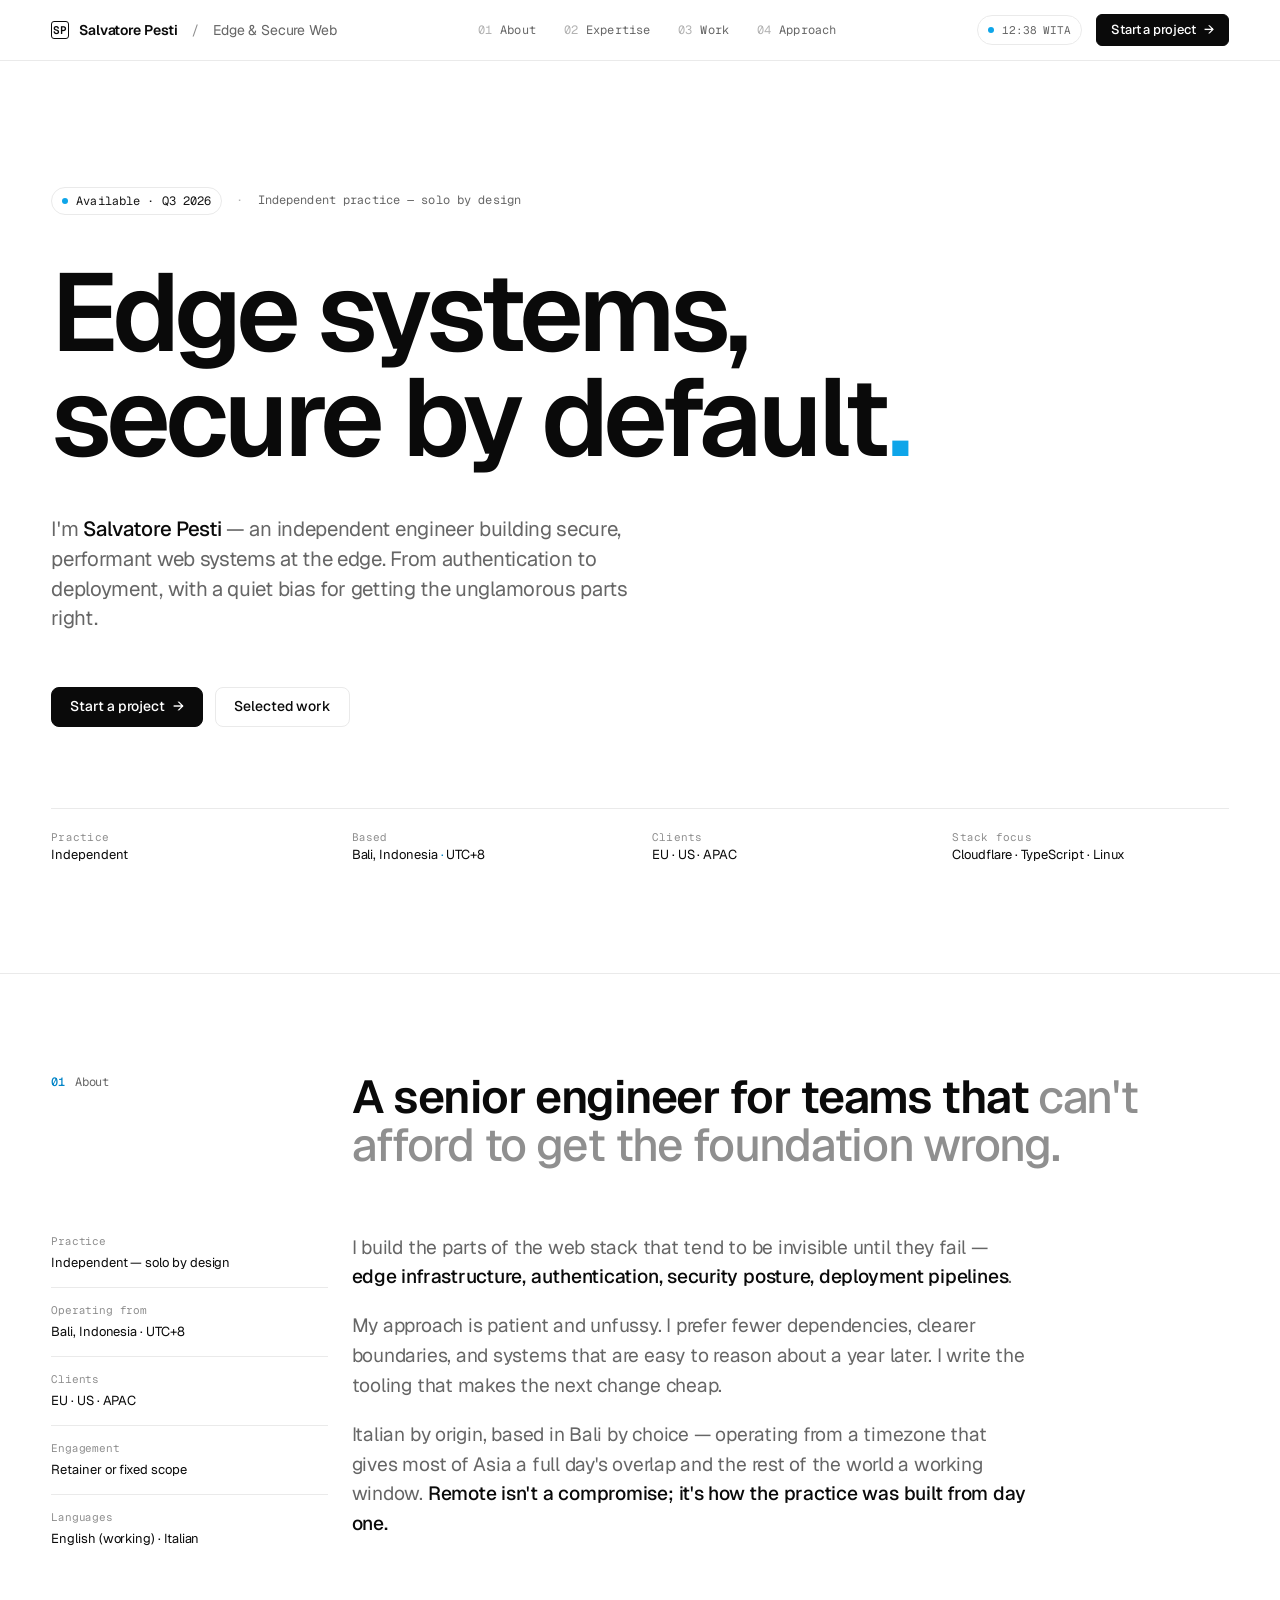
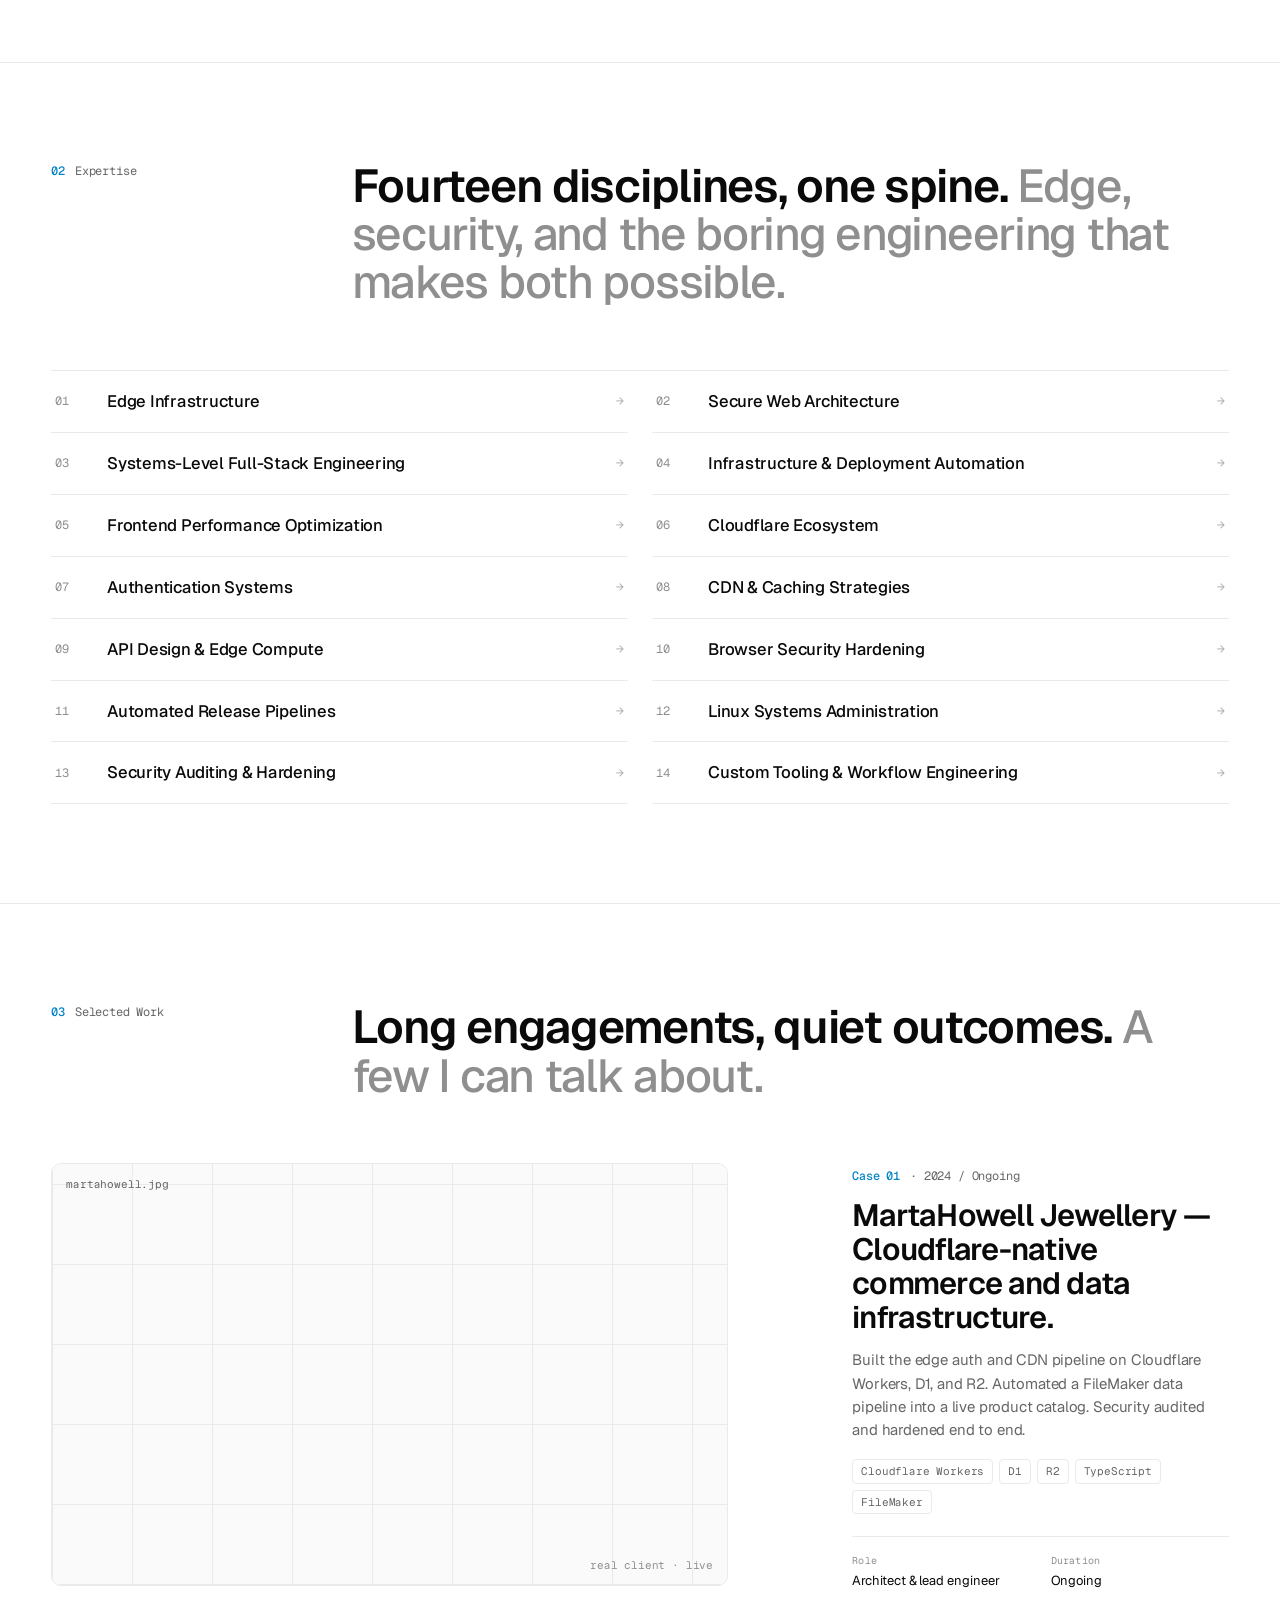
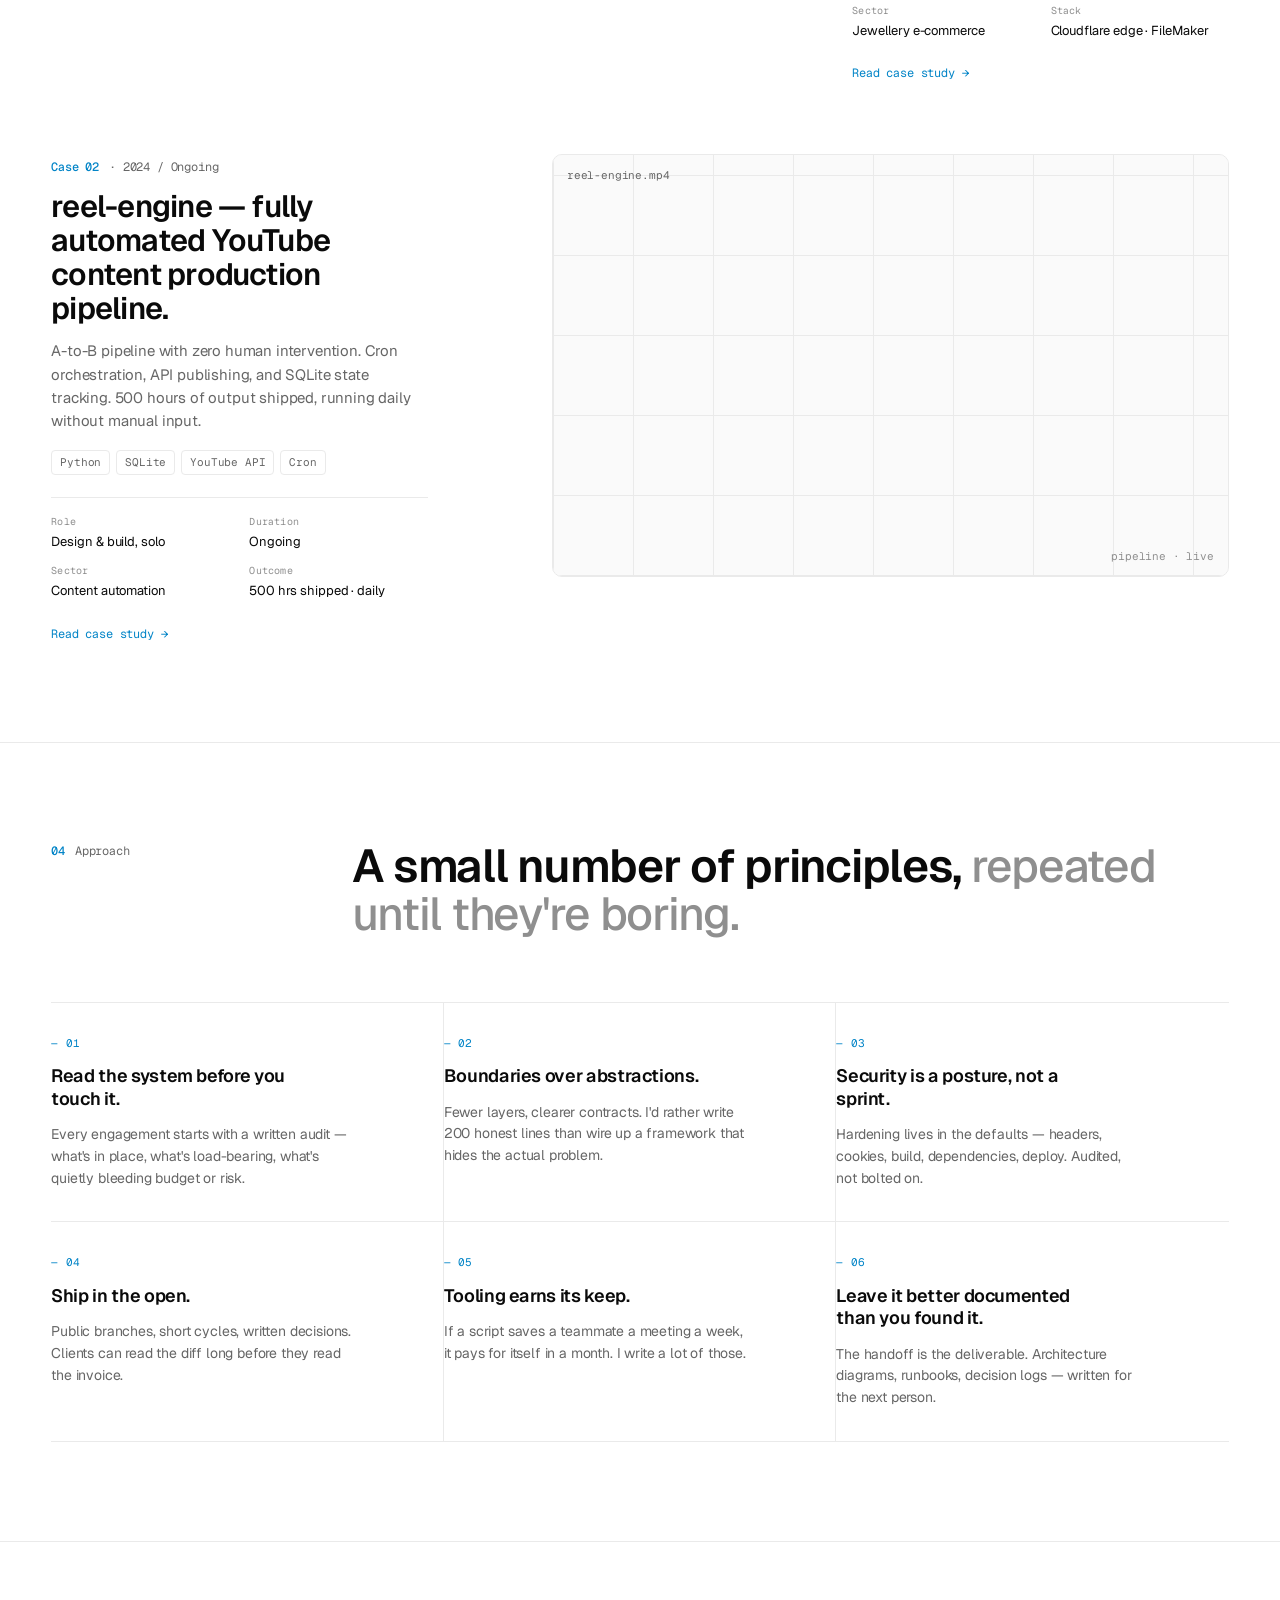
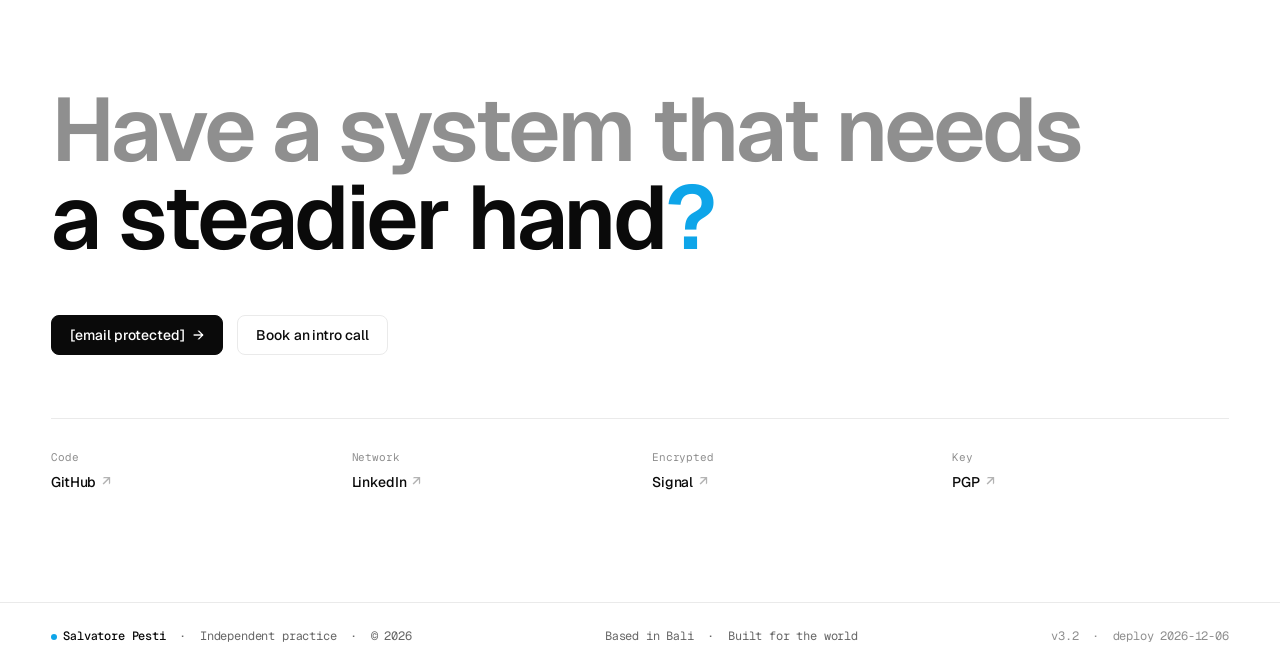
==== index.html @ b7901f90 "content: remove fictional Case 03 Co-Authored-By: Claude Sonnet 4.6 <noreply@anthropic.com>" ====
<!doctype html>
<html lang="en">
<head>
<meta charset="utf-8" />
<meta name="viewport" content="width=device-width,initial-scale=1" />
<title>Salvatore Pesti — Edge Systems &amp; Secure Web Architecture</title>
<meta name="description" content="Salvatore Pesti — independent engineer building secure, performant web systems at the edge. Based in Bali. Built for the world." />

<link rel="preconnect" href="https://fonts.googleapis.com" />
<link rel="preconnect" href="https://fonts.gstatic.com" crossorigin />
<link rel="stylesheet" href="css/fonts.css" />
<link rel="stylesheet" href="css/main.css" />
</head>
<body>

<!-- ===================== TOP RAIL ===================== -->
<header class="rail">
  <div class="wrap rail-inner">
    <a href="#top" class="mark" aria-label="Salvatore Pesti, home">
      <span class="sigil">SP</span>
      <span>Salvatore Pesti</span>
      <span class="slash">/</span>
      <span class="role">Edge &amp; Secure Web</span>
    </a>
    <nav class="rail-nav" aria-label="Primary">
      <a href="#about"><span class="n">01</span>About</a>
      <a href="#expertise"><span class="n">02</span>Expertise</a>
      <a href="#work"><span class="n">03</span>Work</a>
      <a href="#approach"><span class="n">04</span>Approach</a>
    </nav>
    <div class="rail-cta">
      <span class="status"><span class="dot"></span><span id="clock" class="tab">— : — WITA</span></span>
      <a href="#contact" class="btn">Start a project <span class="arrow">→</span></a>
    </div>
  </div>
</header>

<main id="top">

  <!-- ===================== HERO ===================== -->
  <section class="hero wrap">
    <div class="grid">

      <div class="eyebrow">
        <span class="tag"><span class="pip"></span>Available · Q3 2026</span>
        <span class="sep">·</span>
        <span>Independent practice — solo by design</span>
      </div>

      <h1 class="title">
        Edge systems,<br />
        secure by default<span class="accent">.</span>
      </h1>

      <p class="sub">
        I'm <b>Salvatore Pesti</b> — an independent engineer building secure,
        performant web systems at the edge. From authentication to deployment,
        with a quiet bias for getting the unglamorous parts right.
      </p>

      <div class="hero-cta">
        <a href="#contact" class="btn btn-lg">Start a project <span class="arrow">→</span></a>
        <a href="#work" class="btn btn-lg btn-ghost">Selected work</a>
      </div>

      <dl class="hero-meta">
        <div><dt>Practice</dt><dd>Independent</dd></div>
        <div><dt>Based</dt><dd>Bali, Indonesia <span class="accent">·</span> UTC+8</dd></div>
        <div><dt>Clients</dt><dd>EU &middot; US &middot; APAC</dd></div>
        <div><dt>Stack focus</dt><dd>Cloudflare &middot; TypeScript &middot; Linux</dd></div>
      </dl>

    </div>
  </section>

  <!-- ===================== ABOUT ===================== -->
  <section id="about" class="sect wrap">
    <div class="grid">
      <header class="sect-head">
        <div class="sect-tag"><span class="idx">01</span><span>About</span></div>
        <h2 class="sect-title">A senior engineer for teams that <span class="mute">can't afford to get the foundation wrong.</span></h2>
      </header>

      <aside class="aside">
        <div><dt>Practice</dt><dd>Independent — solo by design</dd></div>
        <div><dt>Operating from</dt><dd>Bali, Indonesia · UTC+8</dd></div>
        <div><dt>Clients</dt><dd>EU · US · APAC</dd></div>
        <div><dt>Engagement</dt><dd>Retainer or fixed scope</dd></div>
        <div><dt>Languages</dt><dd>English (working) · Italian</dd></div>
      </aside>

      <div class="body reveal">
        <p>
          I build the parts of the web stack that tend to be invisible until they
          fail — <b>edge infrastructure, authentication, security posture,
          deployment pipelines</b>.
        </p>
        <p>
          My approach is patient and unfussy. I prefer fewer dependencies, clearer
          boundaries, and systems that are easy to reason about a year later. I write
          the tooling that makes the next change cheap.
        </p>
        <p>
          Italian by origin, based in Bali by choice — operating from a timezone
          that gives most of Asia a full day's overlap and the rest of the world a
          working window. <b>Remote isn't a compromise; it's how the practice was built
          from day one.</b>
        </p>
      </div>
    </div>
  </section>

  <!-- ===================== EXPERTISE ===================== -->
  <section id="expertise" class="sect wrap">
    <div class="grid">
      <header class="sect-head">
        <div class="sect-tag"><span class="idx">02</span><span>Expertise</span></div>
        <h2 class="sect-title">Fourteen disciplines, one spine. <span class="mute">Edge, security, and the boring engineering that makes both possible.</span></h2>
      </header>

      <div class="skills">
        <div class="skill"><span class="skill-idx">01</span><span class="skill-name">Edge Infrastructure</span><span class="skill-arrow">→</span></div>
        <div class="skill"><span class="skill-idx">02</span><span class="skill-name">Secure Web Architecture</span><span class="skill-arrow">→</span></div>
        <div class="skill"><span class="skill-idx">03</span><span class="skill-name">Systems-Level Full-Stack Engineering</span><span class="skill-arrow">→</span></div>
        <div class="skill"><span class="skill-idx">04</span><span class="skill-name">Infrastructure &amp; Deployment Automation</span><span class="skill-arrow">→</span></div>
        <div class="skill"><span class="skill-idx">05</span><span class="skill-name">Frontend Performance Optimization</span><span class="skill-arrow">→</span></div>
        <div class="skill"><span class="skill-idx">06</span><span class="skill-name">Cloudflare Ecosystem</span><span class="skill-arrow">→</span></div>
        <div class="skill"><span class="skill-idx">07</span><span class="skill-name">Authentication Systems</span><span class="skill-arrow">→</span></div>
        <div class="skill"><span class="skill-idx">08</span><span class="skill-name">CDN &amp; Caching Strategies</span><span class="skill-arrow">→</span></div>
        <div class="skill"><span class="skill-idx">09</span><span class="skill-name">API Design &amp; Edge Compute</span><span class="skill-arrow">→</span></div>
        <div class="skill"><span class="skill-idx">10</span><span class="skill-name">Browser Security Hardening</span><span class="skill-arrow">→</span></div>
        <div class="skill"><span class="skill-idx">11</span><span class="skill-name">Automated Release Pipelines</span><span class="skill-arrow">→</span></div>
        <div class="skill"><span class="skill-idx">12</span><span class="skill-name">Linux Systems Administration</span><span class="skill-arrow">→</span></div>
        <div class="skill"><span class="skill-idx">13</span><span class="skill-name">Security Auditing &amp; Hardening</span><span class="skill-arrow">→</span></div>
        <div class="skill"><span class="skill-idx">14</span><span class="skill-name">Custom Tooling &amp; Workflow Engineering</span><span class="skill-arrow">→</span></div>
      </div>
    </div>
  </section>

  <!-- ===================== WORK ===================== -->
  <section id="work" class="sect wrap">
    <div class="grid">
      <header class="sect-head">
        <div class="sect-tag"><span class="idx">03</span><span>Selected Work</span></div>
        <h2 class="sect-title">Long engagements, quiet outcomes. <span class="mute">A few I can talk about.</span></h2>
      </header>

      <div class="work">

        <!-- CASE 01 -->
        <article class="case reveal">
          <div class="case-frame">
            <div class="ph"></div>
            <span class="ph-label">martahowell.jpg</span>
            <span class="ph-corner">real client · live</span>
          </div>
          <div class="case-info">
            <div class="case-num"><span class="n">Case 01</span><span>· 2024 / Ongoing</span></div>
            <h3 class="case-title">MartaHowell Jewellery — Cloudflare-native commerce and data infrastructure.</h3>
            <p class="case-desc">
              Built the edge auth and CDN pipeline on Cloudflare Workers, D1, and R2.
              Automated a FileMaker data pipeline into a live product catalog.
              Security audited and hardened end to end.
            </p>
            <div class="case-stack">
              <span class="stack-chip">Cloudflare Workers</span>
              <span class="stack-chip">D1</span>
              <span class="stack-chip">R2</span>
              <span class="stack-chip">TypeScript</span>
              <span class="stack-chip">FileMaker</span>
            </div>
            <dl class="case-meta">
              <div><dt>Role</dt><dd>Architect &amp; lead engineer</dd></div>
              <div><dt>Duration</dt><dd>Ongoing</dd></div>
              <div><dt>Sector</dt><dd>Jewellery e-commerce</dd></div>
              <div><dt>Stack</dt><dd>Cloudflare edge &middot; FileMaker</dd></div>
            </dl>
            <a href="#" class="case-link">Read case study →</a>
          </div>
        </article>

        <!-- CASE 02 -->
        <article class="case reveal">
          <div class="case-frame">
            <div class="ph"></div>
            <span class="ph-label">reel-engine.mp4</span>
            <span class="ph-corner">pipeline · live</span>
          </div>
          <div class="case-info">
            <div class="case-num"><span class="n">Case 02</span><span>· 2024 / Ongoing</span></div>
            <h3 class="case-title">reel-engine — fully automated YouTube content production pipeline.</h3>
            <p class="case-desc">
              A-to-B pipeline with zero human intervention. Cron orchestration,
              API publishing, and SQLite state tracking. 500 hours of output
              shipped, running daily without manual input.
            </p>
            <div class="case-stack">
              <span class="stack-chip">Python</span>
              <span class="stack-chip">SQLite</span>
              <span class="stack-chip">YouTube API</span>
              <span class="stack-chip">Cron</span>
            </div>
            <dl class="case-meta">
              <div><dt>Role</dt><dd>Design &amp; build, solo</dd></div>
              <div><dt>Duration</dt><dd>Ongoing</dd></div>
              <div><dt>Sector</dt><dd>Content automation</dd></div>
              <div><dt>Outcome</dt><dd>500 hrs shipped &middot; daily</dd></div>
            </dl>
            <a href="#" class="case-link">Read case study →</a>
          </div>
        </article>


      </div>
    </div>
  </section>

  <!-- ===================== APPROACH ===================== -->
  <section id="approach" class="sect wrap">
    <div class="grid">
      <header class="sect-head">
        <div class="sect-tag"><span class="idx">04</span><span>Approach</span></div>
        <h2 class="sect-title">A small number of principles, <span class="mute">repeated until they're boring.</span></h2>
      </header>

      <div class="approach">
        <article class="step">
          <span class="step-idx">— 01</span>
          <h3 class="step-h">Read the system before you touch it.</h3>
          <p class="step-p">Every engagement starts with a written audit — what's in place, what's load-bearing, what's quietly bleeding budget or risk.</p>
        </article>
        <article class="step">
          <span class="step-idx">— 02</span>
          <h3 class="step-h">Boundaries over abstractions.</h3>
          <p class="step-p">Fewer layers, clearer contracts. I'd rather write 200 honest lines than wire up a framework that hides the actual problem.</p>
        </article>
        <article class="step">
          <span class="step-idx">— 03</span>
          <h3 class="step-h">Security is a posture, not a sprint.</h3>
          <p class="step-p">Hardening lives in the defaults — headers, cookies, build, dependencies, deploy. Audited, not bolted on.</p>
        </article>
        <article class="step">
          <span class="step-idx">— 04</span>
          <h3 class="step-h">Ship in the open.</h3>
          <p class="step-p">Public branches, short cycles, written decisions. Clients can read the diff long before they read the invoice.</p>
        </article>
        <article class="step">
          <span class="step-idx">— 05</span>
          <h3 class="step-h">Tooling earns its keep.</h3>
          <p class="step-p">If a script saves a teammate a meeting a week, it pays for itself in a month. I write a lot of those.</p>
        </article>
        <article class="step">
          <span class="step-idx">— 06</span>
          <h3 class="step-h">Leave it better documented than you found it.</h3>
          <p class="step-p">The handoff is the deliverable. Architecture diagrams, runbooks, decision logs — written for the next person.</p>
        </article>
      </div>
    </div>
  </section>

  <!-- ===================== CONTACT ===================== -->
  <section id="contact" class="wrap">
    <div class="grid">

      <p class="cta-line">
        <span class="mute">Have a system that needs</span><br />
        a steadier hand<span class="accent">?</span>
      </p>

      <div class="cta-row">
        <a href="/cdn-cgi/l/email-protection#95fdf0f9f9fad5e6f4f9e3f4e1fae7f0e5f0e6e1fcbbf6faf8" class="btn btn-lg"><span class="__cf_email__" data-cfemail="7d15181111123d0e1c110b1c09120f180d180e0914531e1210">[email&#160;protected]</span> <span class="arrow">→</span></a>
        <a href="#" class="btn btn-lg btn-ghost">Book an intro call</a>
      </div>

      <dl class="cta-channels">
        <a href="#"><dt>Code</dt><dd>GitHub <span class="ext-arrow">↗</span></dd></a>
        <a href="#"><dt>Network</dt><dd>LinkedIn <span class="ext-arrow">↗</span></dd></a>
        <a href="#"><dt>Encrypted</dt><dd>Signal <span class="ext-arrow">↗</span></dd></a>
        <a href="#"><dt>Key</dt><dd>PGP <span class="ext-arrow">↗</span></dd></a>
      </dl>

    </div>
  </section>

  <footer class="wrap">
    <div class="foot">
      <span><span class="accent-dot"></span><b>Salvatore Pesti</b> &nbsp;·&nbsp; Independent practice &nbsp;·&nbsp; © 2026</span>
      <span>Based in Bali &nbsp;·&nbsp; Built for the world</span>
      <span class="ver">v3.2 &nbsp;·&nbsp; deploy <span id="deploy-date" class="tab">—</span></span>
    </div>
  </footer>

</main>

<script data-cfasync="false" src="/cdn-cgi/scripts/5c5dd728/cloudflare-static/email-decode.min.js"></script>
<script src="js/main.js"></script>

</body>
</html>
---- css/fonts.css ----
@import url('https://fonts.googleapis.com/css2?family=Geist:wght@300;400;500;600;700&family=Geist+Mono:wght@400;500&display=swap');
---- css/main.css ----
:root{
  --bg:        #ffffff;
  --ink:       #0a0a0a;
  --ink-2:     #171717;
  --mute:      #666666;
  --mute-2:    #8f8f8f;
  --mute-3:    #b3b3b3;
  --hair:      #eaeaea;
  --hair-2:    #f2f2f2;
  --tint:      #fafafa;
  --accent:    #0ea5e9;
  --accent-ink:#0284c7;

  --f-sans: "Geist", ui-sans-serif, sans-serif;
  --f-mono: "Geist Mono", ui-monospace, monospace;

  --pad-x: clamp(20px, 4vw, 56px);
}

*{box-sizing:border-box;margin:0;padding:0}
html,body{background:var(--bg);color:var(--ink)}
html{scroll-behavior:smooth}
body{
  font-family:var(--f-sans);
  font-weight:400;
  font-size:15px;
  line-height:1.5;
  letter-spacing:-0.011em;
  -webkit-font-smoothing:antialiased;
  text-rendering:optimizeLegibility;
  font-feature-settings:"ss01" on, "cv11" on;
  overflow-x:hidden;
}
::selection{background:var(--ink); color:#fff}

a{color:inherit; text-decoration:none}

.wrap{padding-left:var(--pad-x); padding-right:var(--pad-x)}
.grid{
  display:grid;
  grid-template-columns:repeat(12, minmax(0,1fr));
  column-gap:24px;
}

/* ============== TOP RAIL ============== */
.rail{
  position:sticky; top:0; z-index:60;
  background:color-mix(in srgb, var(--bg) 88%, transparent);
  backdrop-filter:saturate(180%) blur(10px);
  -webkit-backdrop-filter:saturate(180%) blur(10px);
  border-bottom:1px solid var(--hair);
}
.rail-inner{
  display:flex; align-items:center; justify-content:space-between;
  height:60px;
}
.mark{
  display:inline-flex; align-items:center; gap:10px;
  font-weight:600;
  font-size:14px;
  letter-spacing:-0.01em;
  color:var(--ink);
}
.mark .sigil{
  width:18px; height:18px;
  display:inline-flex; align-items:center; justify-content:center;
  font-family:var(--f-mono);
  font-size:11px;
  font-weight:600;
  border:1px solid var(--ink);
  border-radius:3px;
}
.mark .slash{color:var(--mute-2); font-weight:400; margin:0 4px}
.mark .role{font-weight:400; color:var(--mute)}

.rail-nav{
  display:flex; gap:0;
  font-family:var(--f-mono);
  font-size:12px;
  color:var(--mute);
  letter-spacing:0.01em;
}
.rail-nav a{
  padding:8px 14px;
  border-radius:6px;
  transition:background .15s ease, color .15s ease;
}
.rail-nav a:hover{background:var(--tint); color:var(--ink)}
.rail-nav a .n{color:var(--mute-3); margin-right:8px}

.rail-cta{
  display:flex; align-items:center; gap:14px;
}
.status{
  display:inline-flex; align-items:center; gap:8px;
  font-family:var(--f-mono);
  font-size:11px;
  color:var(--mute);
  padding:6px 10px;
  border:1px solid var(--hair);
  border-radius:999px;
}
.status .dot{
  width:6px; height:6px; border-radius:999px;
  background:var(--accent);
  box-shadow:0 0 0 0 color-mix(in srgb, var(--accent) 50%, transparent);
  animation:pulse 2.4s ease-out infinite;
}
@keyframes pulse{
  0%{box-shadow:0 0 0 0 color-mix(in srgb, var(--accent) 60%, transparent)}
  70%{box-shadow:0 0 0 7px color-mix(in srgb, var(--accent) 0%, transparent)}
  100%{box-shadow:0 0 0 0 color-mix(in srgb, var(--accent) 0%, transparent)}
}

.btn{
  display:inline-flex; align-items:center; gap:8px;
  height:32px;
  padding:0 14px;
  font-family:var(--f-sans);
  font-size:13px;
  font-weight:500;
  letter-spacing:-0.005em;
  border:1px solid var(--ink);
  background:var(--ink);
  color:#fff;
  border-radius:6px;
  transition:background .15s ease, color .15s ease, border-color .15s ease;
}
.btn:hover{background:#222; border-color:#222}
.btn-ghost{
  background:transparent;
  color:var(--ink);
  border-color:var(--hair);
}
.btn-ghost:hover{border-color:var(--ink); background:transparent}

@media (max-width:880px){
  .rail-nav{display:none}
  .rail-cta .status{display:none}
}

/* ============== HERO ============== */
.hero{
  padding-top: clamp(100px, 14vh, 180px);
  padding-bottom: clamp(80px, 12vh, 160px);
}
.eyebrow{
  grid-column: 1 / -1;
  font-family:var(--f-mono);
  font-size:12px;
  color:var(--mute);
  letter-spacing:0.01em;
  display:flex; gap:14px; align-items:baseline;
  margin-bottom: clamp(32px, 5vh, 56px);
}
.eyebrow .tag{
  display:inline-flex; align-items:center; gap:8px;
  padding:4px 10px;
  border:1px solid var(--hair);
  border-radius:999px;
  color:var(--ink-2);
}
.eyebrow .tag .pip{
  width:6px; height:6px; border-radius:999px;
  background:var(--accent);
}
.eyebrow .sep{color:var(--mute-3)}

h1.title{
  grid-column: 1 / span 11;
  font-weight:600;
  font-size: clamp(48px, 8.6vw, 144px);
  line-height:0.95;
  letter-spacing:-0.045em;
  color:var(--ink);
}
h1.title .accent{color:var(--accent)}

.sub{
  grid-column: 1 / span 7;
  margin-top: clamp(32px, 5vh, 56px);
  font-size: clamp(18px, 1.6vw, 22px);
  line-height:1.45;
  letter-spacing:-0.015em;
  color:var(--mute);
  max-width: 44ch;
}
.sub b{color:var(--ink); font-weight:500}

.hero-cta{
  grid-column: 1 / -1;
  margin-top: clamp(36px, 6vh, 56px);
  display:flex; gap:12px; flex-wrap:wrap; align-items:center;
}
.btn-lg{height:40px; padding:0 18px; font-size:14px; border-radius:8px}
.arrow{
  display:inline-block;
  transition:transform .15s ease;
}
.btn:hover .arrow{transform:translateX(2px)}

.hero-meta{
  grid-column: 1 / -1;
  margin-top: clamp(56px, 9vh, 88px);
  padding-top:20px;
  border-top:1px solid var(--hair);
  display:grid;
  grid-template-columns:repeat(4, minmax(0,1fr));
  gap:24px;
  font-family:var(--f-mono);
  font-size:12px;
  color:var(--mute);
}
.hero-meta dl div{display:flex; flex-direction:column; gap:6px}
.hero-meta dt{color:var(--mute-2); font-size:11px; letter-spacing:0.02em}
.hero-meta dd{
  color:var(--ink);
  font-family:var(--f-sans);
  font-size:13px;
  letter-spacing:-0.005em;
}
.hero-meta .accent{color:var(--accent-ink)}
@media (max-width:760px){
  .hero-meta{grid-template-columns:repeat(2, minmax(0,1fr))}
}

/* ============== SECTIONS ============== */
.sect{
  padding-top: clamp(72px, 11vh, 128px);
  padding-bottom: clamp(72px, 11vh, 128px);
  border-top:1px solid var(--hair);
}
.sect-head{
  grid-column: 1 / -1;
  display:grid;
  grid-template-columns:repeat(12, minmax(0,1fr));
  column-gap:24px;
  margin-bottom: clamp(48px, 7vh, 80px);
}
.sect-tag{
  grid-column: 1 / span 3;
  font-family:var(--f-mono);
  font-size:12px;
  color:var(--mute);
  display:flex; gap:10px; align-items:baseline;
}
.sect-tag .idx{color:var(--accent-ink); font-weight:500}
.sect-title{
  grid-column: 4 / -1;
  font-weight:600;
  font-size: clamp(28px, 3.6vw, 52px);
  line-height:1.05;
  letter-spacing:-0.028em;
  color:var(--ink);
  max-width: 26ch;
}
.sect-title .mute{color:var(--mute-2); font-weight:500}
@media (max-width:820px){
  .sect-tag, .sect-title{grid-column:1/-1}
  .sect-tag{margin-bottom:14px}
}

/* ============== ABOUT ============== */
#about .body{
  grid-column: 4 / span 7;
  font-size: clamp(17px, 1.5vw, 20px);
  line-height:1.55;
  letter-spacing:-0.012em;
  color:var(--mute);
  max-width: 56ch;
}
#about .body p + p{margin-top:1em}
#about .body b{color:var(--ink); font-weight:500}
#about .aside{
  grid-column: 1 / span 3;
  font-family:var(--f-mono);
  font-size:12px;
  color:var(--mute);
  display:flex; flex-direction:column;
}
#about .aside div{
  padding:14px 0;
  border-top:1px solid var(--hair);
  display:flex; flex-direction:column; gap:4px;
}
#about .aside div:first-child{border-top:0; padding-top:0}
#about .aside dt{color:var(--mute-2); font-size:11px}
#about .aside dd{
  color:var(--ink);
  font-family:var(--f-sans);
  font-size:13px;
  letter-spacing:-0.005em;
}
@media (max-width:820px){
  #about .body, #about .aside{grid-column:1/-1}
  #about .aside{margin-top:40px}
}

/* ============== EXPERTISE ============== */
.skills{
  grid-column: 1 / -1;
  display:grid;
  grid-template-columns:repeat(2, minmax(0,1fr));
  column-gap:24px;
  border-top:1px solid var(--hair);
}
.skill{
  display:grid;
  grid-template-columns: 36px 1fr 16px;
  align-items:center;
  gap:16px;
  padding:18px 4px;
  border-bottom:1px solid var(--hair);
  transition:padding-left .15s ease;
}
.skill:hover{padding-left:10px}
.skill:hover .skill-name{color:var(--accent-ink)}
.skill:hover .skill-arrow{color:var(--accent-ink); transform:translateX(2px)}
.skill-idx{
  font-family:var(--f-mono);
  font-size:12px;
  color:var(--mute-2);
}
.skill-name{
  font-size: clamp(16px, 1.3vw, 18px);
  font-weight:500;
  letter-spacing:-0.015em;
  color:var(--ink);
  transition:color .15s ease;
}
.skill-arrow{
  font-family:var(--f-mono);
  font-size:13px;
  color:var(--mute-3);
  transition:color .15s ease, transform .15s ease;
  text-align:right;
}
@media (max-width:760px){
  .skills{grid-template-columns:1fr}
}

/* ============== WORK ============== */
.work{
  grid-column: 1 / -1;
  display:flex; flex-direction:column;
  gap: clamp(56px, 8vh, 96px);
}
.case{
  display:grid;
  grid-template-columns:repeat(12, minmax(0,1fr));
  column-gap:24px;
  row-gap:24px;
  align-items:start;
}
.case-frame{
  grid-column: 1 / span 7;
  grid-row: 1;
  position:relative;
  aspect-ratio: 16/10;
  border:1px solid var(--hair);
  border-radius:10px;
  background:var(--tint);
  overflow:hidden;
}
.case:nth-child(even) .case-frame{grid-column: 6 / -1; grid-row: 1}
.case:nth-child(even) .case-info{grid-column: 1 / span 4; grid-row: 1}
.case-info{
  grid-column: 9 / -1;
  grid-row: 1;
  display:flex; flex-direction:column; gap:14px;
  padding-top:4px;
}
.case-num{
  font-family:var(--f-mono);
  font-size:12px;
  color:var(--mute);
  display:flex; gap:10px; align-items:baseline;
}
.case-num .n{color:var(--accent-ink); font-weight:500}
.case-title{
  font-weight:600;
  font-size: clamp(24px, 2.4vw, 34px);
  line-height:1.1;
  letter-spacing:-0.025em;
  color:var(--ink);
}
.case-desc{
  font-size:15px;
  line-height:1.55;
  color:var(--mute);
  max-width:42ch;
}
.case-stack{
  display:flex; flex-wrap:wrap; gap:6px;
  margin-top:4px;
}
.stack-chip{
  font-family:var(--f-mono);
  font-size:11px;
  color:var(--mute);
  padding:3px 8px;
  border:1px solid var(--hair);
  border-radius:4px;
  background:var(--bg);
}
.case-meta{
  margin-top:8px;
  padding-top:16px;
  border-top:1px solid var(--hair);
  display:grid;
  grid-template-columns:1fr 1fr;
  gap:12px 20px;
  font-family:var(--f-mono);
  font-size:11px;
  color:var(--mute);
}
.case-meta dt{color:var(--mute-2); margin-bottom:3px; font-size:10px; letter-spacing:0.02em}
.case-meta dd{
  color:var(--ink);
  font-family:var(--f-sans);
  font-size:13px;
  letter-spacing:-0.005em;
}
.case-link{
  margin-top:10px;
  font-family:var(--f-mono);
  font-size:12px;
  color:var(--accent-ink);
  display:inline-flex; gap:6px; align-items:center;
}
.case-link:hover{color:var(--ink)}

.ph{
  position:absolute; inset:0;
  background:
    repeating-linear-gradient(
      90deg,
      var(--hair) 0 1px,
      transparent 1px 80px
    ),
    repeating-linear-gradient(
      0deg,
      var(--hair) 0 1px,
      transparent 1px 80px
    ),
    var(--tint);
}
.ph-label{
  position:absolute; left:14px; top:12px;
  font-family:var(--f-mono);
  font-size:11px;
  color:var(--mute);
}
.ph-corner{
  position:absolute; right:14px; bottom:12px;
  font-family:var(--f-mono);
  font-size:11px;
  color:var(--mute-2);
}

@media (max-width:880px){
  .case-frame, .case-info,
  .case:nth-child(even) .case-frame, .case:nth-child(even) .case-info{
    grid-column:1/-1;
    grid-row:auto;
  }
}

/* ============== APPROACH ============== */
.approach{
  grid-column: 1 / -1;
  display:grid;
  grid-template-columns:repeat(3, minmax(0,1fr));
  border-top:1px solid var(--hair);
}
.step{
  padding:32px 24px 32px 0;
  border-bottom:1px solid var(--hair);
  display:flex; flex-direction:column; gap:14px;
  position:relative;
}
.step:not(:nth-child(3n)){
  padding-right:24px;
  border-right:1px solid var(--hair);
}
.step:nth-child(n+4){padding-top:32px}
.step-idx{
  font-family:var(--f-mono);
  font-size:11px;
  color:var(--accent-ink);
  letter-spacing:0.02em;
}
.step-h{
  font-weight:600;
  font-size:18px;
  line-height:1.25;
  letter-spacing:-0.02em;
  color:var(--ink);
  max-width:22ch;
}
.step-p{
  font-size:14px;
  line-height:1.55;
  color:var(--mute);
  max-width:34ch;
}
@media (max-width:880px){
  .approach{grid-template-columns:repeat(2, minmax(0,1fr))}
  .step:not(:nth-child(3n)){border-right:none}
  .step:nth-child(odd){border-right:1px solid var(--hair) !important}
}
@media (max-width:560px){
  .approach{grid-template-columns:1fr}
  .step, .step:nth-child(odd){border-right:none !important}
}

/* ============== CONTACT ============== */
#contact{
  padding-top: clamp(100px, 16vh, 180px);
  padding-bottom: clamp(72px, 11vh, 120px);
  border-top:1px solid var(--hair);
}
.cta-line{
  grid-column: 1 / -1;
  font-weight:600;
  font-size: clamp(40px, 7vw, 112px);
  line-height:0.98;
  letter-spacing:-0.035em;
  color:var(--ink);
  max-width:18ch;
}
.cta-line .accent{color:var(--accent)}
.cta-line .mute{color:var(--mute-2)}
.cta-row{
  grid-column: 1 / -1;
  margin-top: clamp(40px, 6vh, 64px);
  display:flex; gap:14px; flex-wrap:wrap; align-items:center;
}
.cta-channels{
  grid-column: 1 / -1;
  margin-top: clamp(48px, 7vh, 72px);
  padding-top:20px;
  border-top:1px solid var(--hair);
  display:grid;
  grid-template-columns:repeat(4, minmax(0,1fr));
  gap:24px;
  font-family:var(--f-mono);
  font-size:12px;
}
.cta-channels a{
  display:flex; flex-direction:column; gap:6px;
  padding:10px 0;
}
.cta-channels a dt{color:var(--mute-2); font-size:11px}
.cta-channels a dd{
  color:var(--ink);
  font-family:var(--f-sans);
  font-size:14px;
  font-weight:500;
  letter-spacing:-0.01em;
  display:inline-flex; align-items:center; gap:6px;
}
.cta-channels a:hover dd{color:var(--accent-ink)}
.ext-arrow{color:var(--mute-3)}
@media (max-width:760px){
  .cta-channels{grid-template-columns:repeat(2, minmax(0,1fr))}
}

/* ============== FOOTER ============== */
footer{
  border-top:1px solid var(--hair);
  padding-top:24px; padding-bottom:24px;
  font-family:var(--f-mono);
  font-size:12px;
  color:var(--mute);
}
.foot{
  display:flex; align-items:center; justify-content:space-between; gap:20px; flex-wrap:wrap;
}
.foot b{color:var(--ink); font-weight:500}
.foot .ver{color:var(--mute-2)}
.foot .accent-dot{
  display:inline-block; width:6px; height:6px; border-radius:999px;
  background:var(--accent); vertical-align:middle; margin-right:6px;
}

/* ============== REVEAL ============== */
.reveal{opacity:0; transform:translateY(8px); transition:opacity .7s ease, transform .7s ease}
.reveal.in{opacity:1; transform:none}

.tab{font-variant-numeric:tabular-nums}
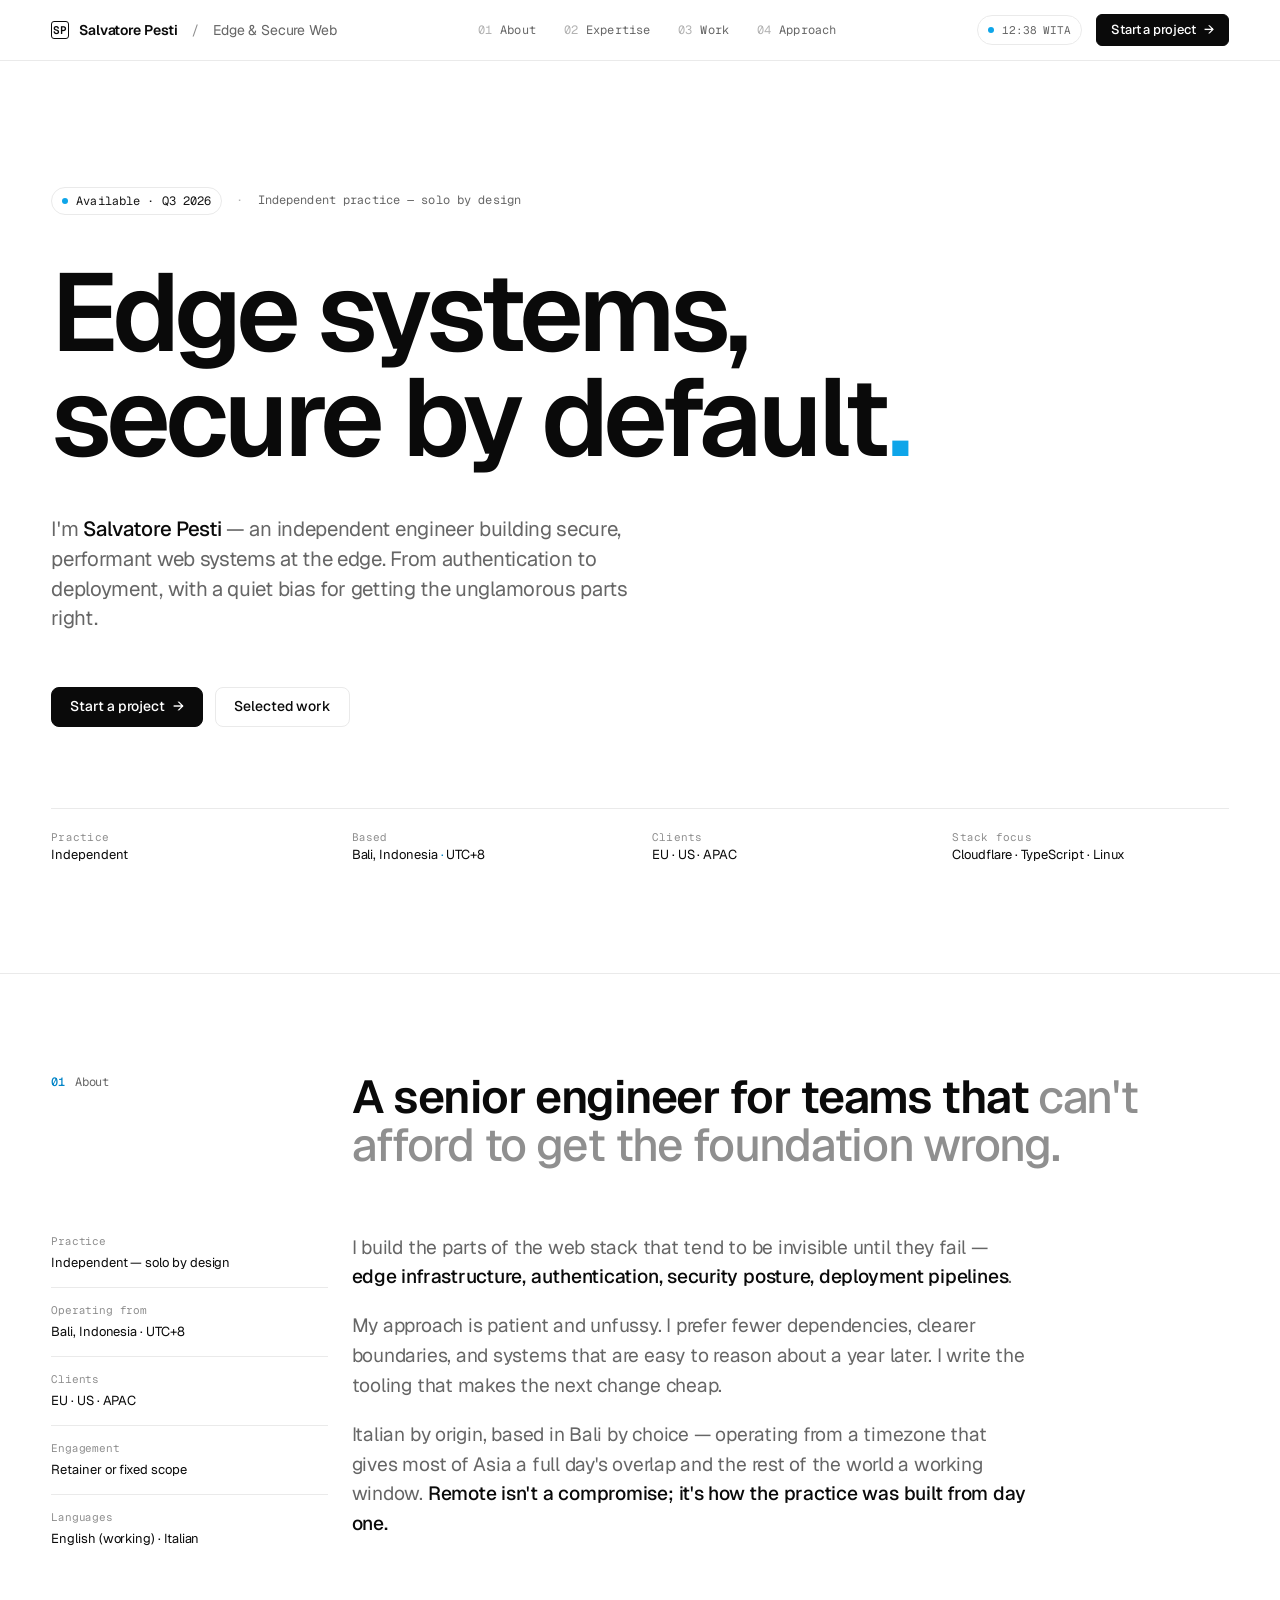
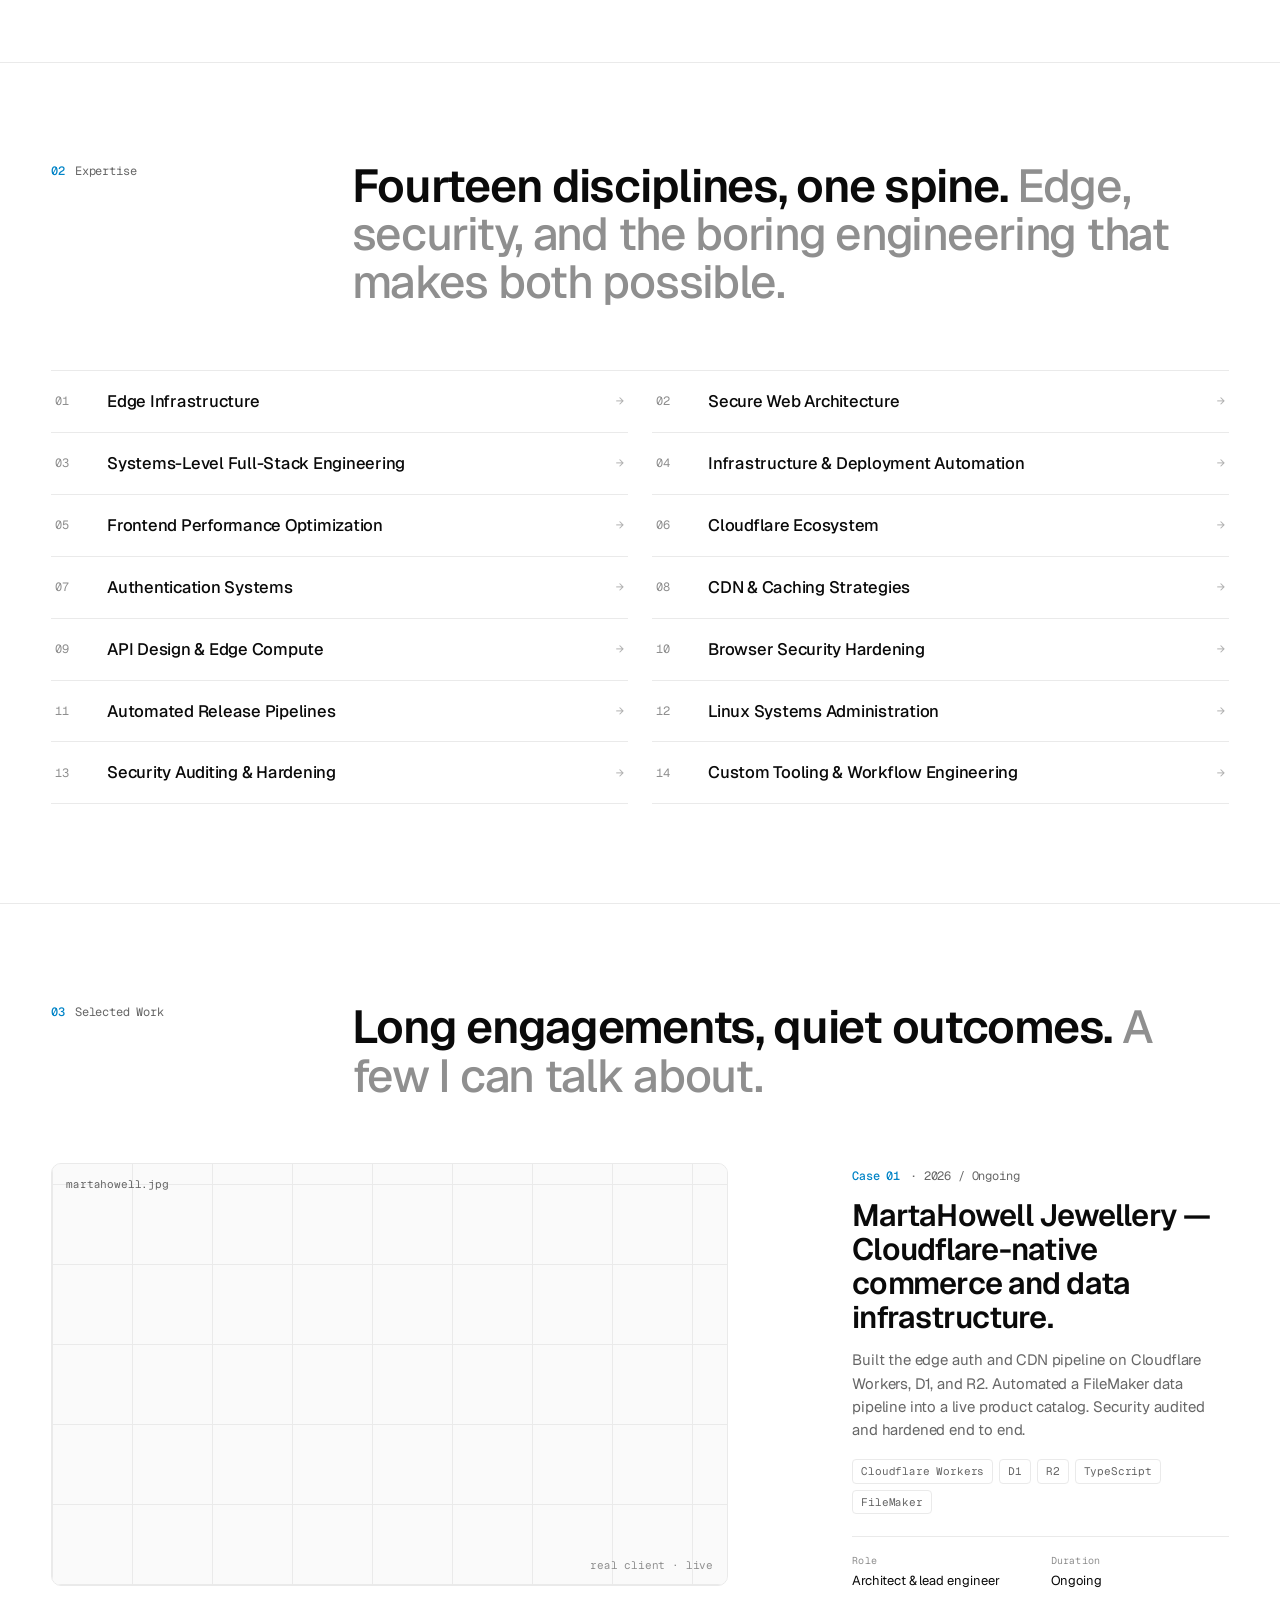
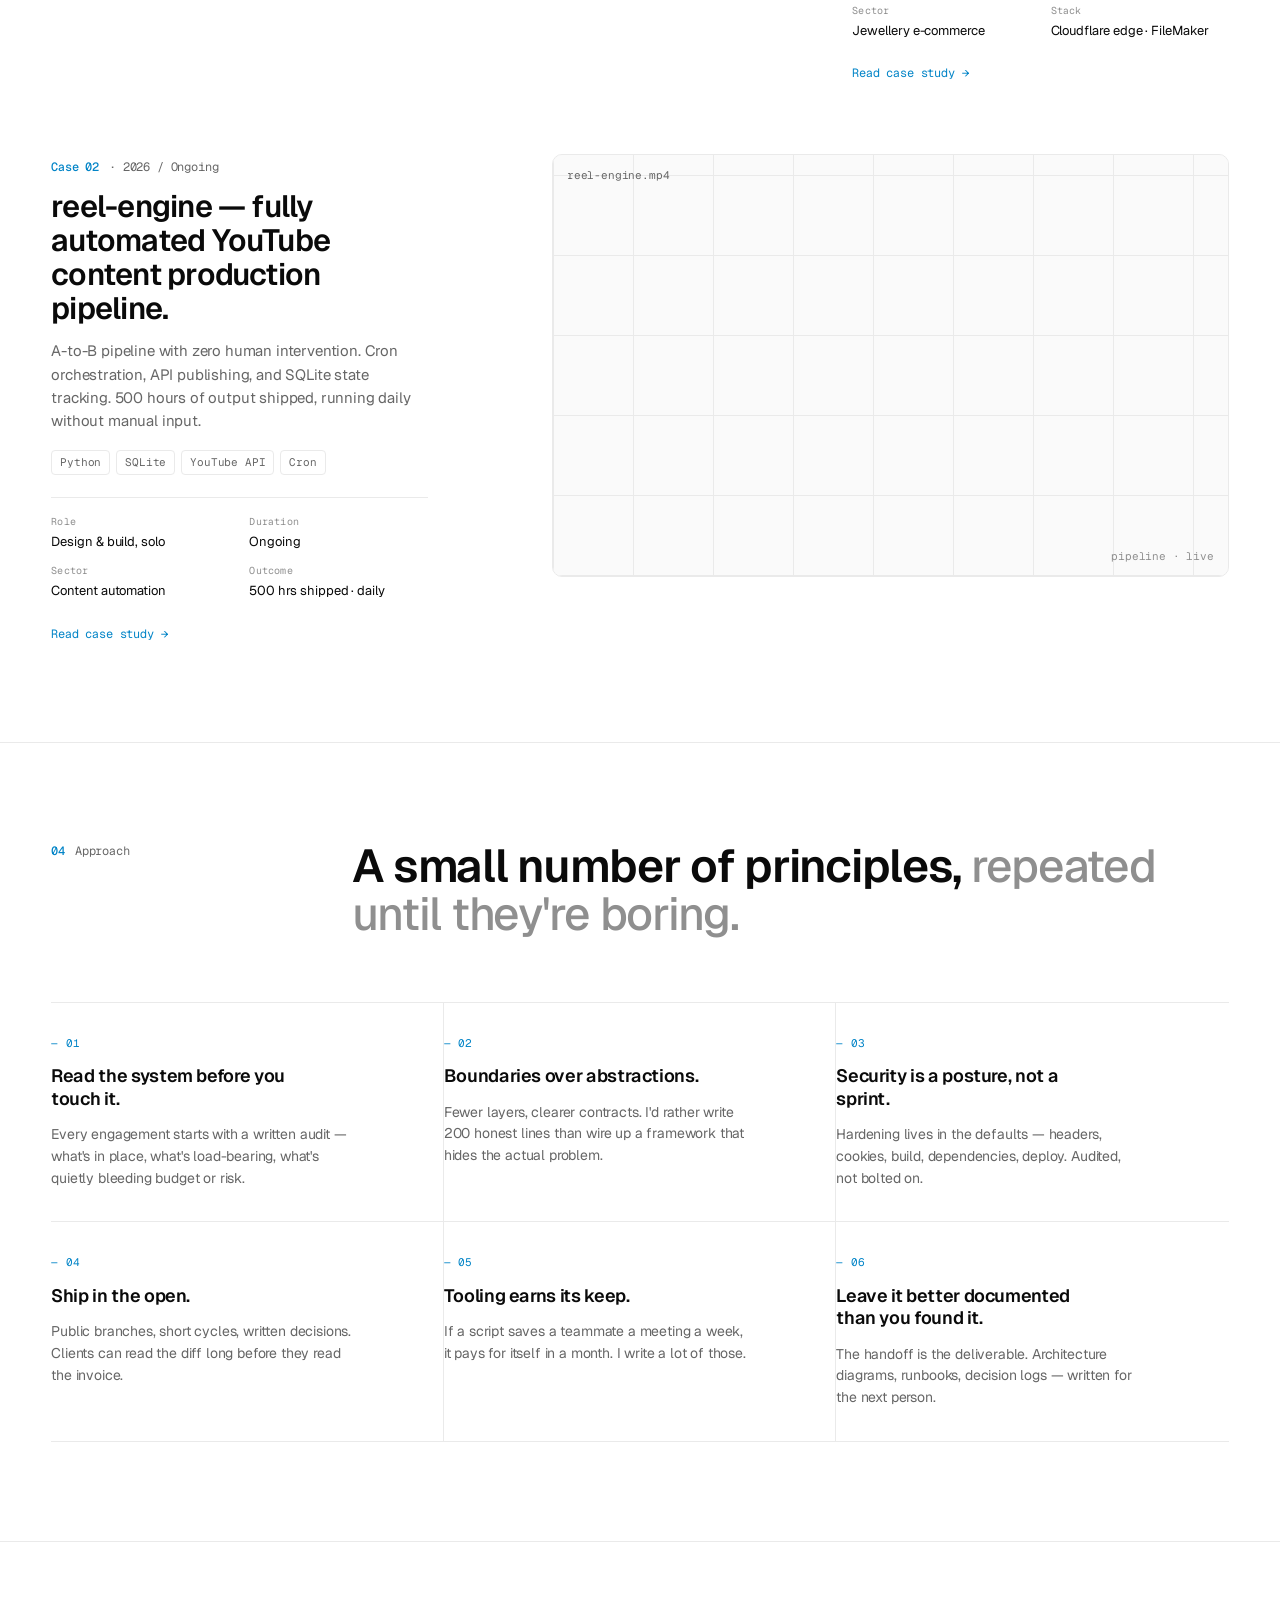
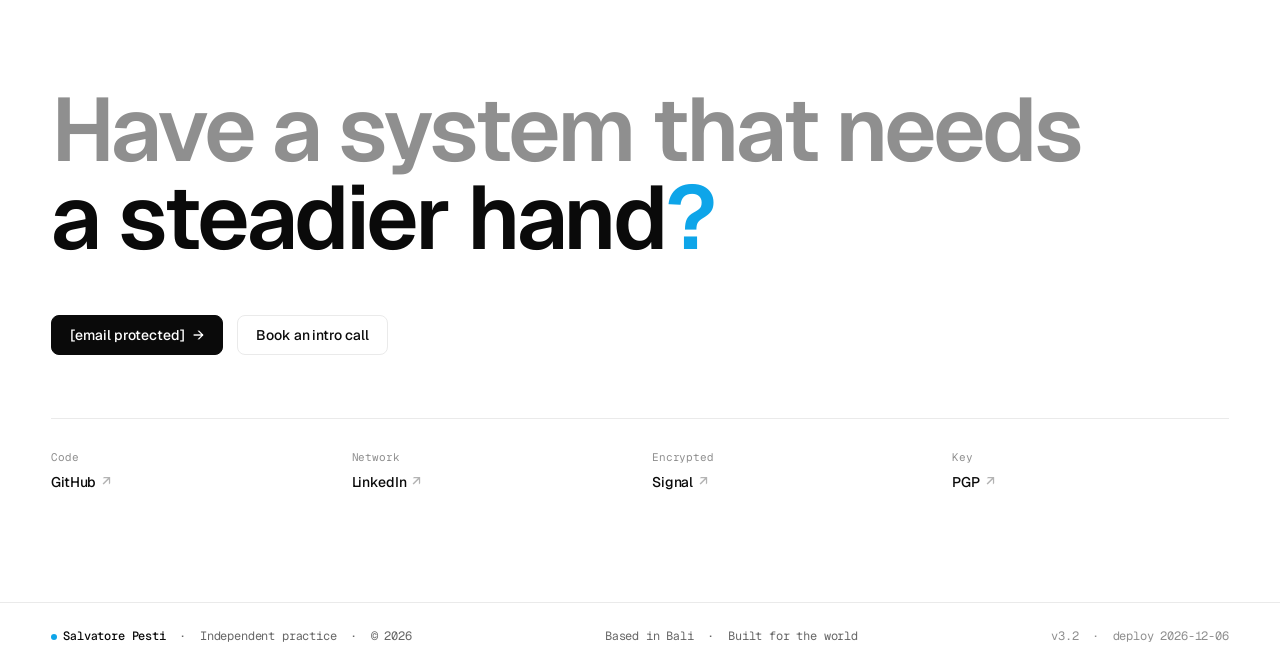
==== commit 753b5d5c: "content: update case study dates to 2026 Co-Authored-By: Claude Sonnet 4.6 <noreply@anthropic.com>" ====
--- a/index.html
+++ b/index.html
@@ -155,7 +155,7 @@
             <span class="ph-corner">real client · live</span>
           </div>
           <div class="case-info">
-            <div class="case-num"><span class="n">Case 01</span><span>· 2024 / Ongoing</span></div>
+            <div class="case-num"><span class="n">Case 01</span><span>· 2026 / Ongoing</span></div>
             <h3 class="case-title">MartaHowell Jewellery — Cloudflare-native commerce and data infrastructure.</h3>
             <p class="case-desc">
               Built the edge auth and CDN pipeline on Cloudflare Workers, D1, and R2.
@@ -187,7 +187,7 @@
             <span class="ph-corner">pipeline · live</span>
           </div>
           <div class="case-info">
-            <div class="case-num"><span class="n">Case 02</span><span>· 2024 / Ongoing</span></div>
+            <div class="case-num"><span class="n">Case 02</span><span>· 2026 / Ongoing</span></div>
             <h3 class="case-title">reel-engine — fully automated YouTube content production pipeline.</h3>
             <p class="case-desc">
               A-to-B pipeline with zero human intervention. Cron orchestration,
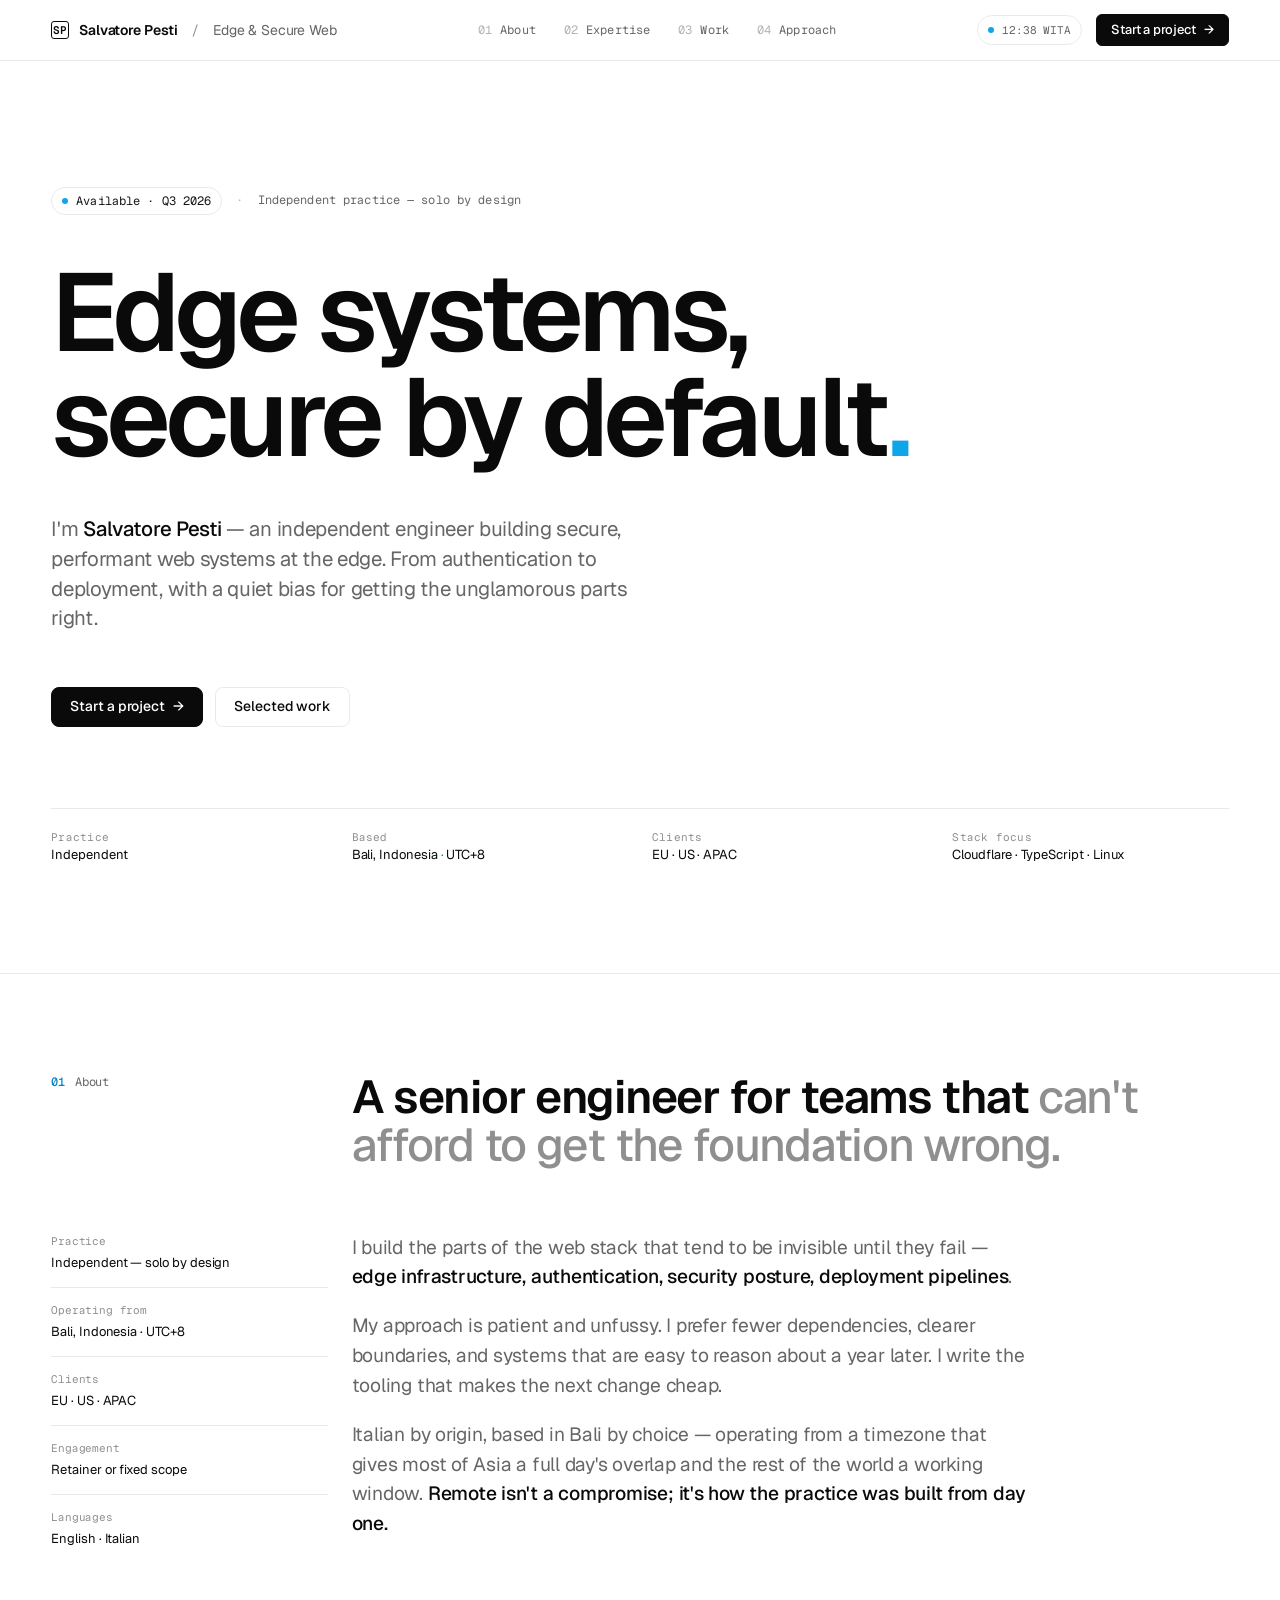
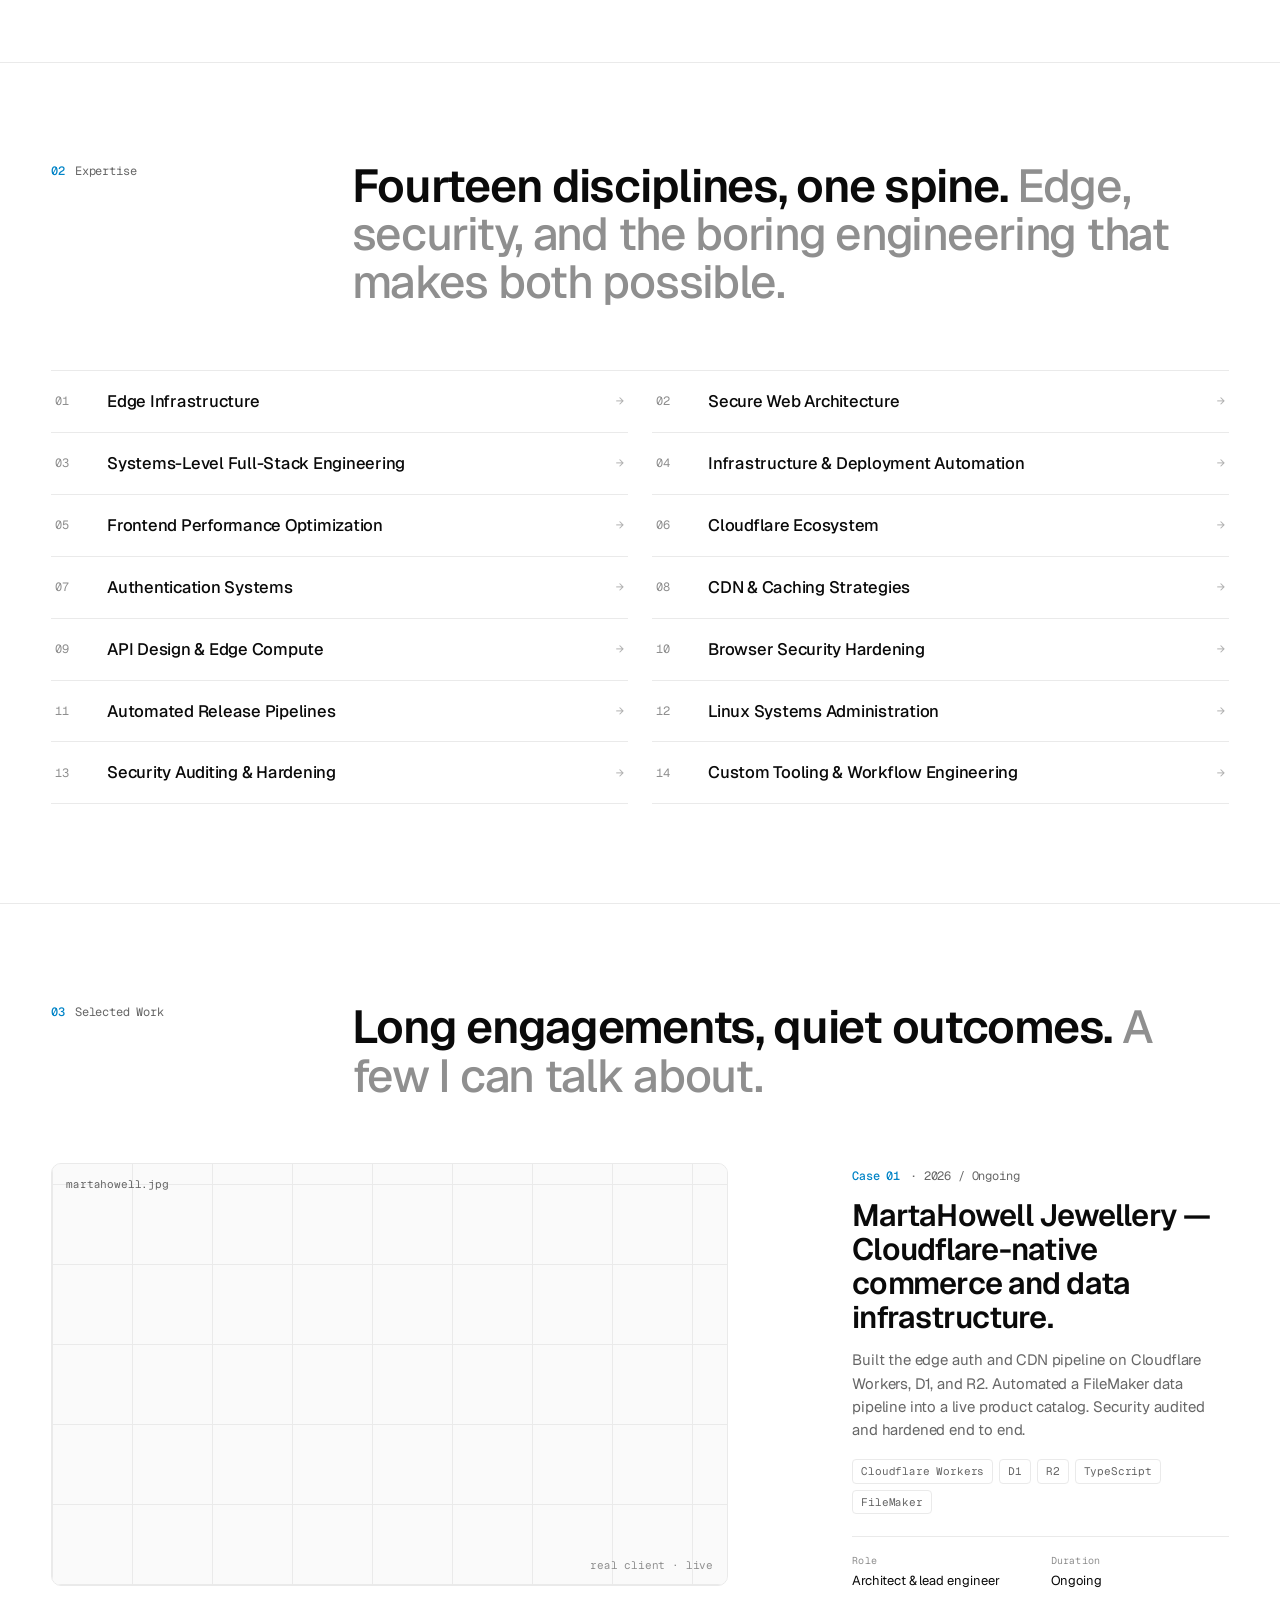
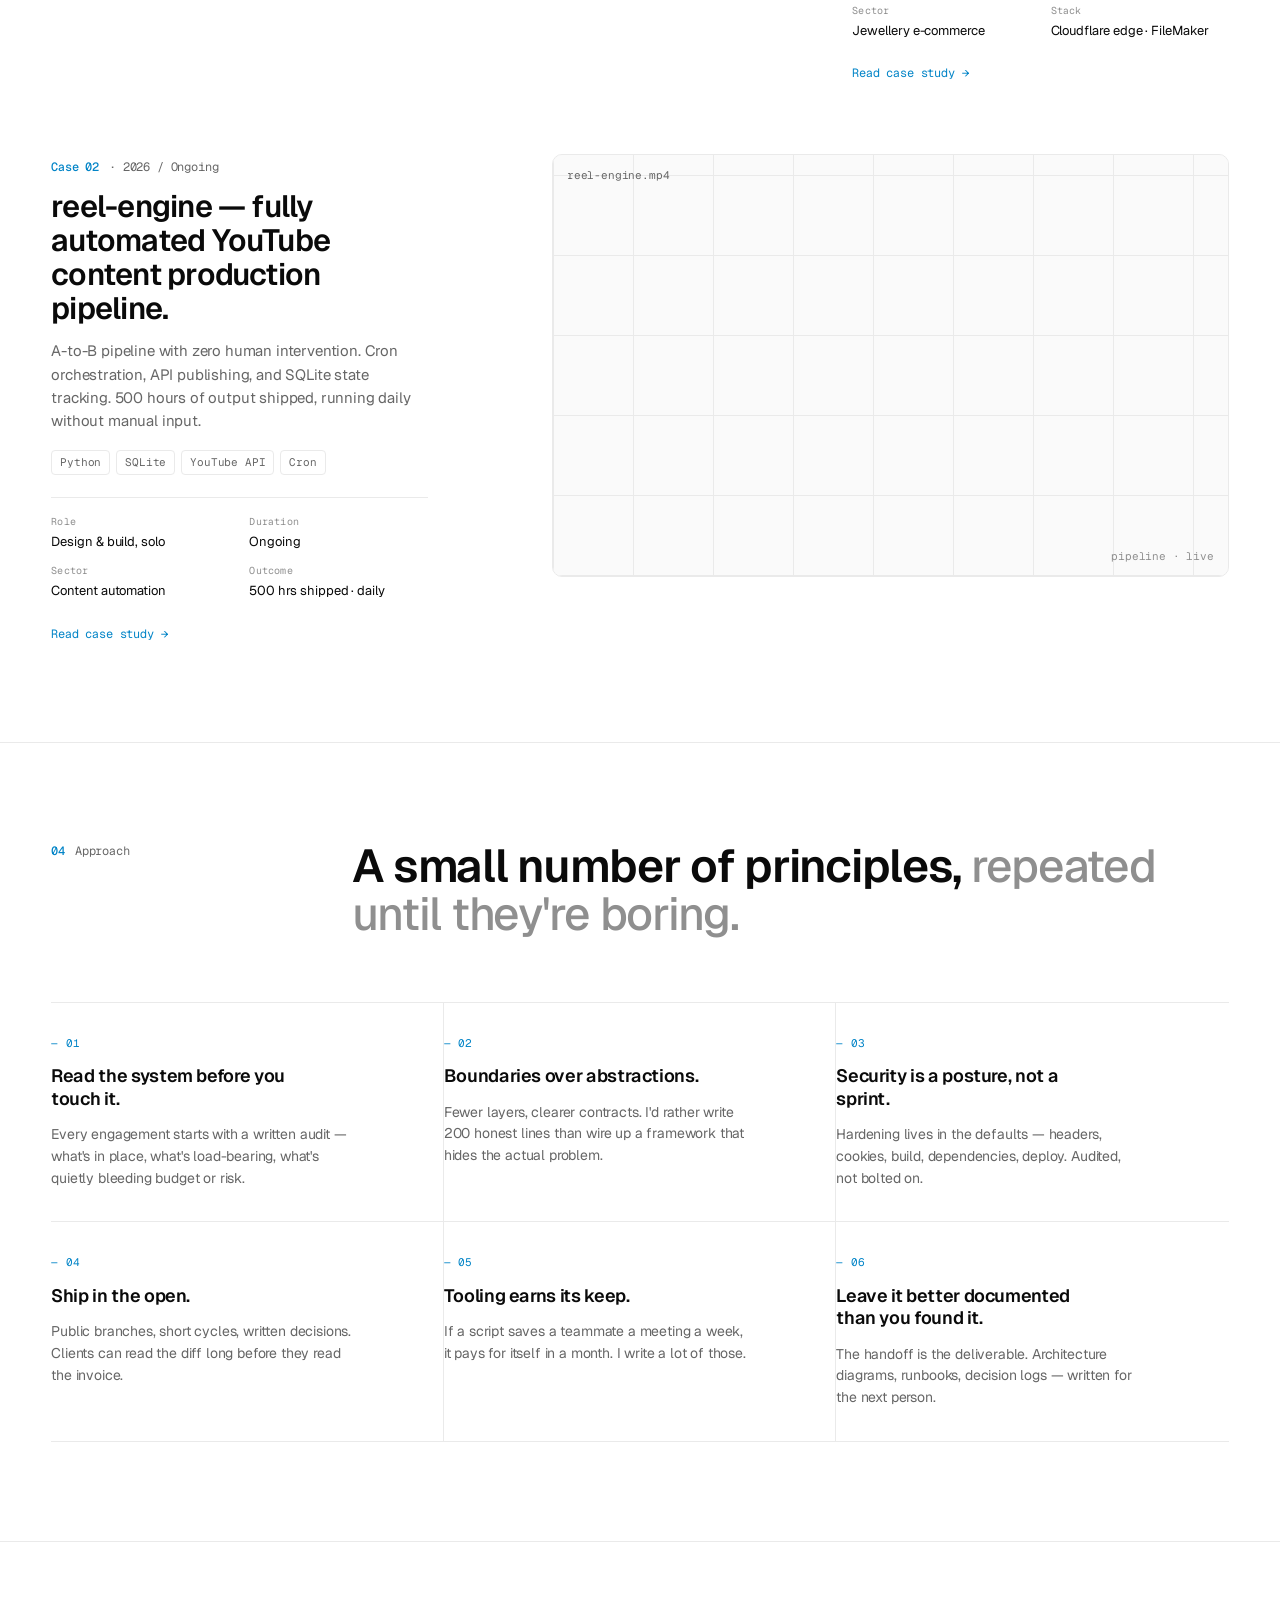
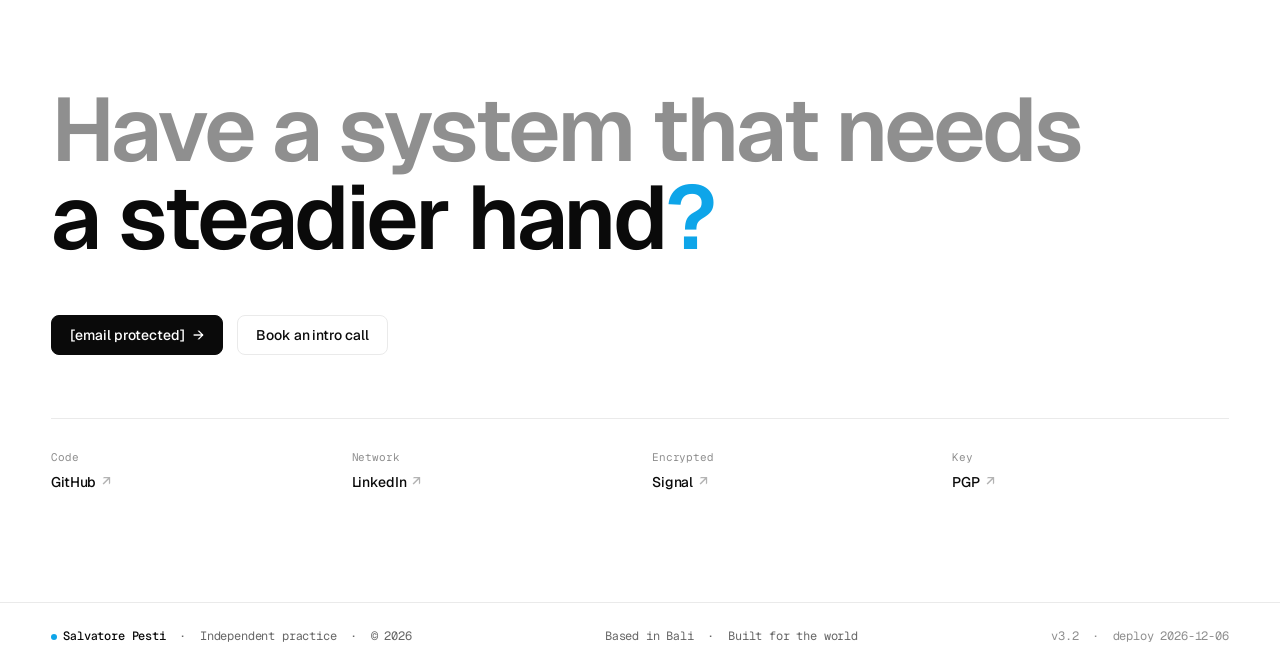
==== commit 5d985fa0: "fix: replace generic validator rules with project-specific ones Removes 4 universal fallback rules d" ====
--- a/index.html
+++ b/index.html
@@ -86,7 +86,7 @@
         <div><dt>Operating from</dt><dd>Bali, Indonesia · UTC+8</dd></div>
         <div><dt>Clients</dt><dd>EU · US · APAC</dd></div>
         <div><dt>Engagement</dt><dd>Retainer or fixed scope</dd></div>
-        <div><dt>Languages</dt><dd>English (working) · Italian</dd></div>
+        <div><dt>Languages</dt><dd>English · Italian</dd></div>
       </aside>
 
       <div class="body reveal">
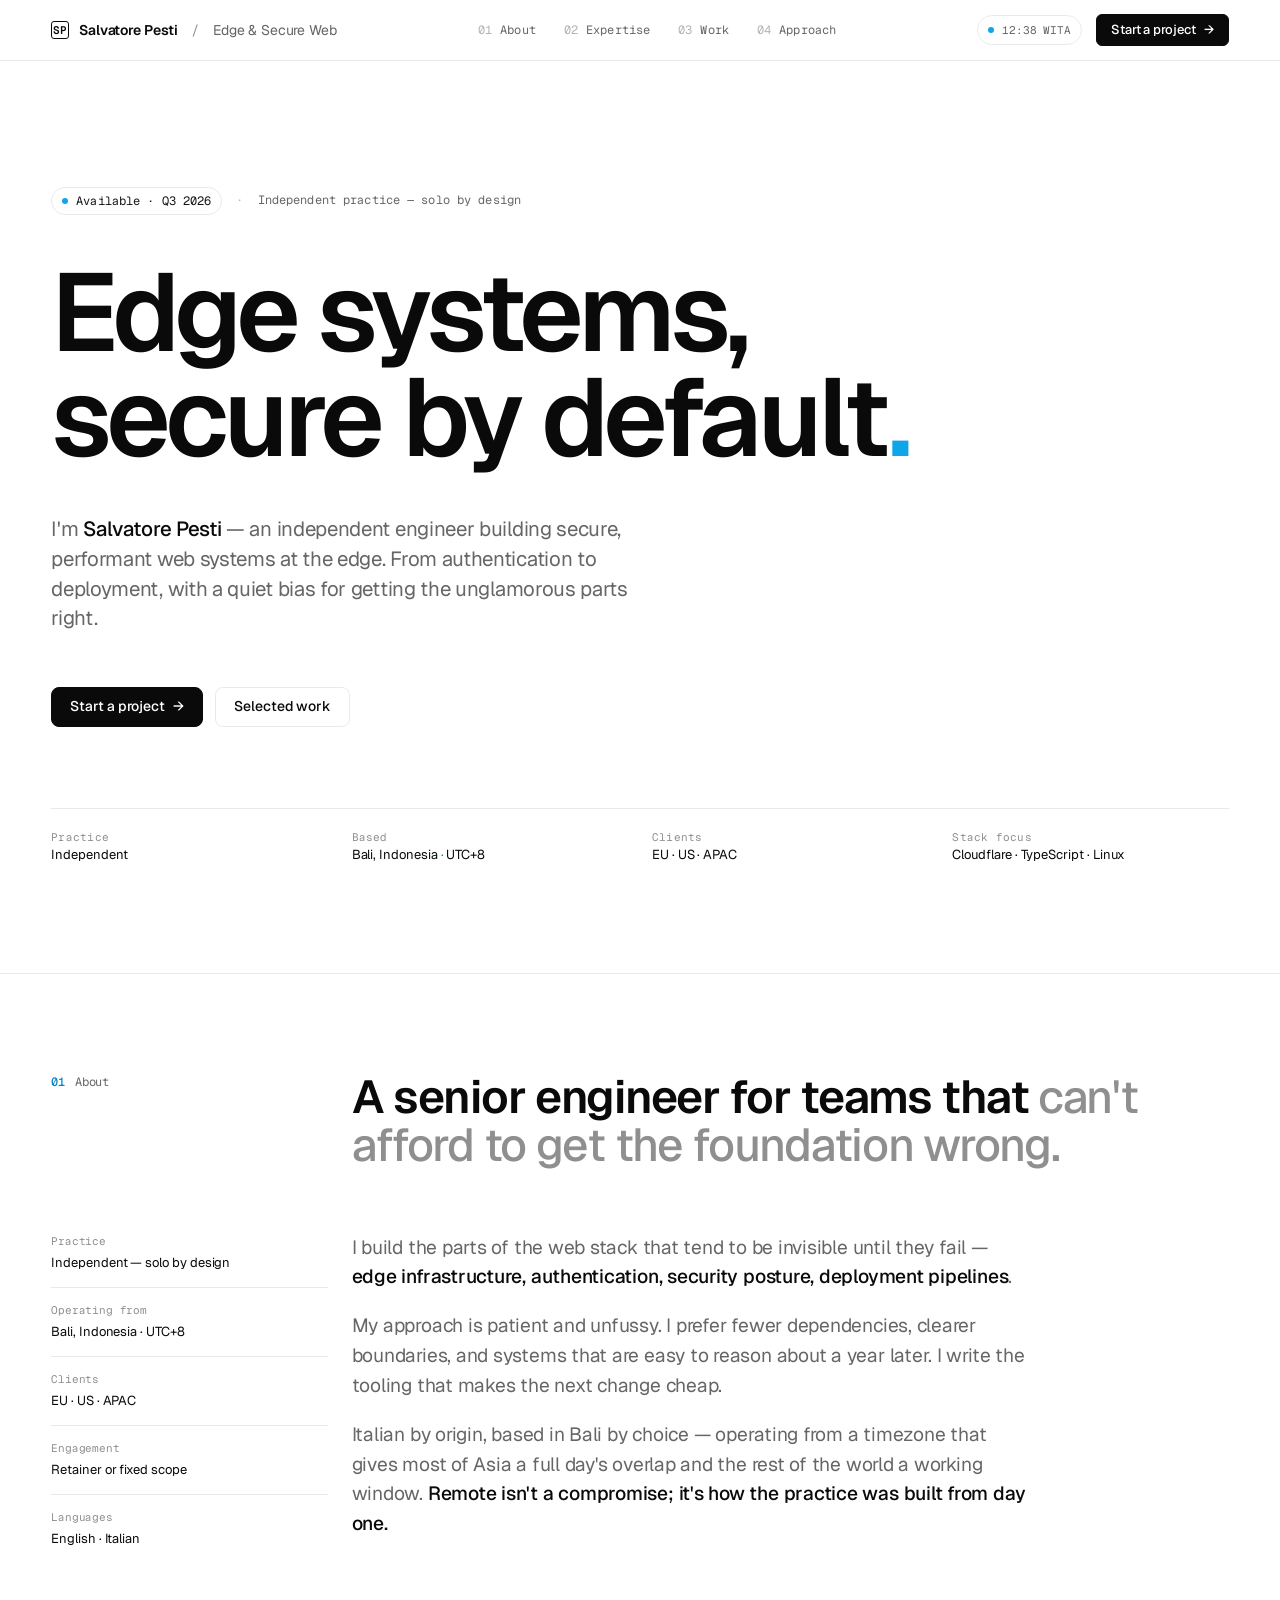
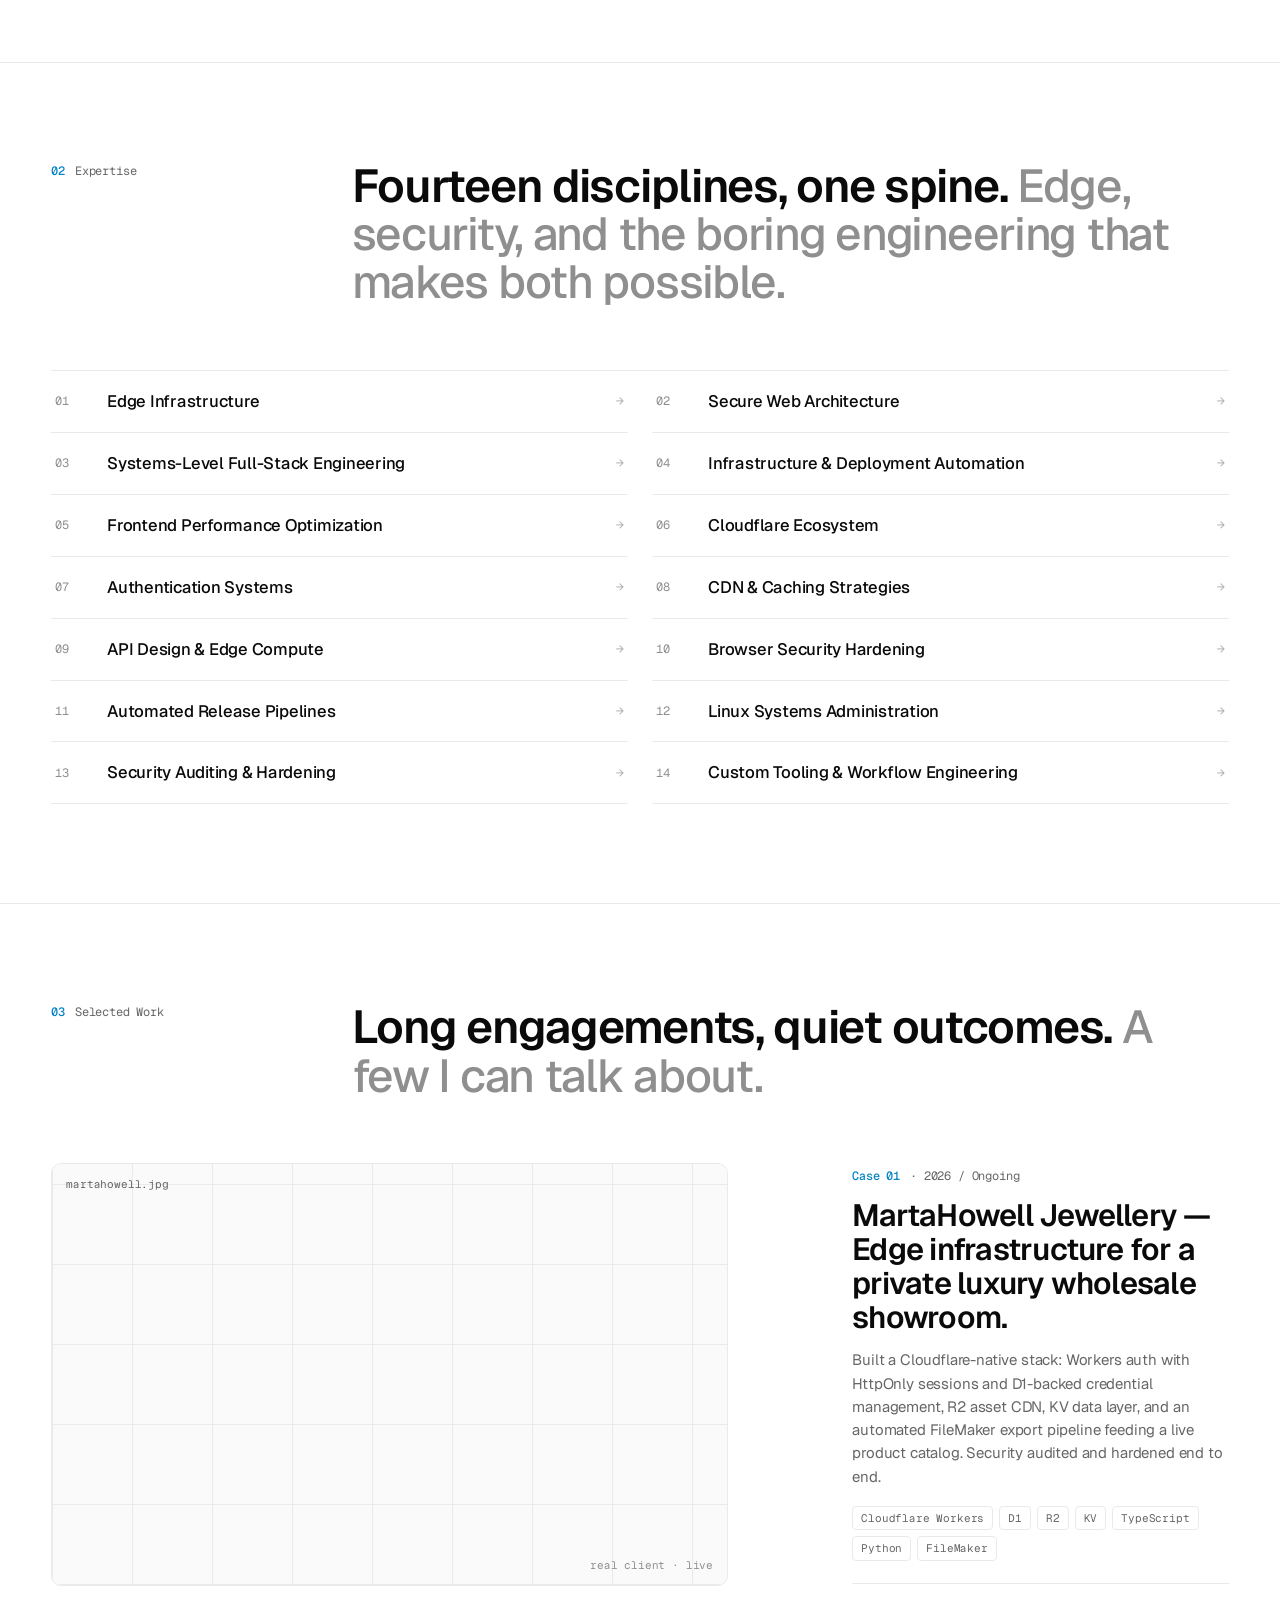
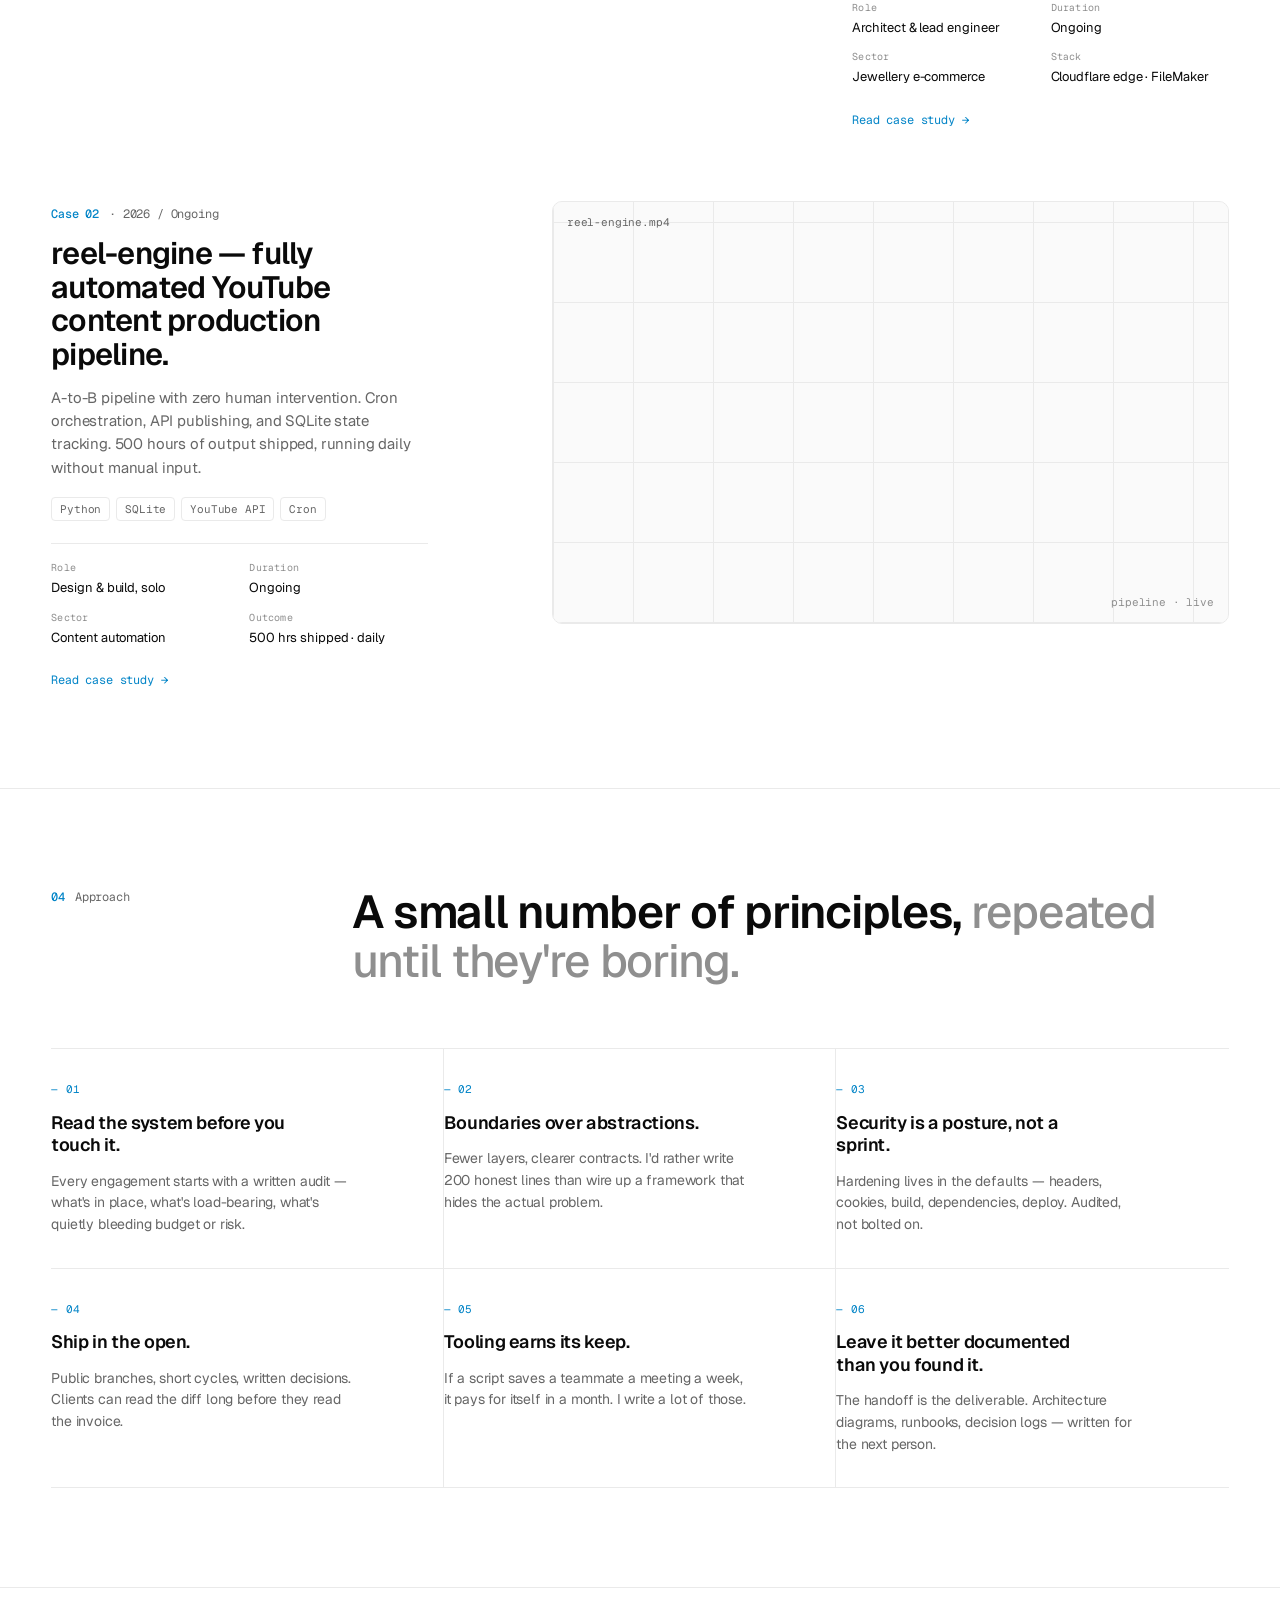
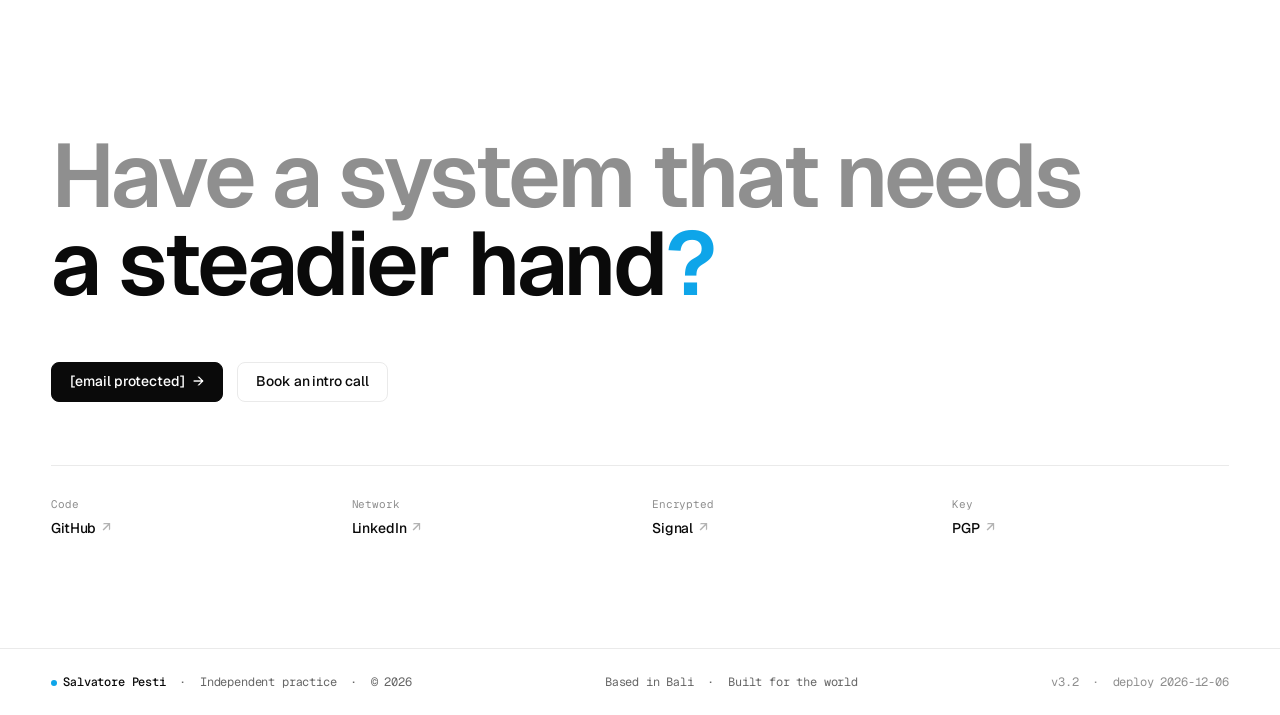
==== commit 764e6c9c: "C1 fix features" ====
--- a/index.html
+++ b/index.html
@@ -156,17 +156,21 @@
           </div>
           <div class="case-info">
             <div class="case-num"><span class="n">Case 01</span><span>· 2026 / Ongoing</span></div>
-            <h3 class="case-title">MartaHowell Jewellery — Cloudflare-native commerce and data infrastructure.</h3>
+            <h3 class="case-title">MartaHowell Jewellery — Edge infrastructure for a private luxury wholesale showroom.</h3>
             <p class="case-desc">
-              Built the edge auth and CDN pipeline on Cloudflare Workers, D1, and R2.
-              Automated a FileMaker data pipeline into a live product catalog.
+              Built a Cloudflare-native stack: Workers auth with 
+              HttpOnly sessions and D1-backed credential management, 
+              R2 asset CDN, KV data layer, and an automated FileMaker 
+              export pipeline feeding a live product catalog. 
               Security audited and hardened end to end.
             </p>
             <div class="case-stack">
               <span class="stack-chip">Cloudflare Workers</span>
               <span class="stack-chip">D1</span>
               <span class="stack-chip">R2</span>
+              <span class="stack-chip">KV</span>
               <span class="stack-chip">TypeScript</span>
+              <span class="stack-chip">Python</span>
               <span class="stack-chip">FileMaker</span>
             </div>
             <dl class="case-meta">
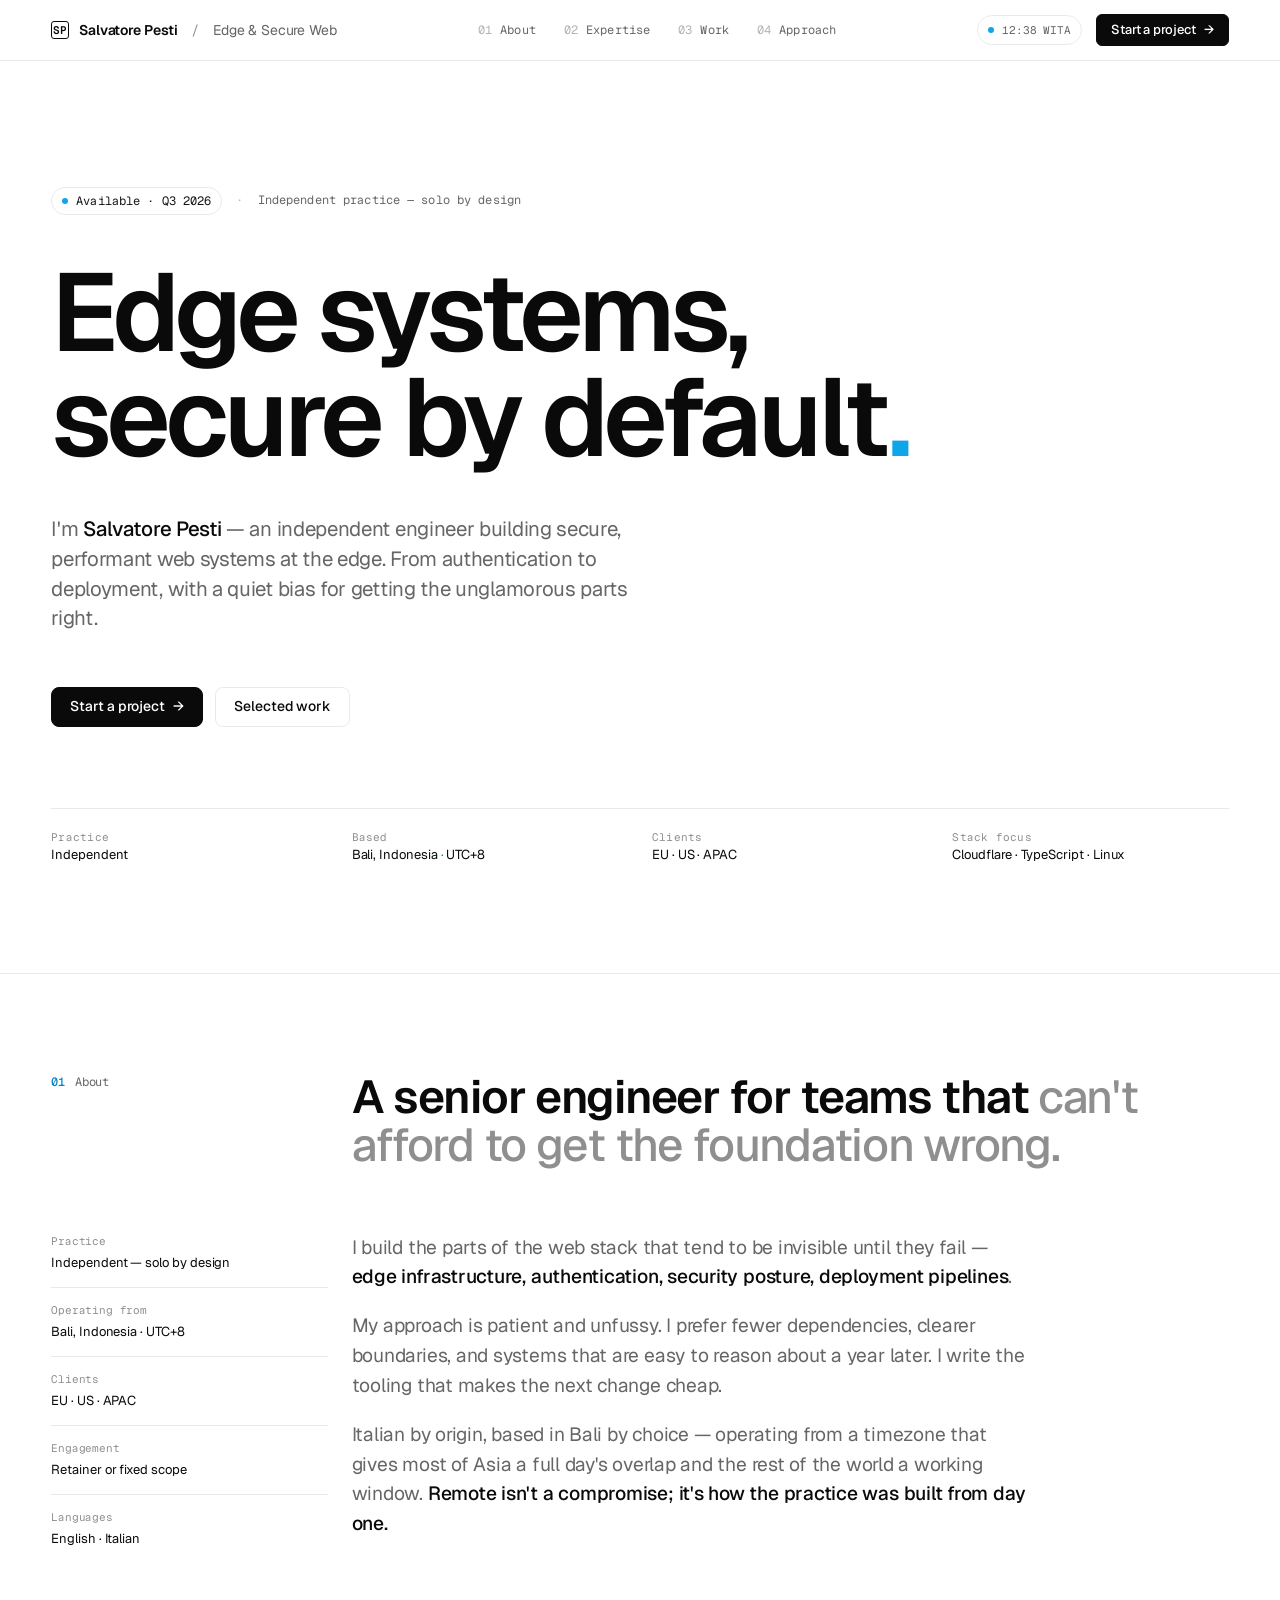
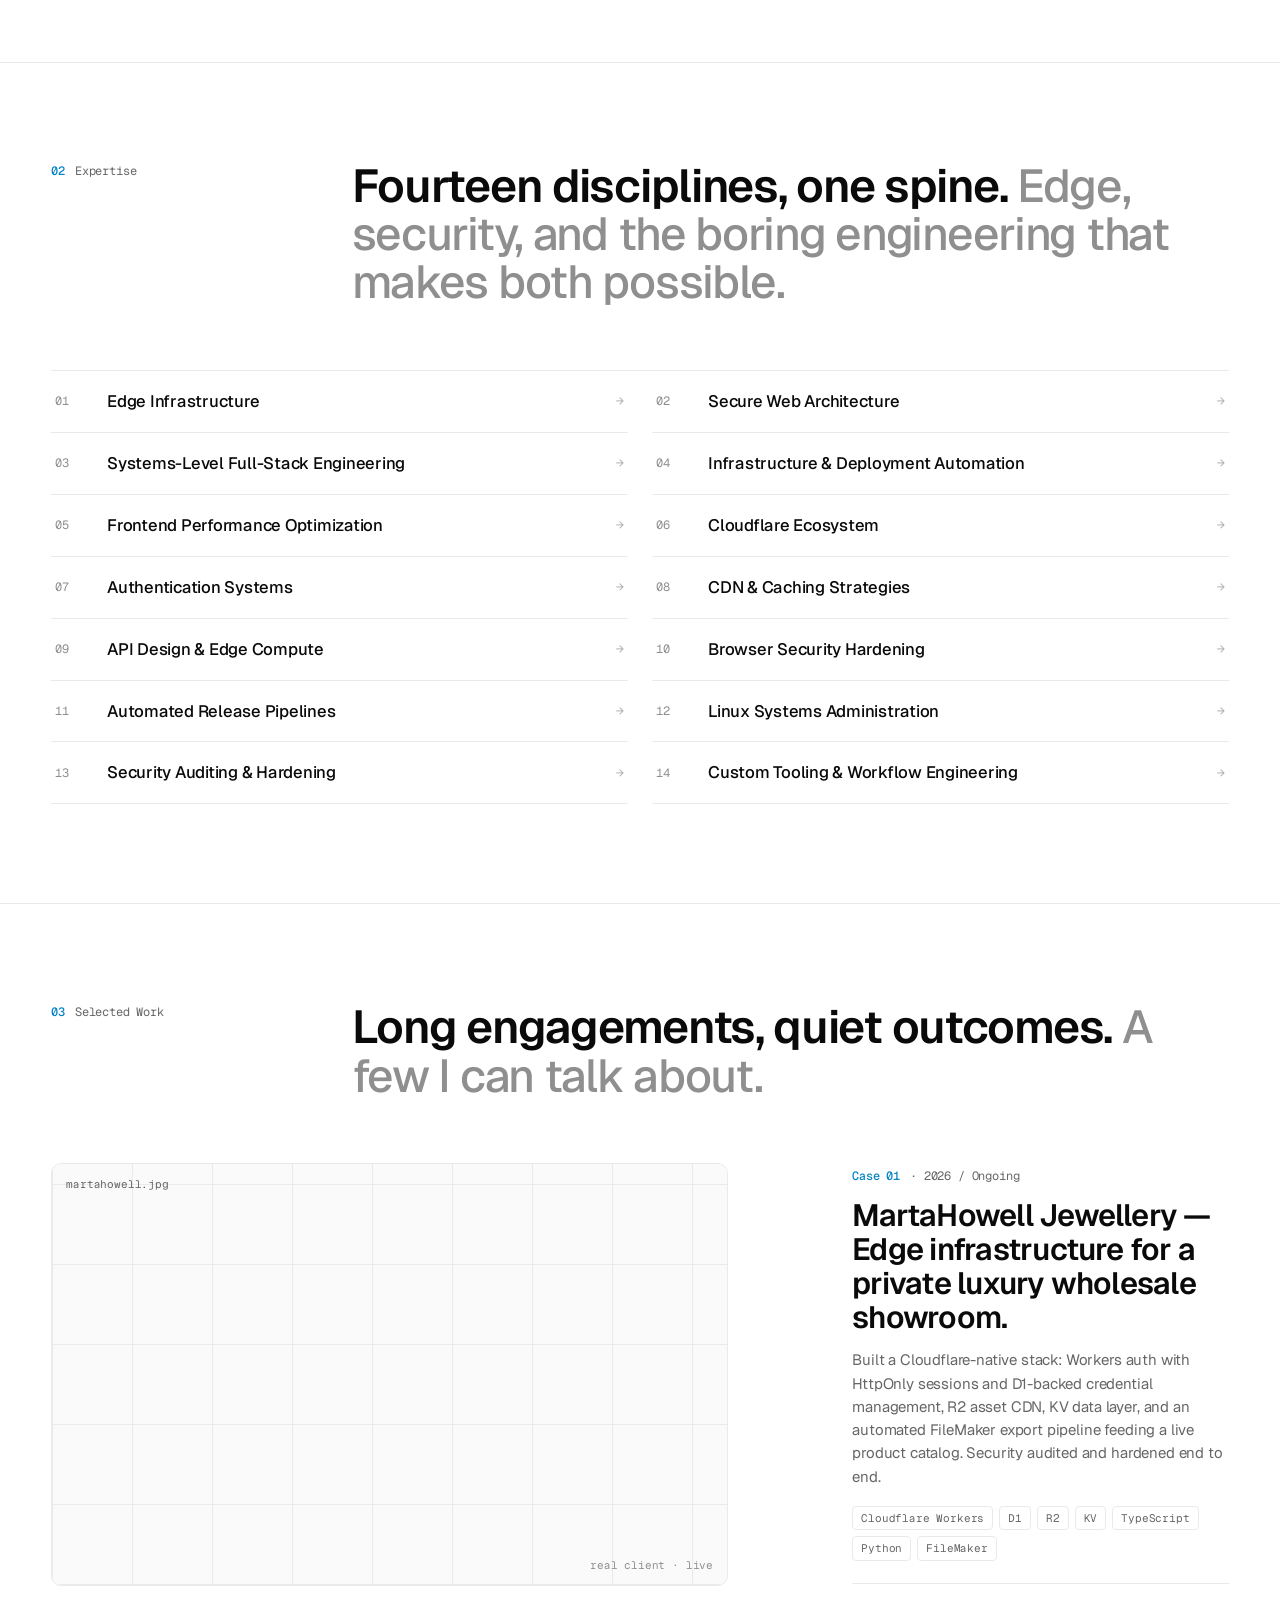
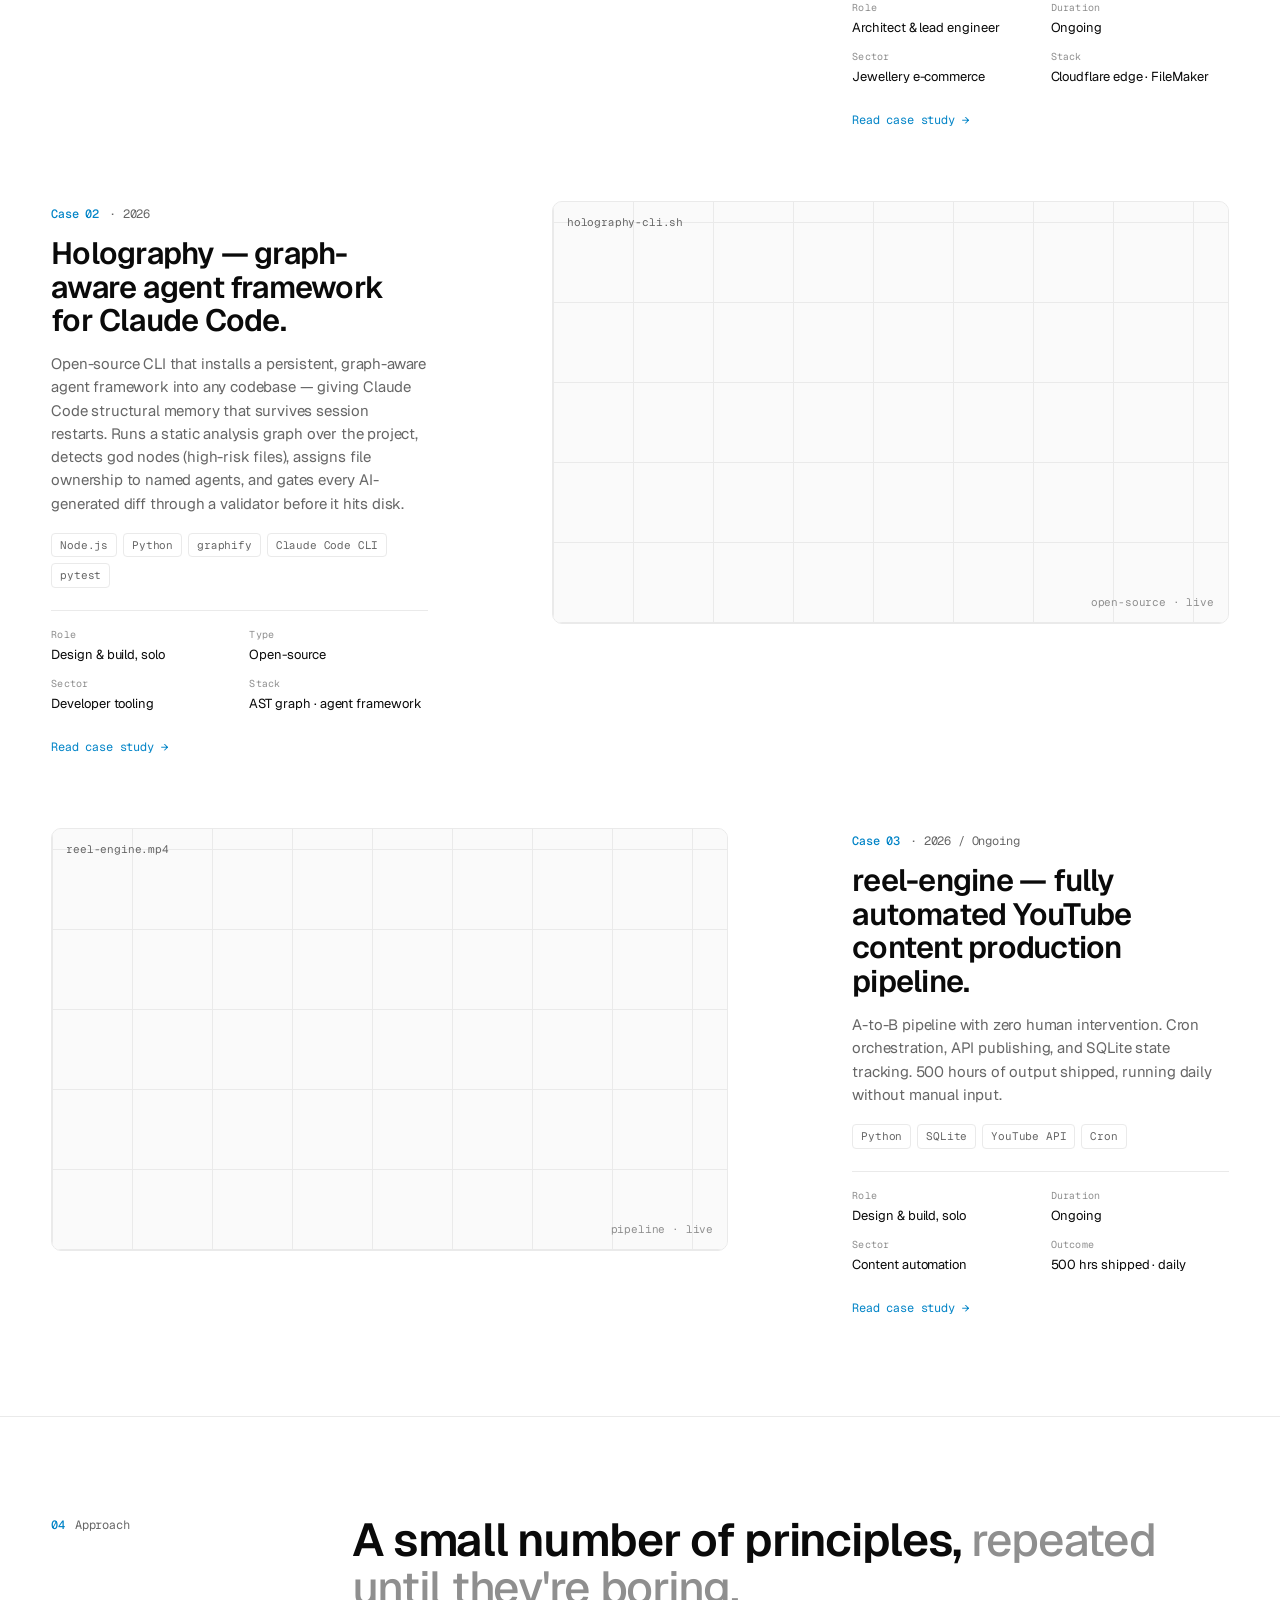
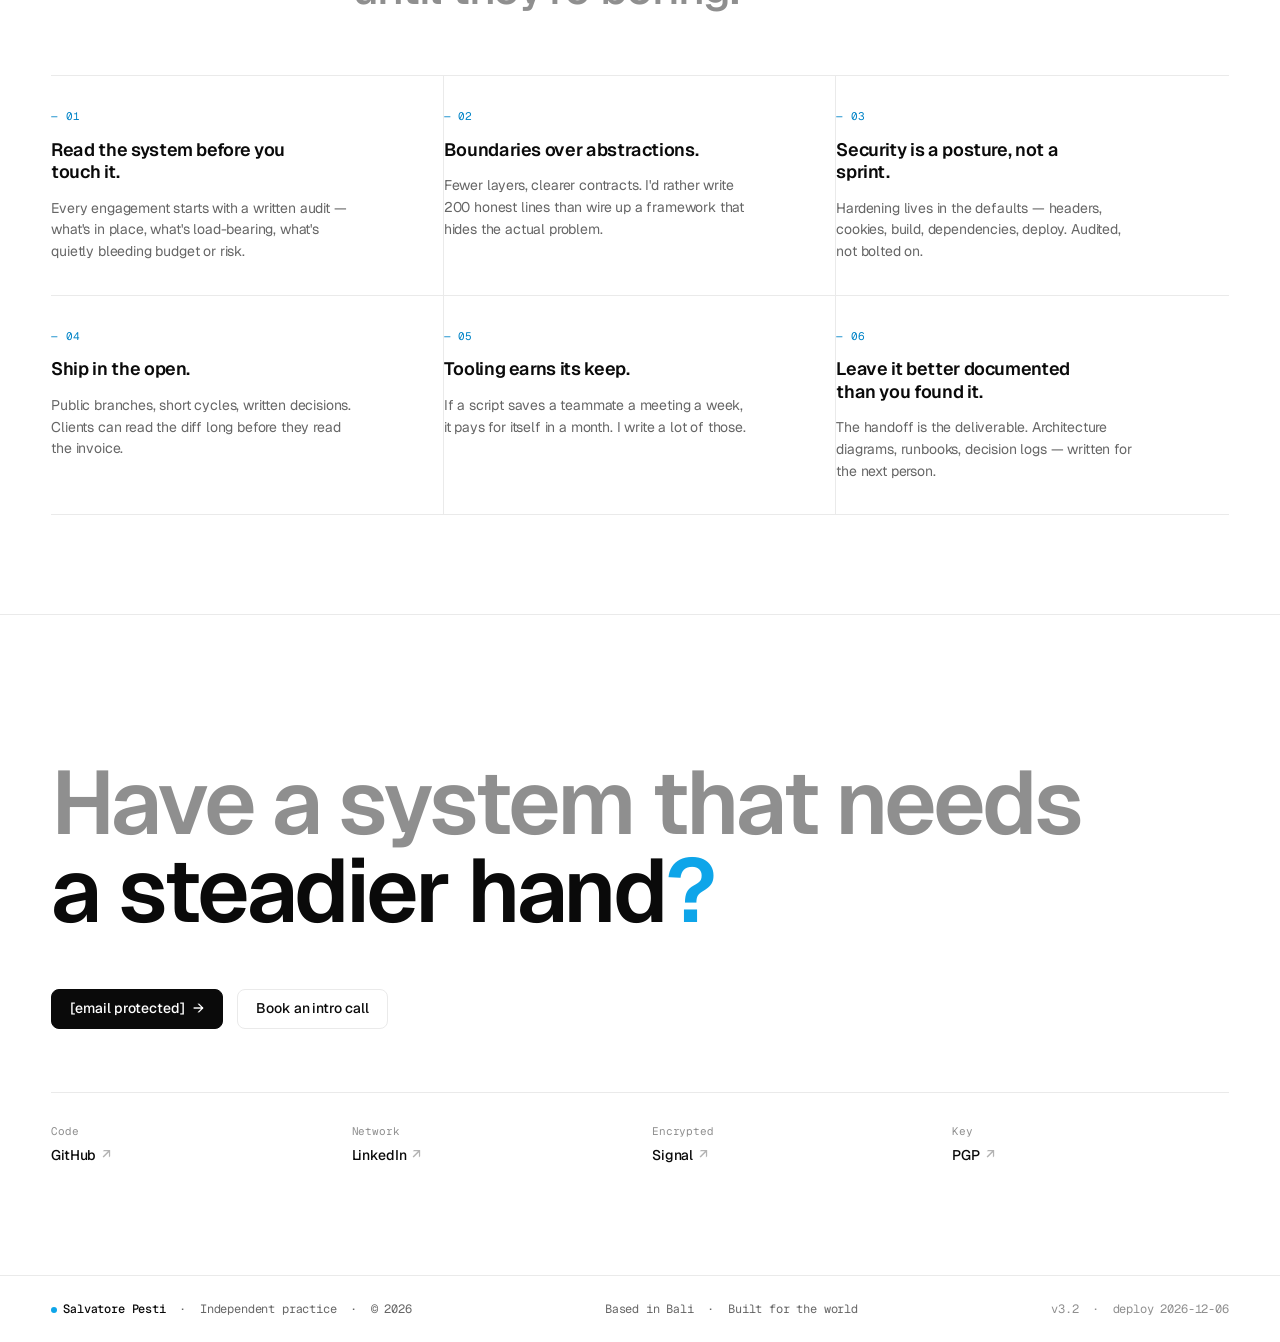
==== commit 3cf5a6f7: "C1 fix features Co-Authored-By: Claude Sonnet 4.6 <noreply@anthropic.com>" ====
--- a/index.html
+++ b/index.html
@@ -187,11 +187,45 @@
         <article class="case reveal">
           <div class="case-frame">
             <div class="ph"></div>
+            <span class="ph-label">holography-cli.sh</span>
+            <span class="ph-corner">open-source · live</span>
+          </div>
+          <div class="case-info">
+            <div class="case-num"><span class="n">Case 02</span><span>· 2026</span></div>
+            <h3 class="case-title">Holography — graph-aware agent framework for Claude Code.</h3>
+            <p class="case-desc">
+              Open-source CLI that installs a persistent, graph-aware agent framework
+              into any codebase — giving Claude Code structural memory that survives
+              session restarts. Runs a static analysis graph over the project, detects
+              god nodes (high-risk files), assigns file ownership to named agents, and
+              gates every AI-generated diff through a validator before it hits disk.
+            </p>
+            <div class="case-stack">
+              <span class="stack-chip">Node.js</span>
+              <span class="stack-chip">Python</span>
+              <span class="stack-chip">graphify</span>
+              <span class="stack-chip">Claude Code CLI</span>
+              <span class="stack-chip">pytest</span>
+            </div>
+            <dl class="case-meta">
+              <div><dt>Role</dt><dd>Design &amp; build, solo</dd></div>
+              <div><dt>Type</dt><dd>Open-source</dd></div>
+              <div><dt>Sector</dt><dd>Developer tooling</dd></div>
+              <div><dt>Stack</dt><dd>AST graph &middot; agent framework</dd></div>
+            </dl>
+            <a href="#" class="case-link">Read case study →</a>
+          </div>
+        </article>
+
+        <!-- CASE 03 -->
+        <article class="case reveal">
+          <div class="case-frame">
+            <div class="ph"></div>
             <span class="ph-label">reel-engine.mp4</span>
             <span class="ph-corner">pipeline · live</span>
           </div>
           <div class="case-info">
-            <div class="case-num"><span class="n">Case 02</span><span>· 2026 / Ongoing</span></div>
+            <div class="case-num"><span class="n">Case 03</span><span>· 2026 / Ongoing</span></div>
             <h3 class="case-title">reel-engine — fully automated YouTube content production pipeline.</h3>
             <p class="case-desc">
               A-to-B pipeline with zero human intervention. Cron orchestration,
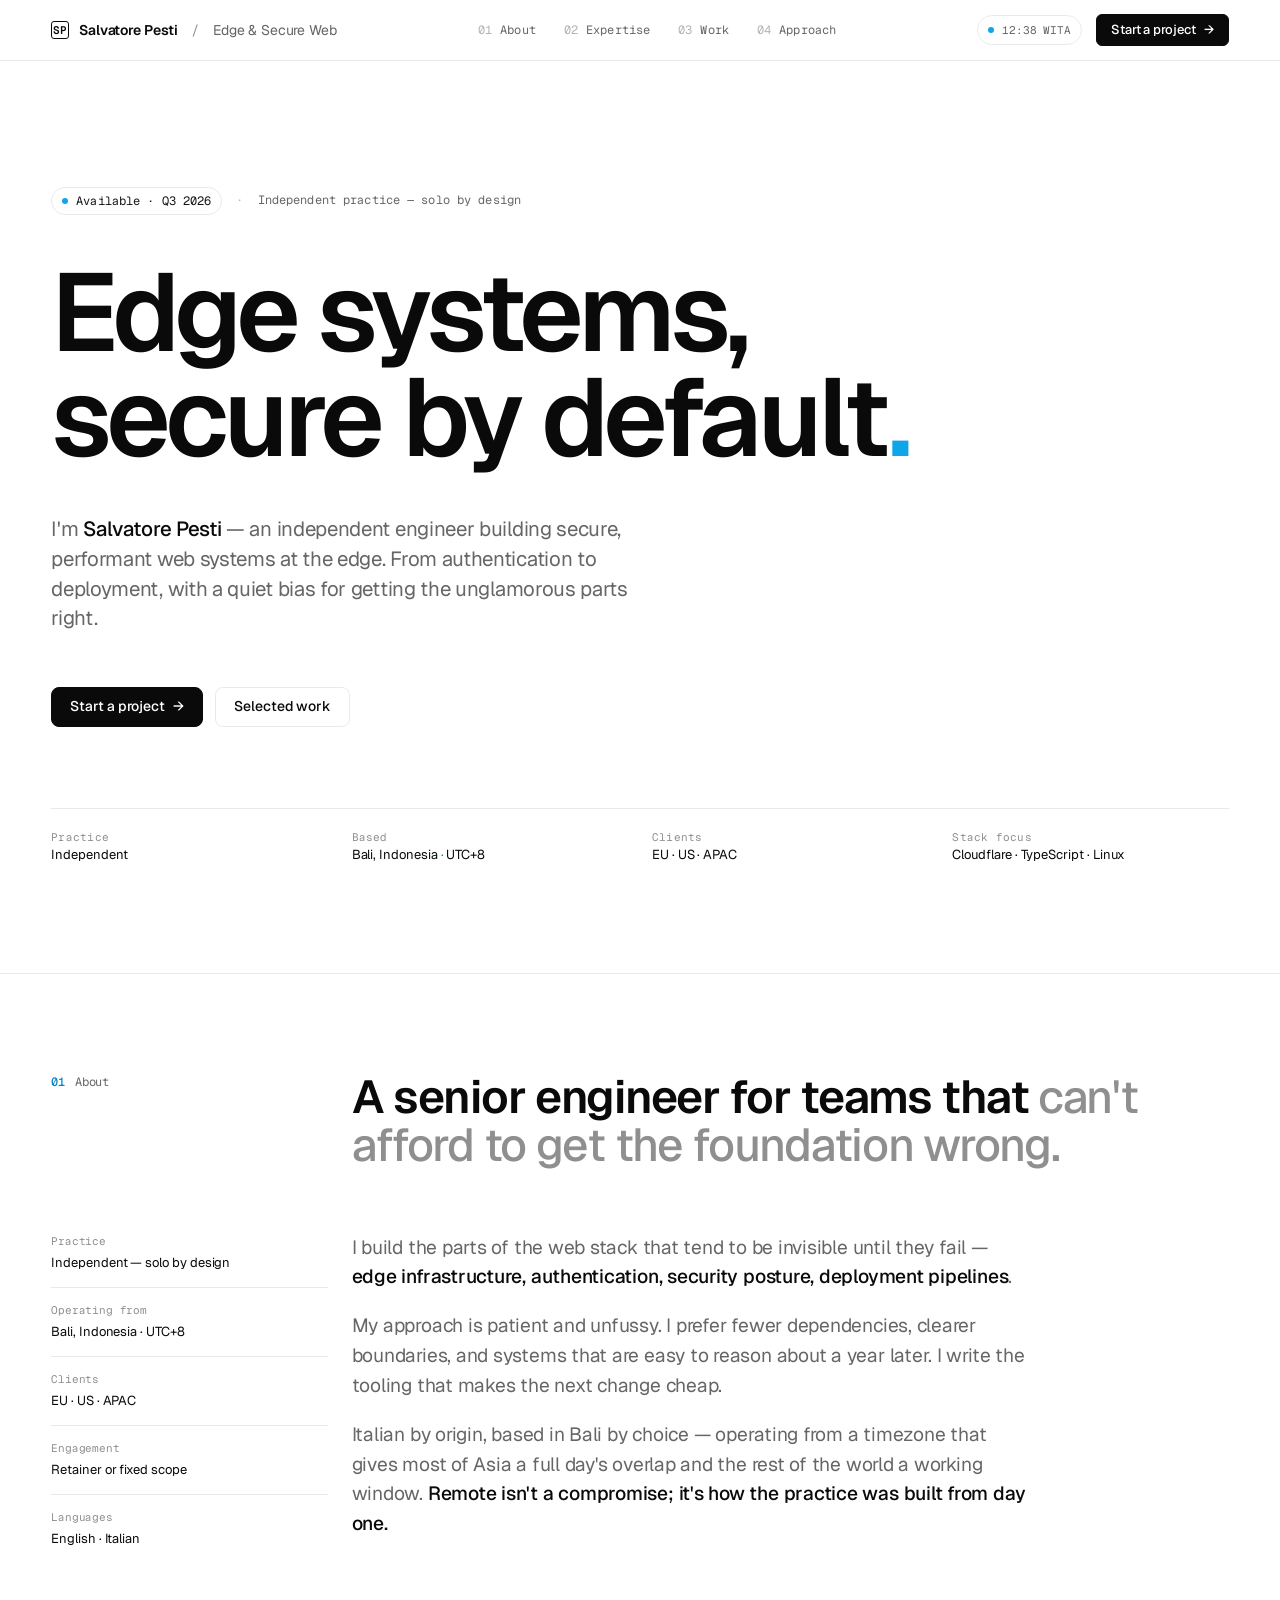
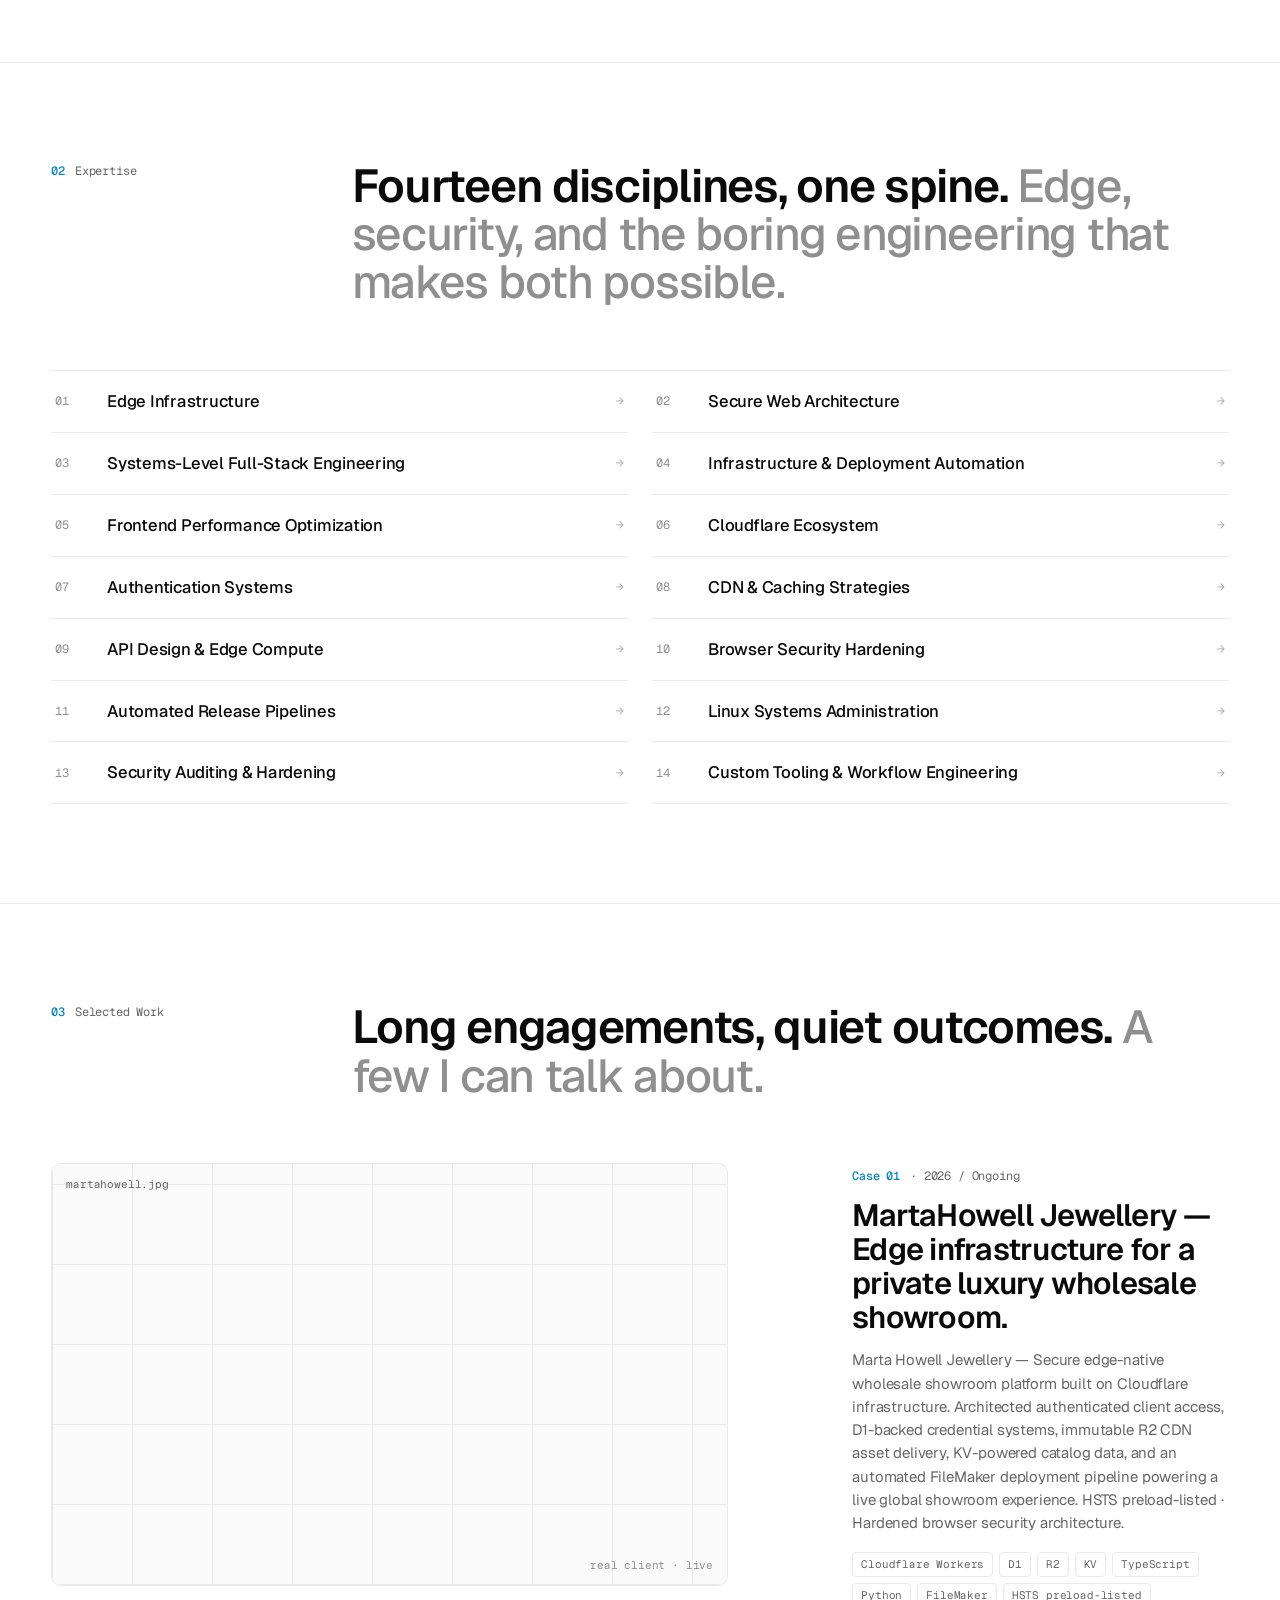
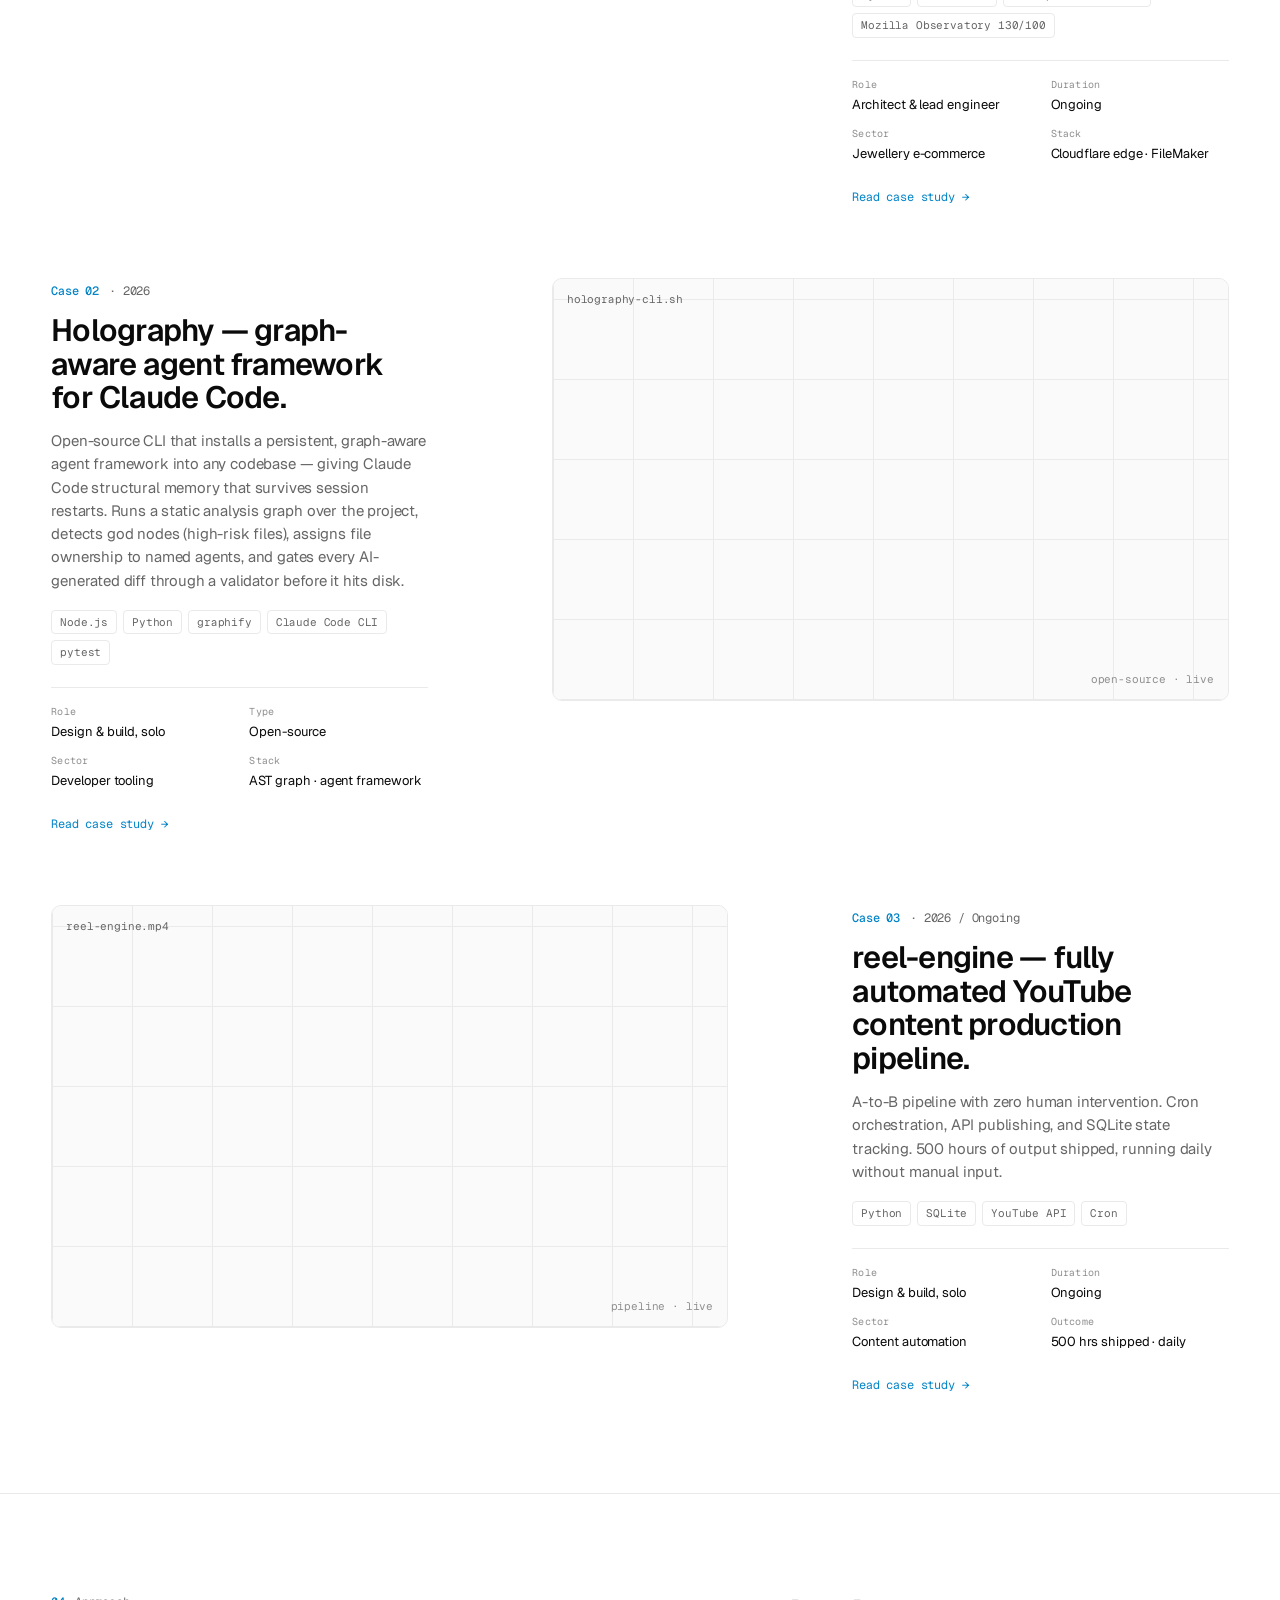
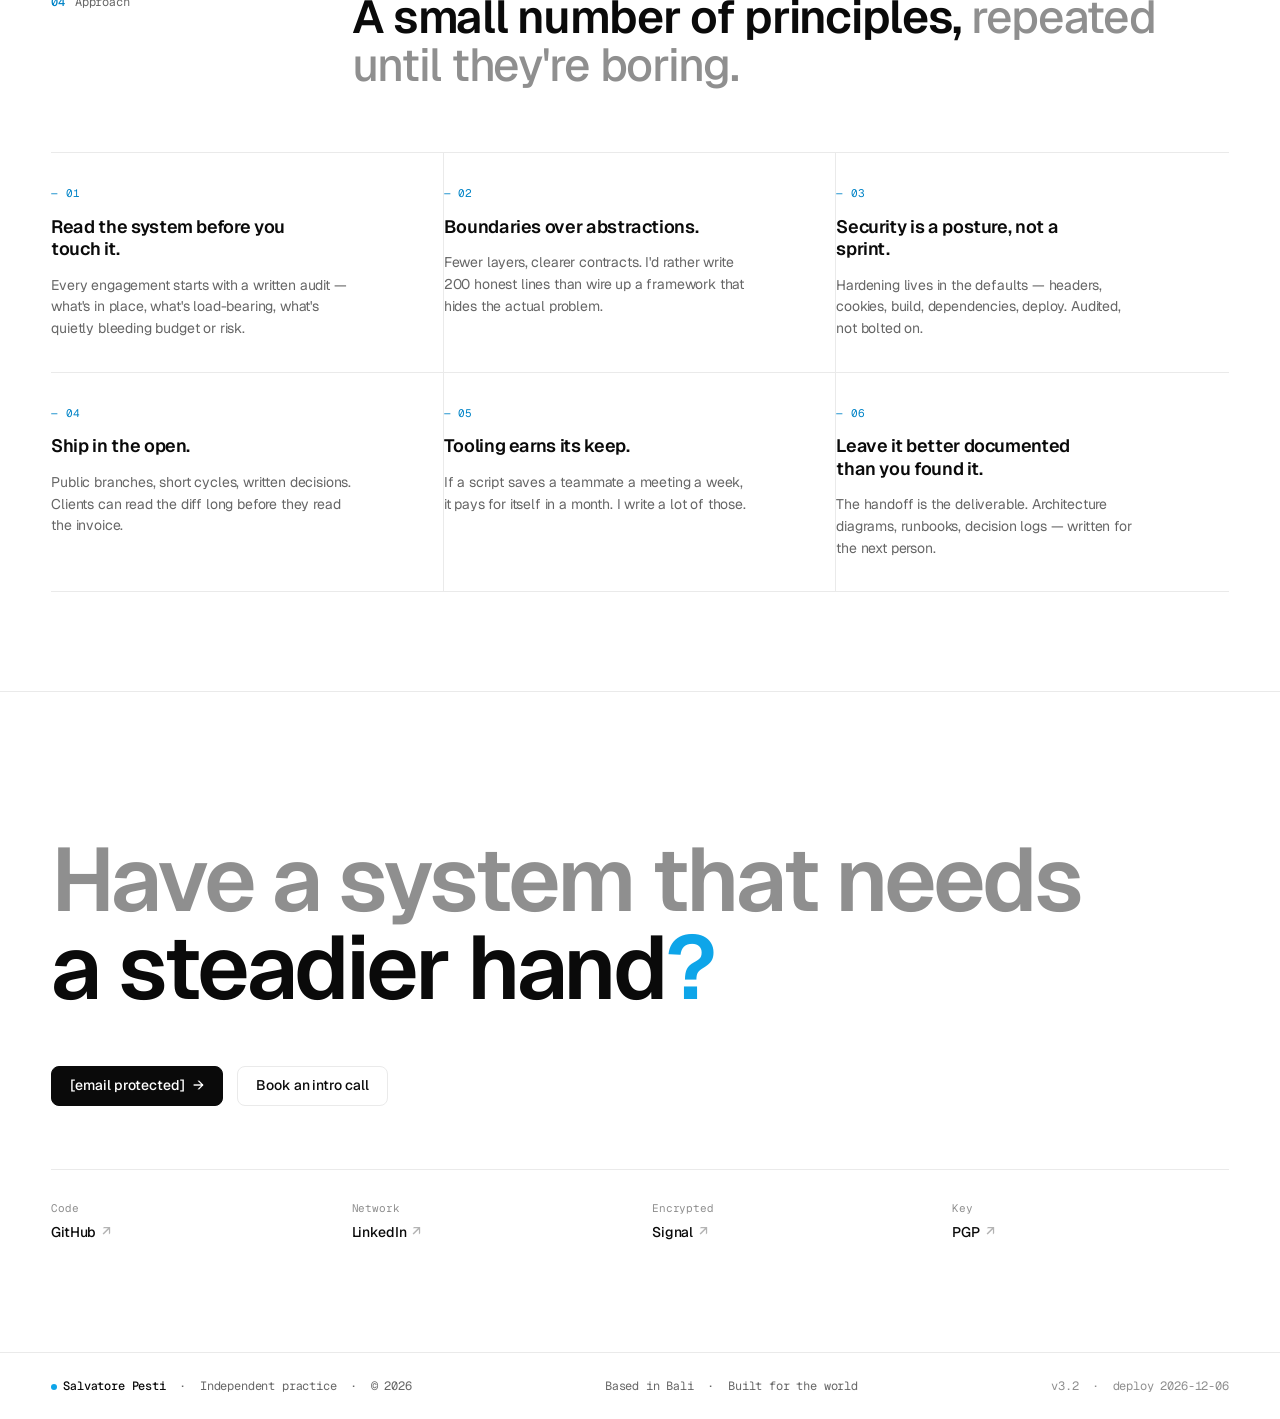
==== commit aeaa931a: "130/100 Mozilla Observatory/HSTS preload-listed" ====
--- a/index.html
+++ b/index.html
@@ -158,11 +158,12 @@
             <div class="case-num"><span class="n">Case 01</span><span>· 2026 / Ongoing</span></div>
             <h3 class="case-title">MartaHowell Jewellery — Edge infrastructure for a private luxury wholesale showroom.</h3>
             <p class="case-desc">
-              Built a Cloudflare-native stack: Workers auth with 
-              HttpOnly sessions and D1-backed credential management, 
-              R2 asset CDN, KV data layer, and an automated FileMaker 
-              export pipeline feeding a live product catalog. 
-              Security audited and hardened end to end.
+              Marta Howell Jewellery — Secure edge-native wholesale showroom platform 
+              built on Cloudflare infrastructure. Architected authenticated client access, 
+              D1-backed credential systems, immutable R2 CDN asset delivery, 
+              KV-powered catalog data, and an automated FileMaker deployment 
+              pipeline powering a live global showroom experience. 
+              HSTS preload-listed · Hardened browser security architecture.
             </p>
             <div class="case-stack">
               <span class="stack-chip">Cloudflare Workers</span>
@@ -172,6 +173,8 @@
               <span class="stack-chip">TypeScript</span>
               <span class="stack-chip">Python</span>
               <span class="stack-chip">FileMaker</span>
+              <span class="stack-chip">HSTS preload-listed</span>
+              <span class="stack-chip">Mozilla Observatory 130/100</span>
             </div>
             <dl class="case-meta">
               <div><dt>Role</dt><dd>Architect &amp; lead engineer</dd></div>
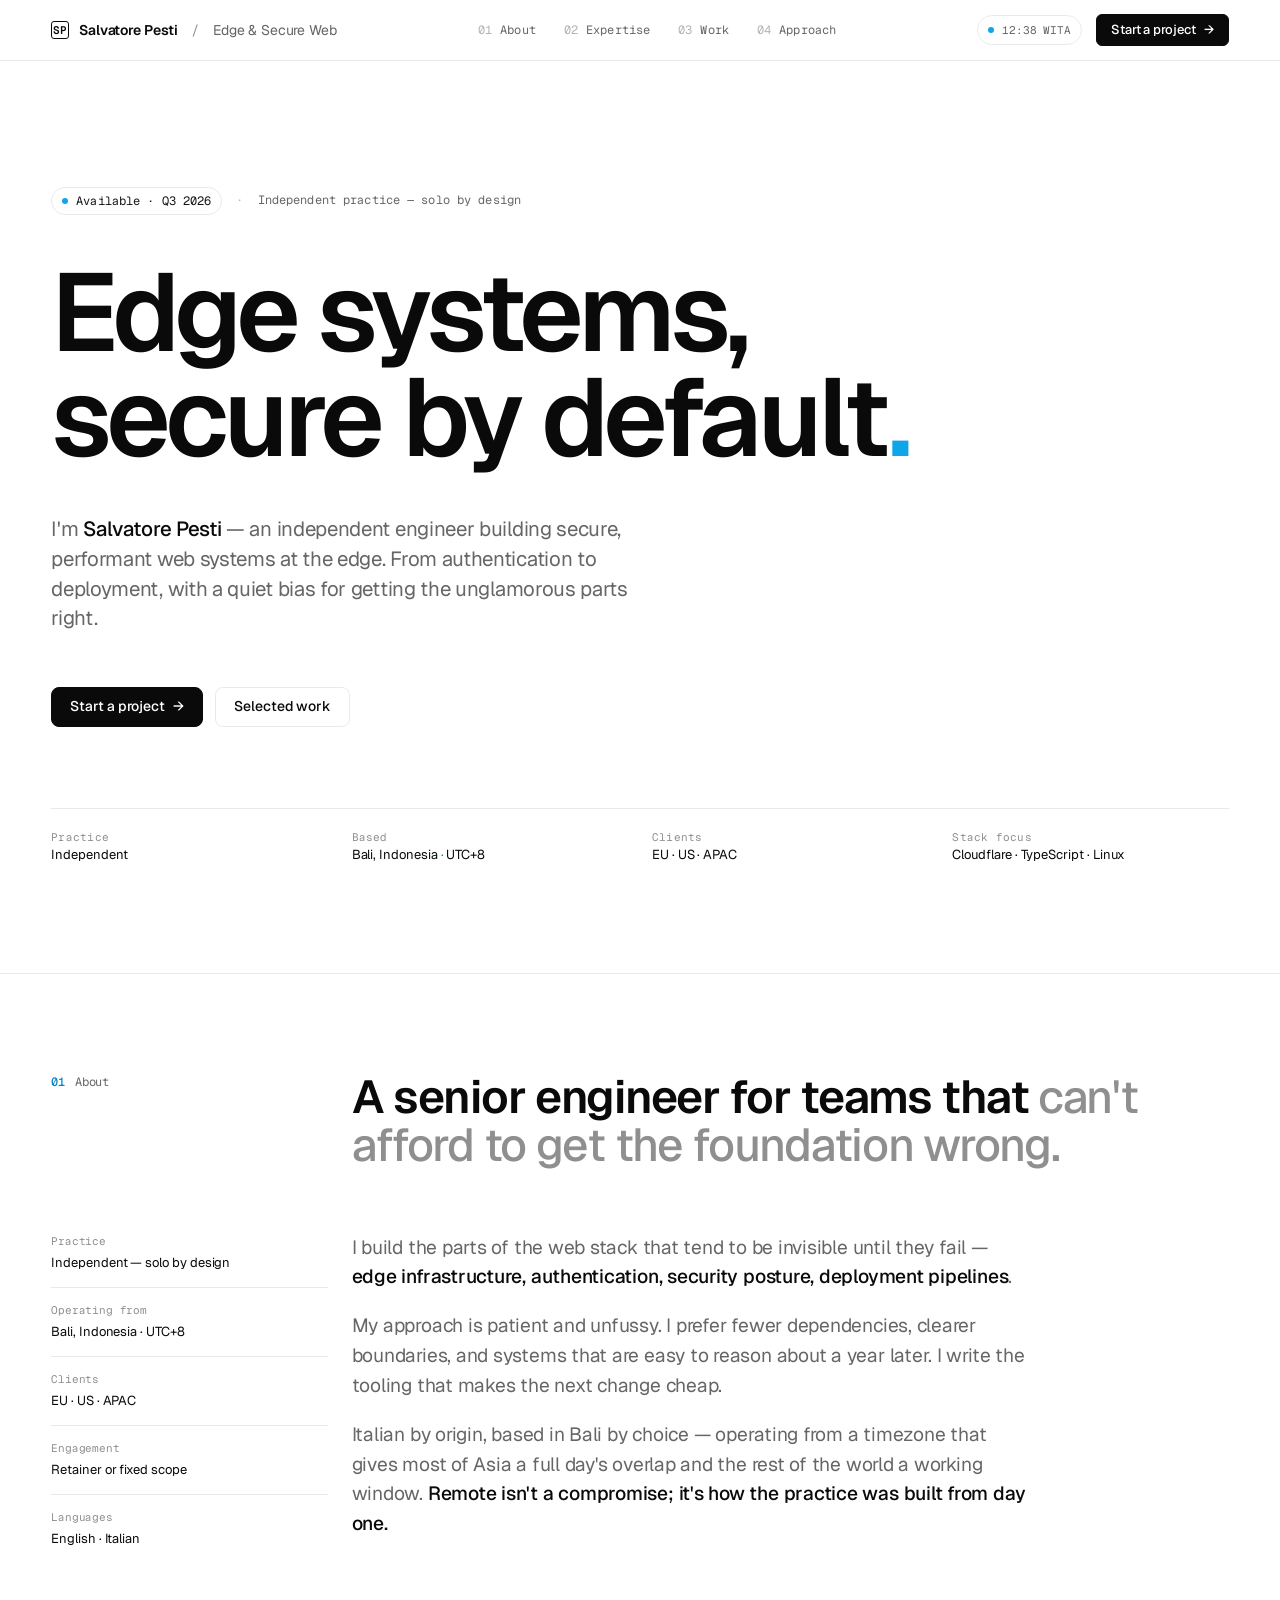
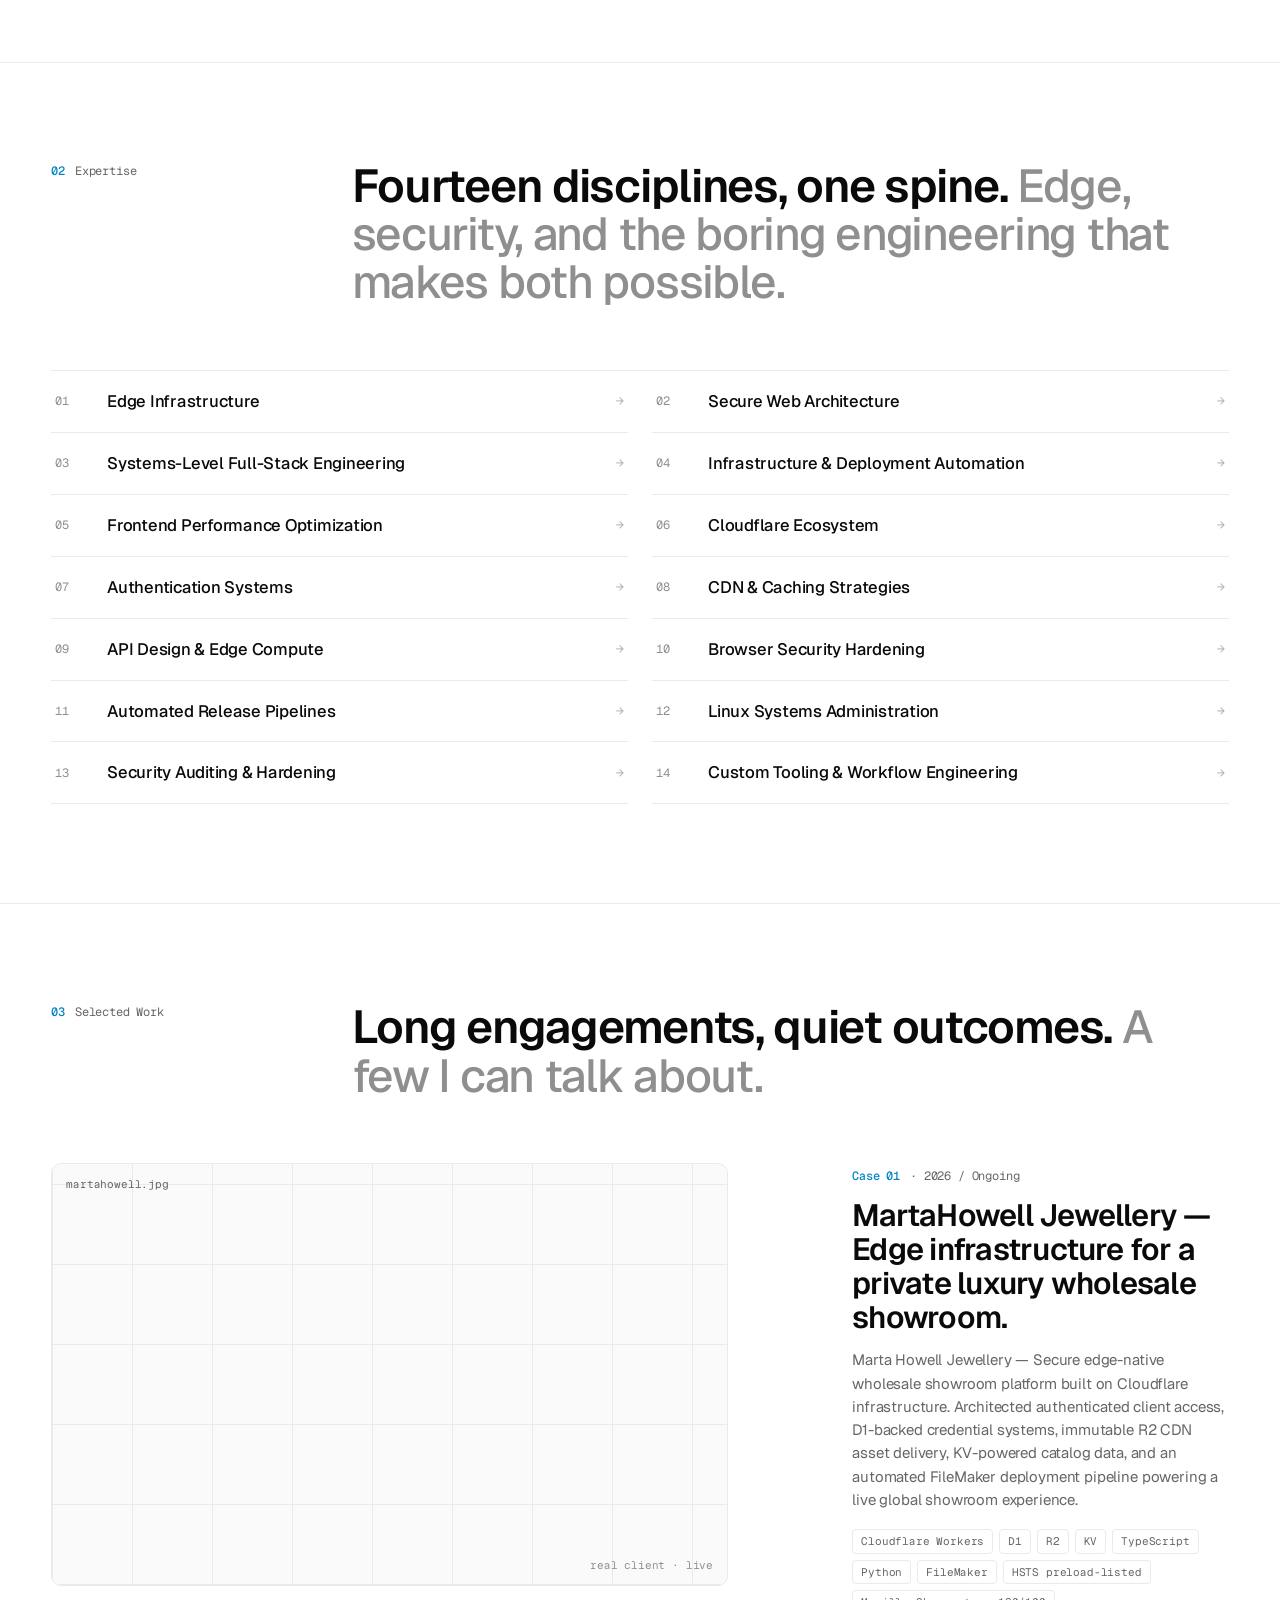
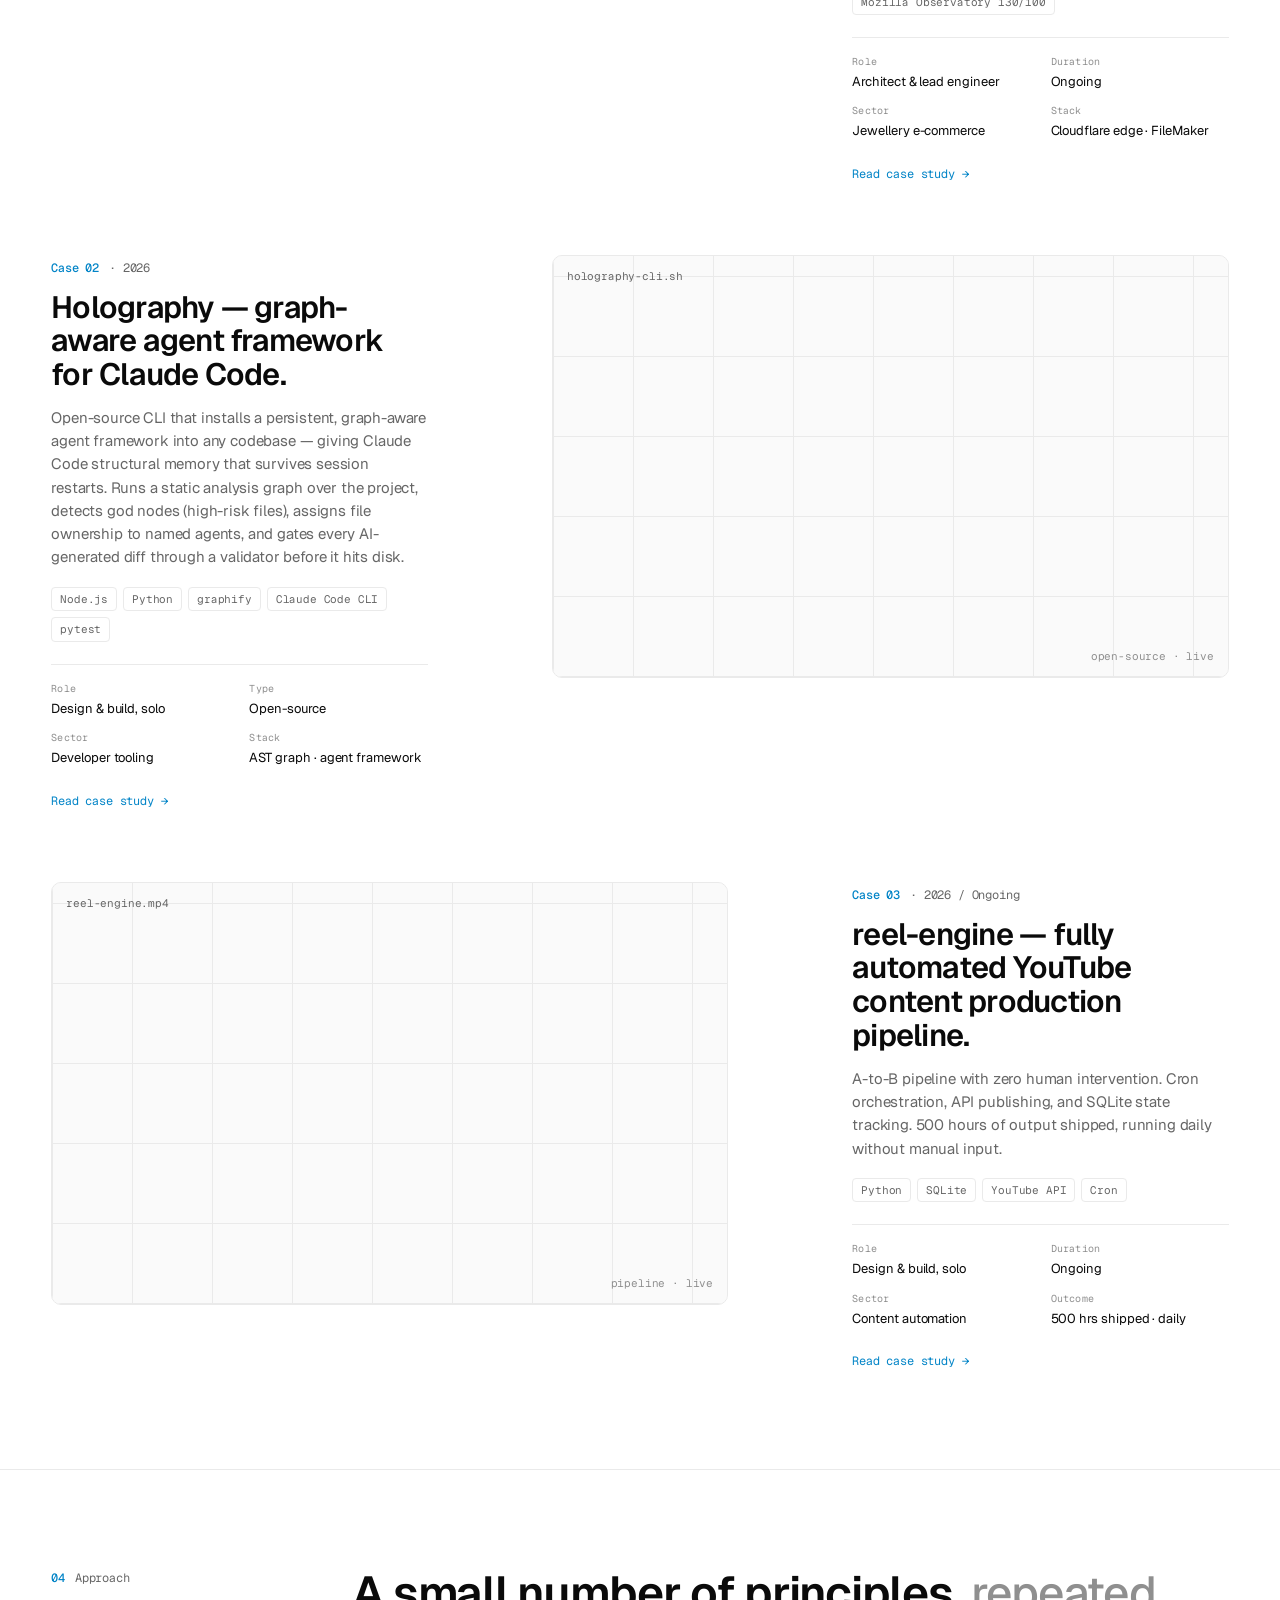
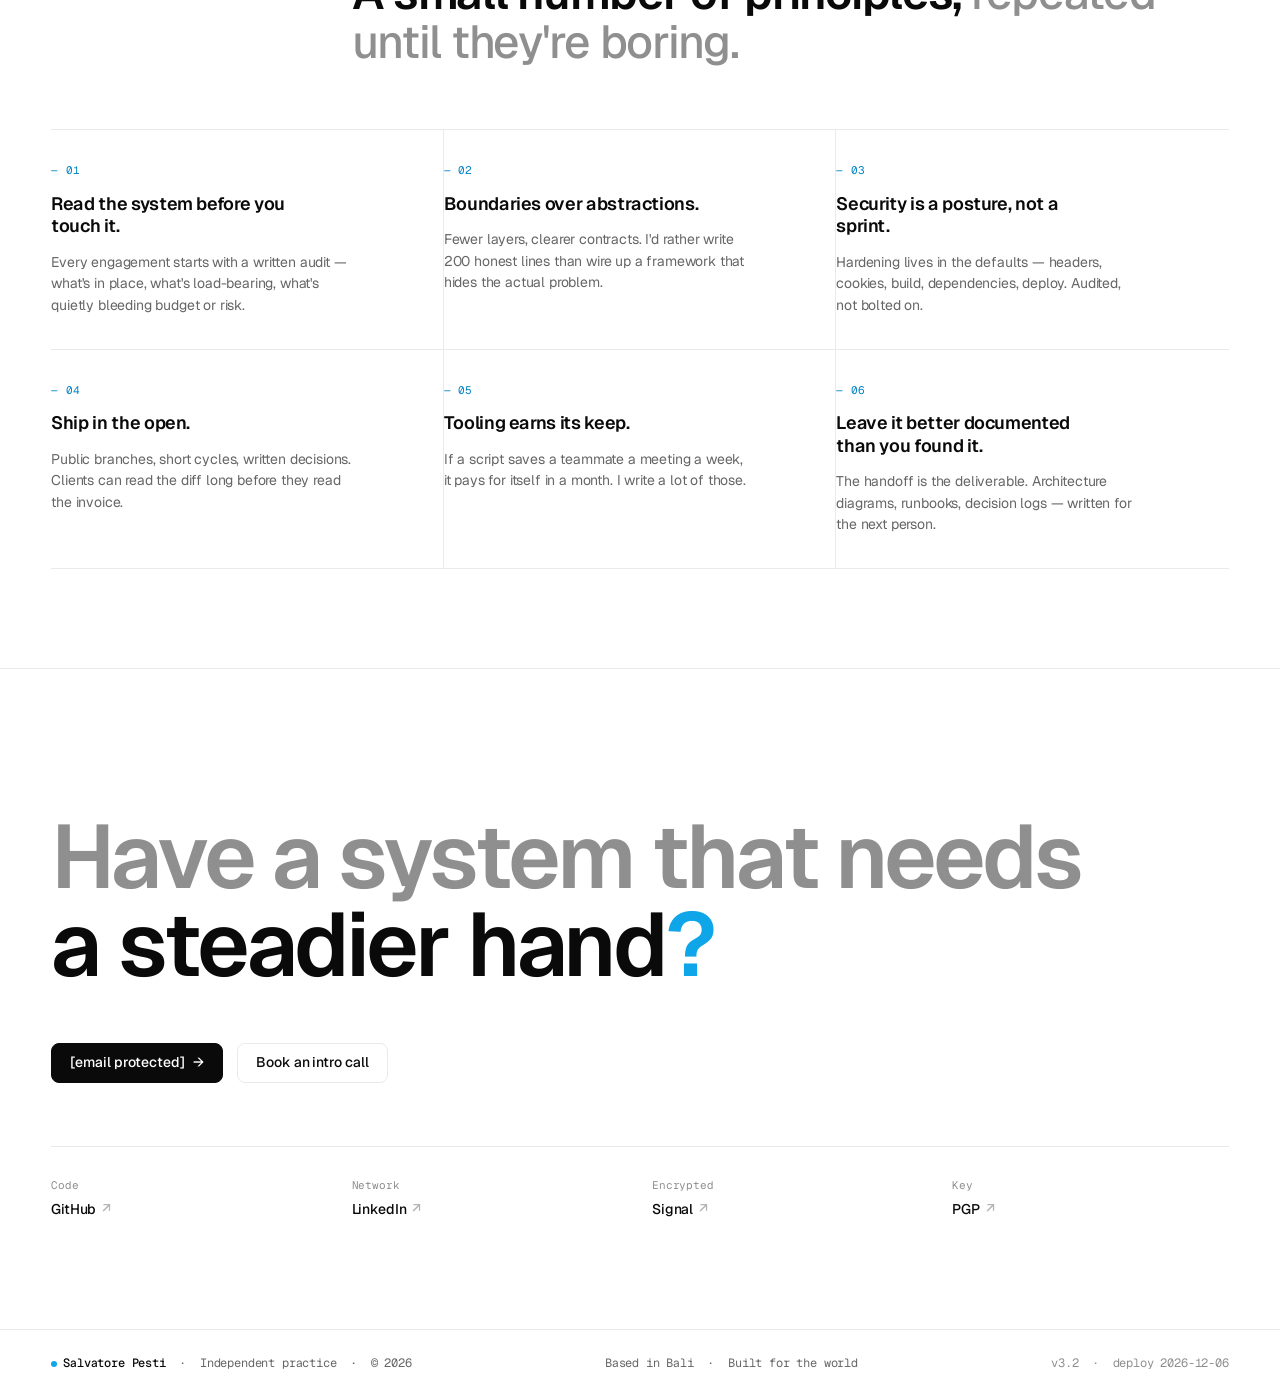
==== commit f4bff3c9: "C1 refine" ====
--- a/index.html
+++ b/index.html
@@ -163,7 +163,6 @@
               D1-backed credential systems, immutable R2 CDN asset delivery, 
               KV-powered catalog data, and an automated FileMaker deployment 
               pipeline powering a live global showroom experience. 
-              HSTS preload-listed · Hardened browser security architecture.
             </p>
             <div class="case-stack">
               <span class="stack-chip">Cloudflare Workers</span>
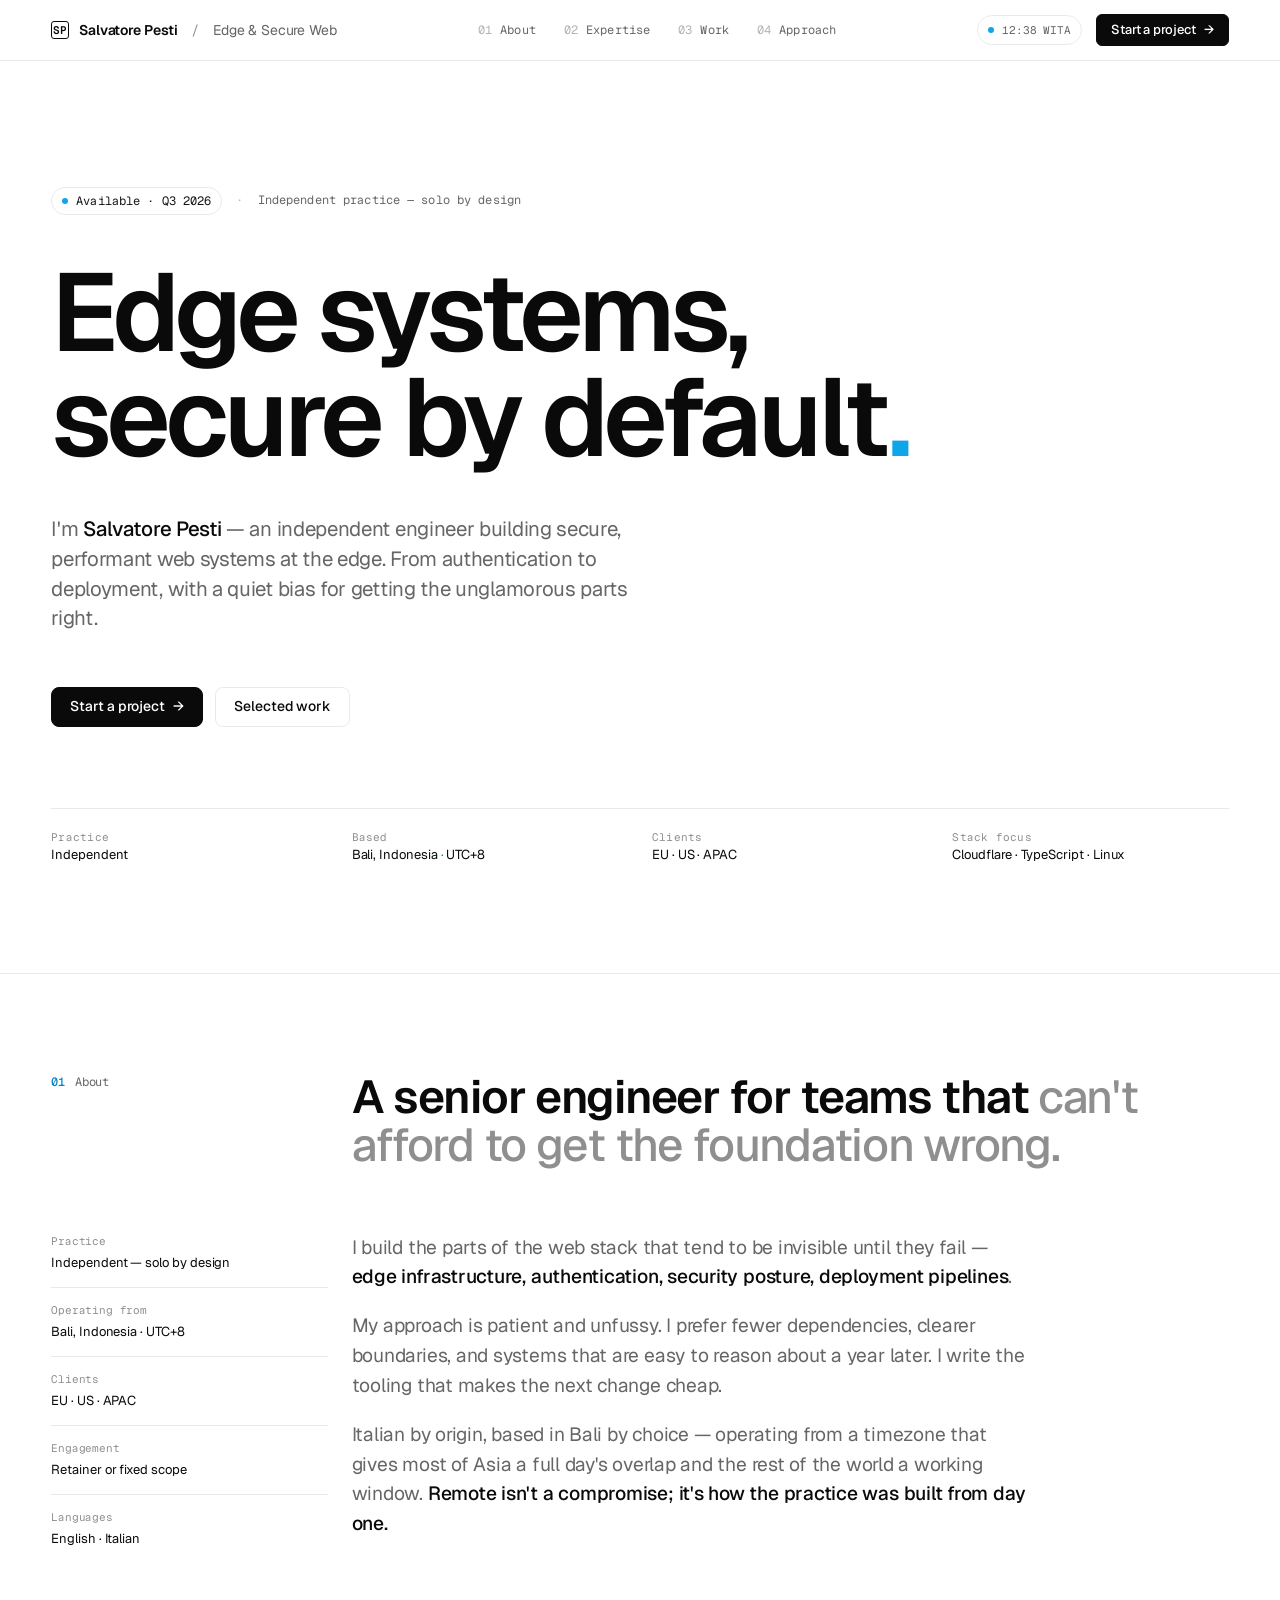
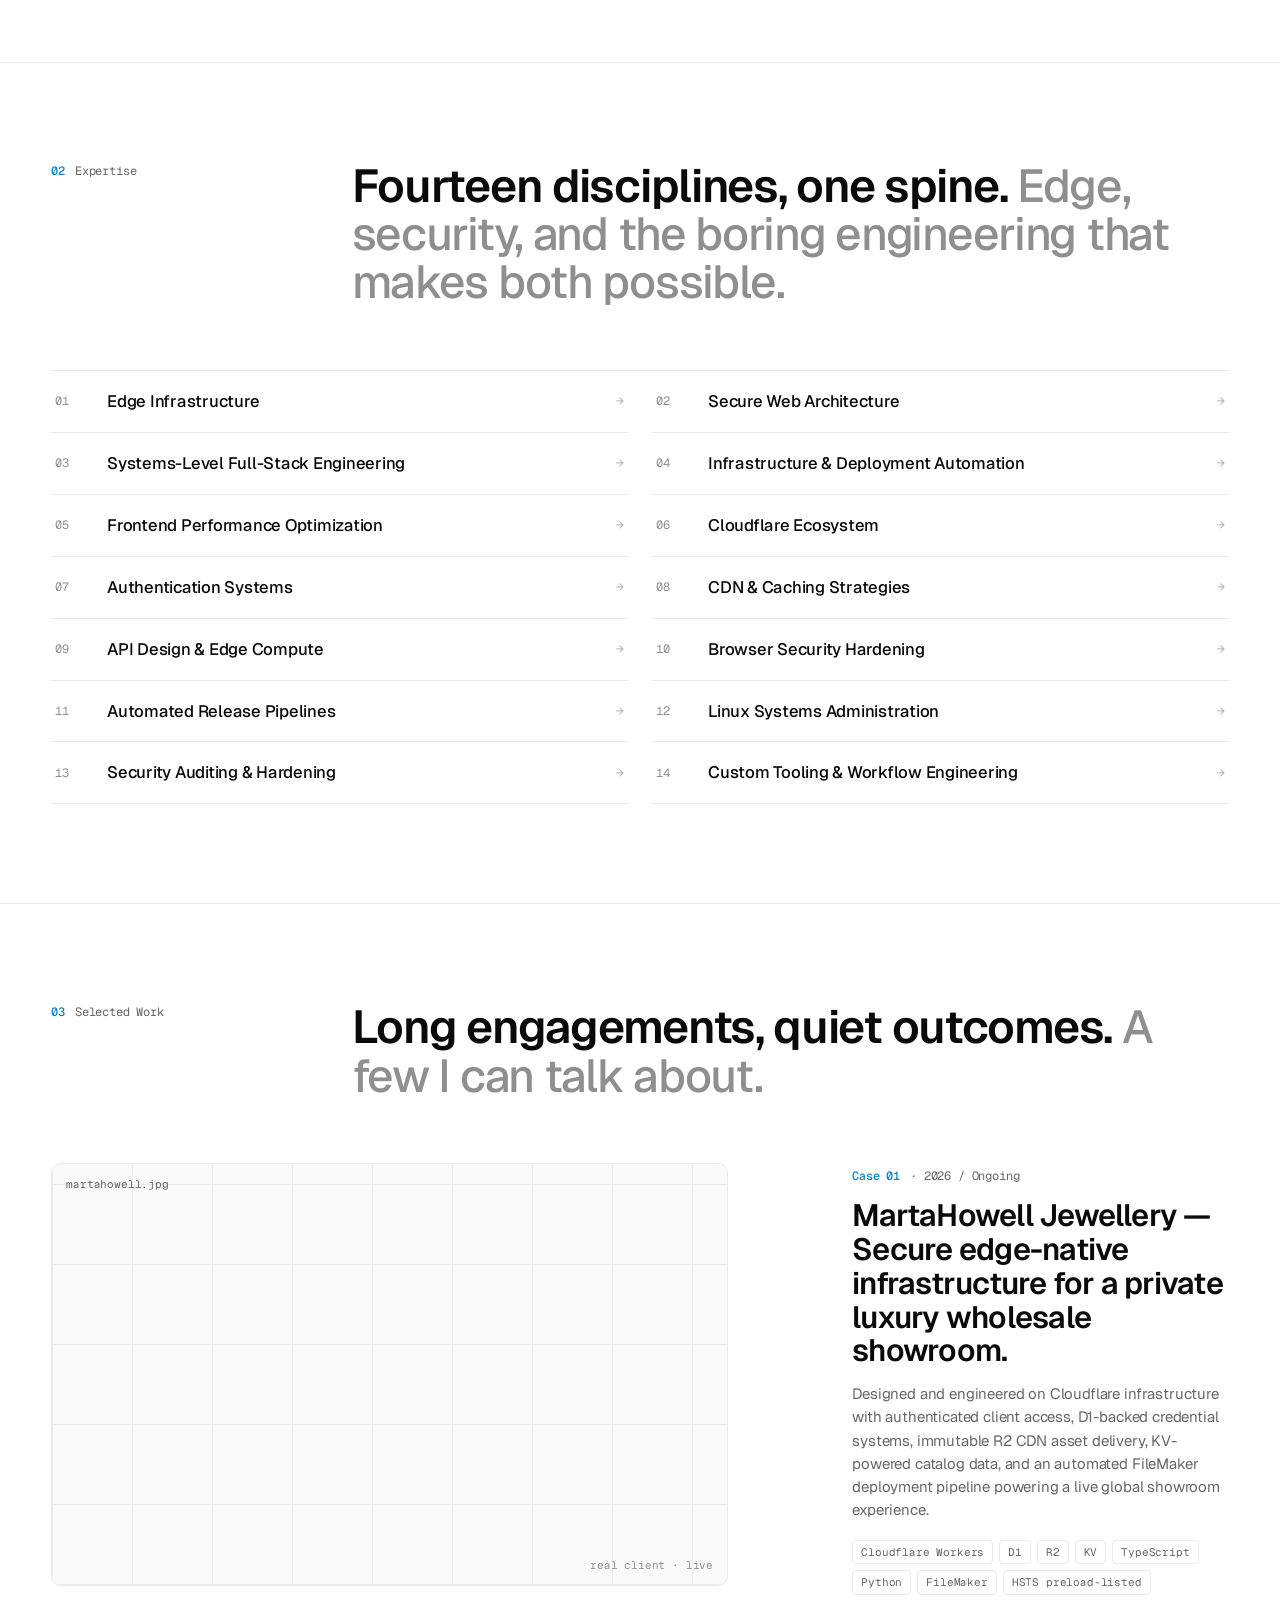
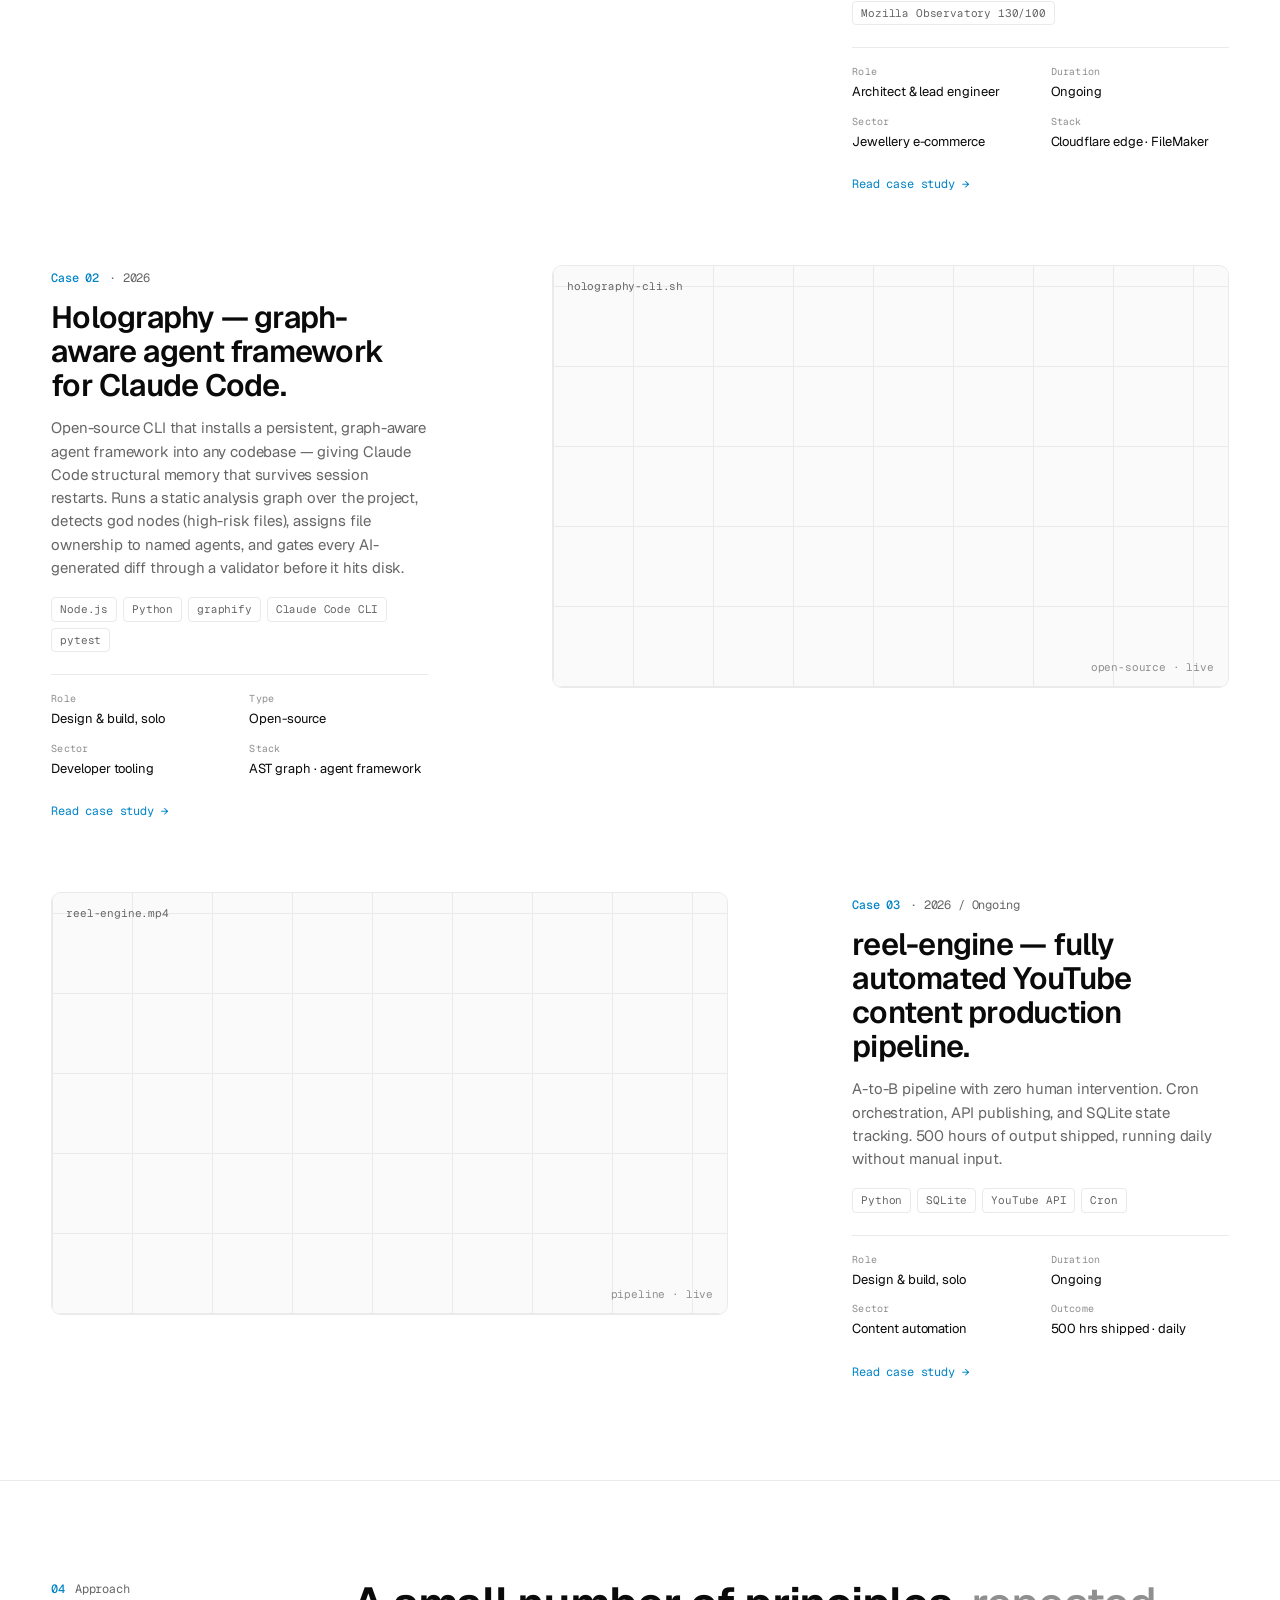
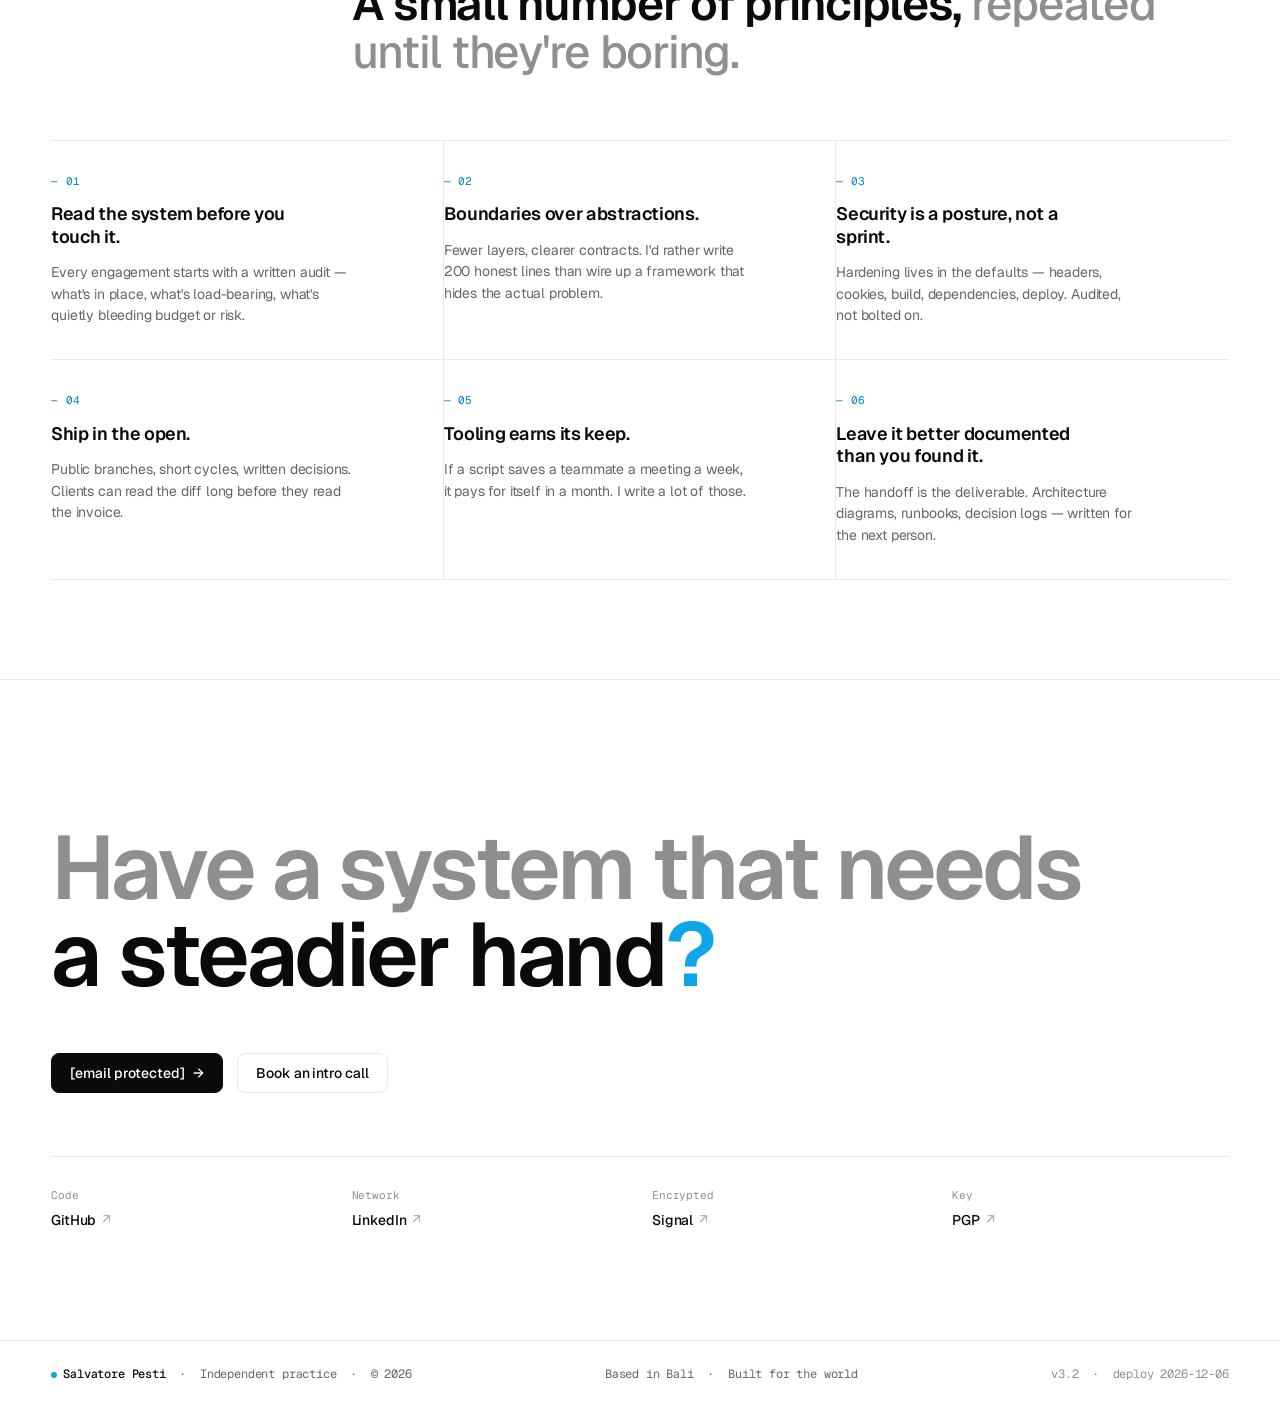
==== commit bf7f99e1: "content: C1 description copy tightened Co-Authored-By: Claude Sonnet 4.6 <noreply@anthropic.com>" ====
--- a/index.html
+++ b/index.html
@@ -155,15 +155,21 @@
             <span class="ph-corner">real client · live</span>
           </div>
           <div class="case-info">
-            <div class="case-num"><span class="n">Case 01</span><span>· 2026 / Ongoing</span></div>
-            <h3 class="case-title">MartaHowell Jewellery — Edge infrastructure for a private luxury wholesale showroom.</h3>
+            <div class="case-num">
+              <span class="n">Case 01</span>
+              <span>· 2026 / Ongoing</span>
+            </div>
+
+            <h3 class="case-title">
+              MartaHowell Jewellery — Secure edge-native infrastructure for a private luxury wholesale showroom.
+            </h3>
+
             <p class="case-desc">
-              Marta Howell Jewellery — Secure edge-native wholesale showroom platform 
-              built on Cloudflare infrastructure. Architected authenticated client access, 
-              D1-backed credential systems, immutable R2 CDN asset delivery, 
-              KV-powered catalog data, and an automated FileMaker deployment 
-              pipeline powering a live global showroom experience. 
+              Designed and engineered on Cloudflare infrastructure with authenticated client access,
+              D1-backed credential systems, immutable R2 CDN asset delivery, KV-powered catalog data,
+              and an automated FileMaker deployment pipeline powering a live global showroom experience.
             </p>
+
             <div class="case-stack">
               <span class="stack-chip">Cloudflare Workers</span>
               <span class="stack-chip">D1</span>
